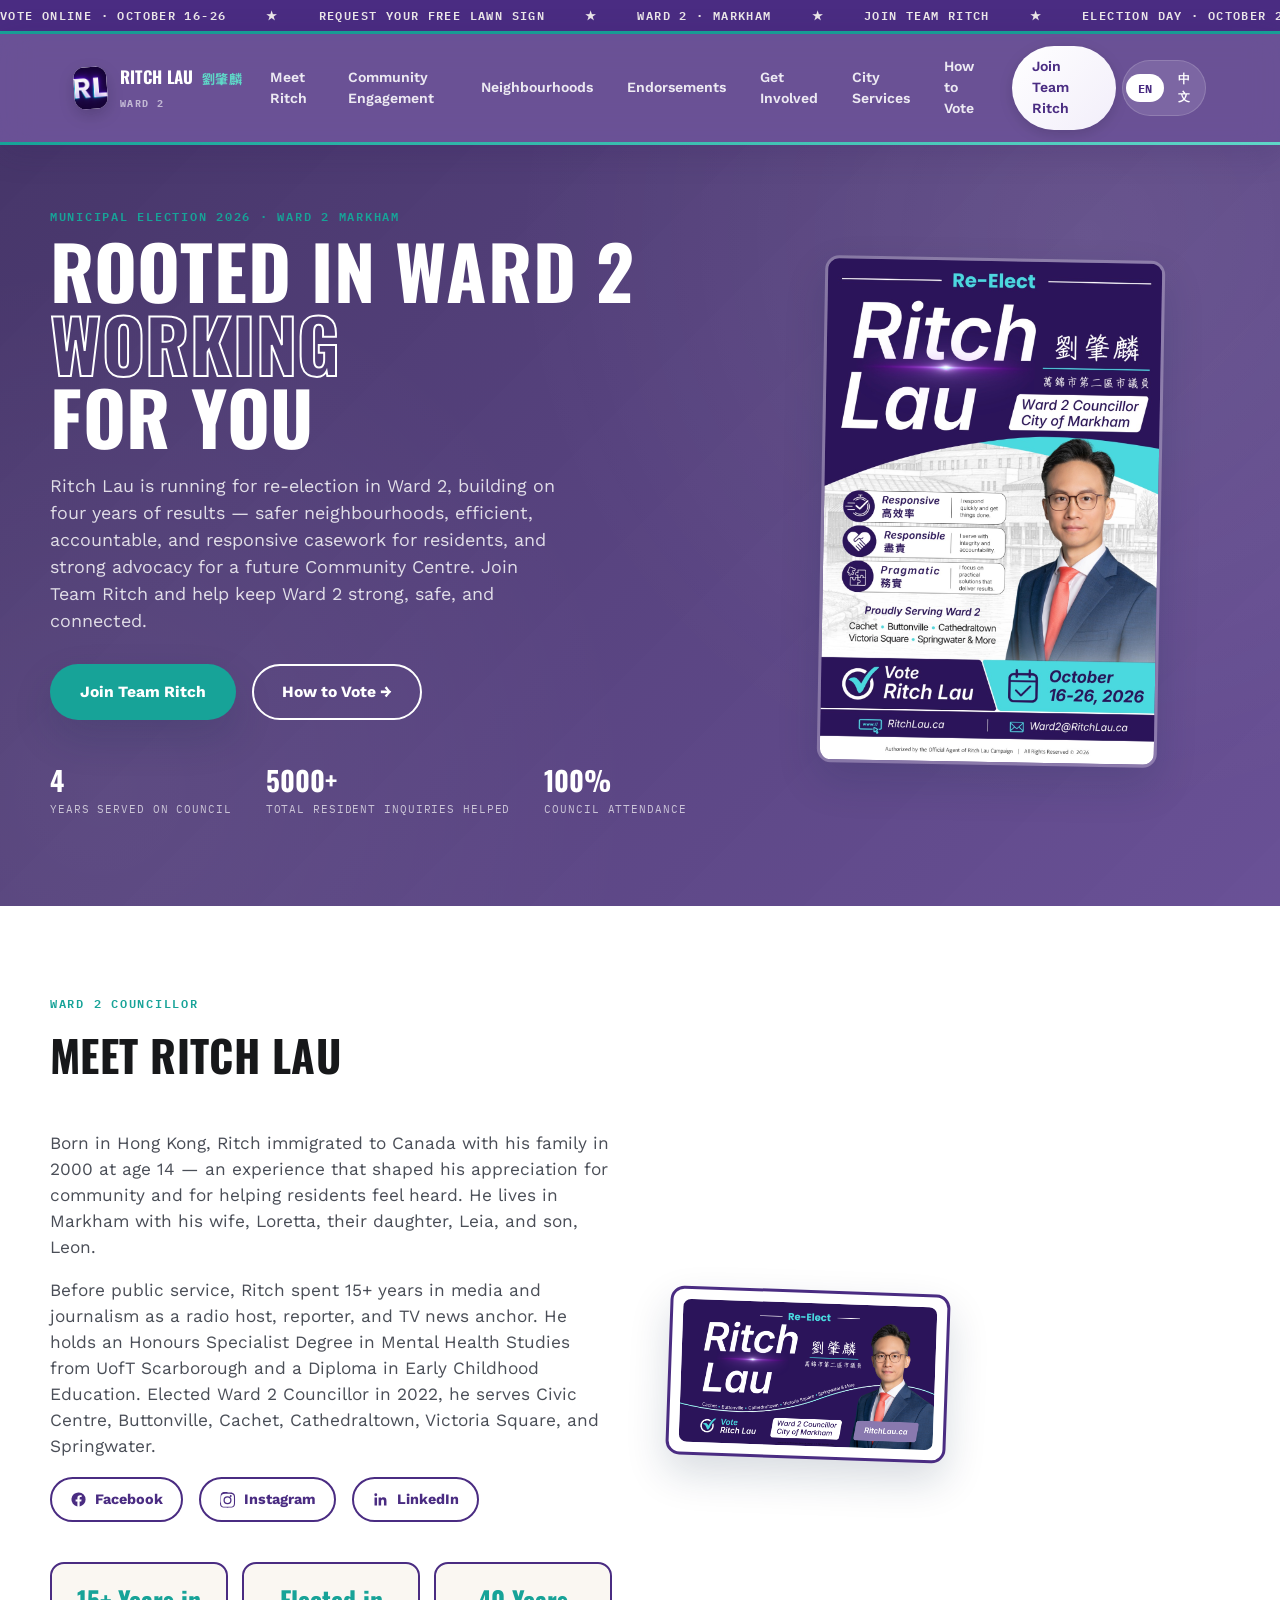
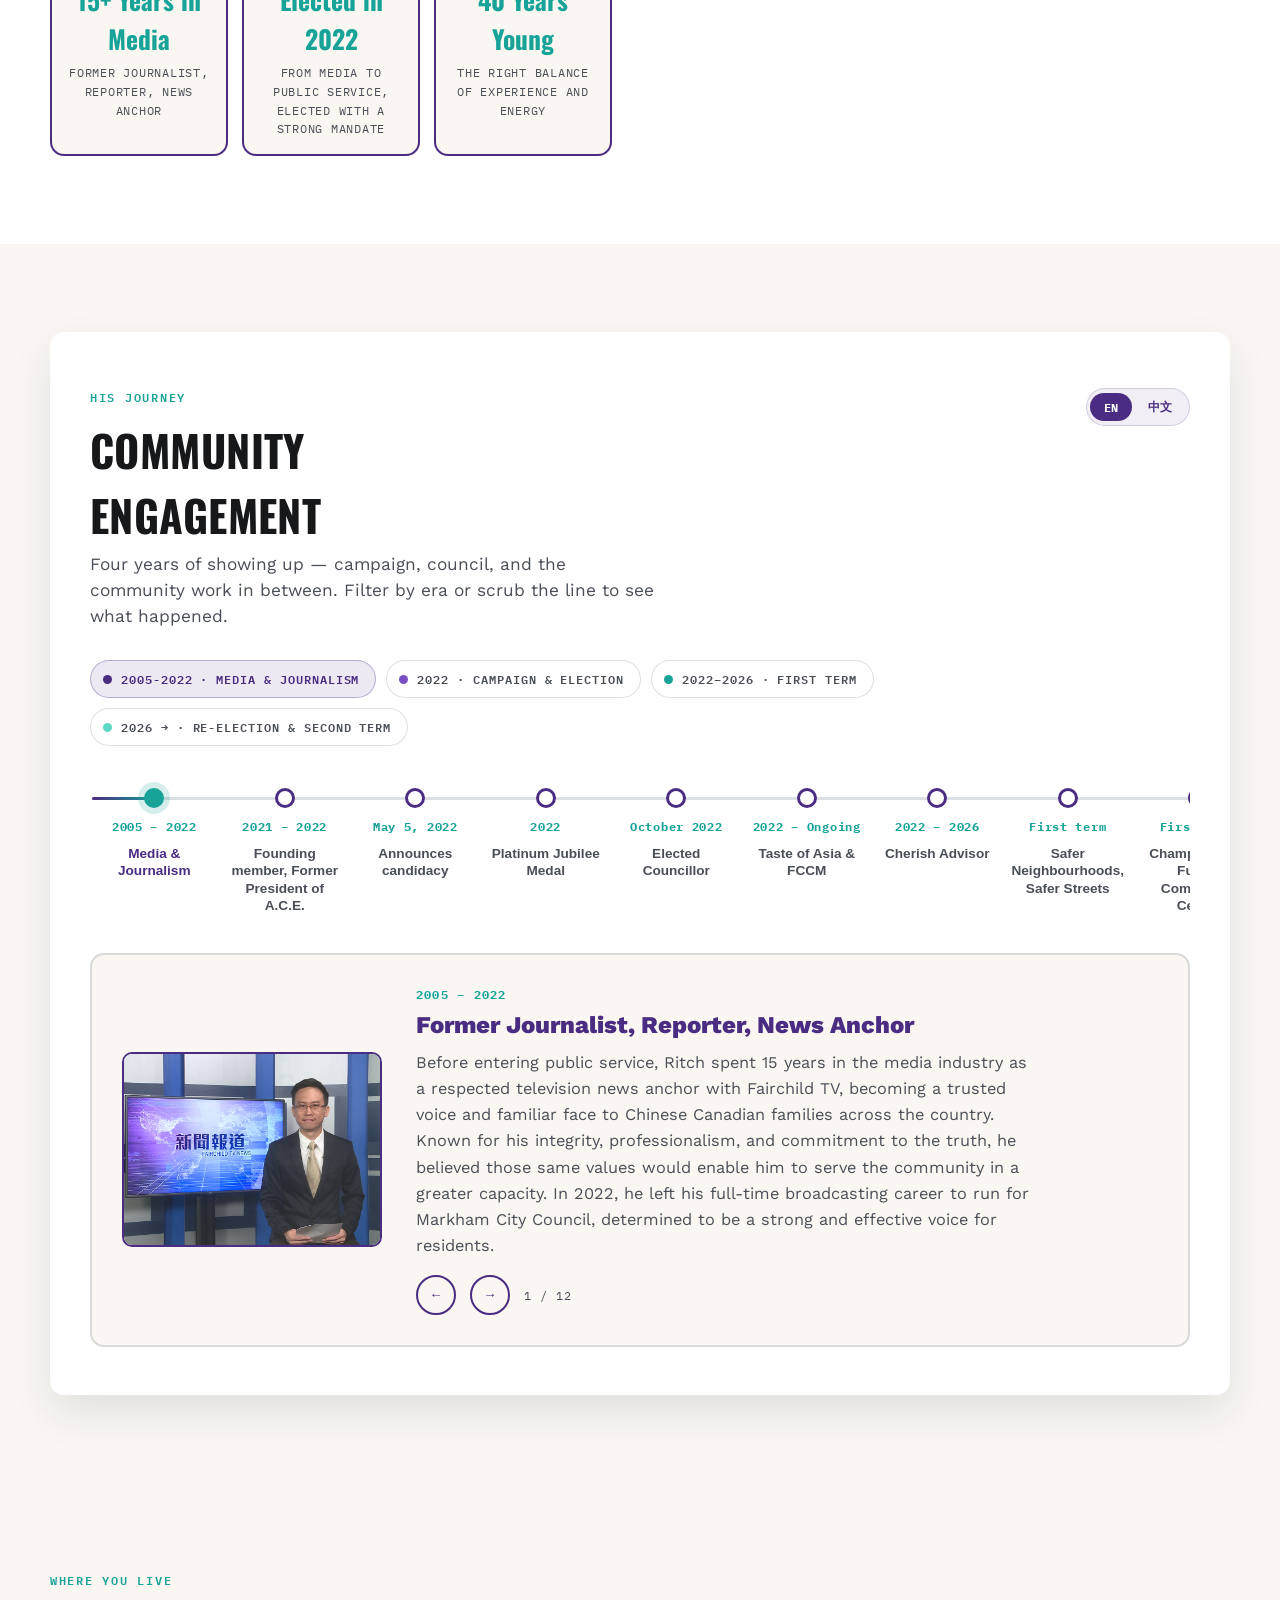
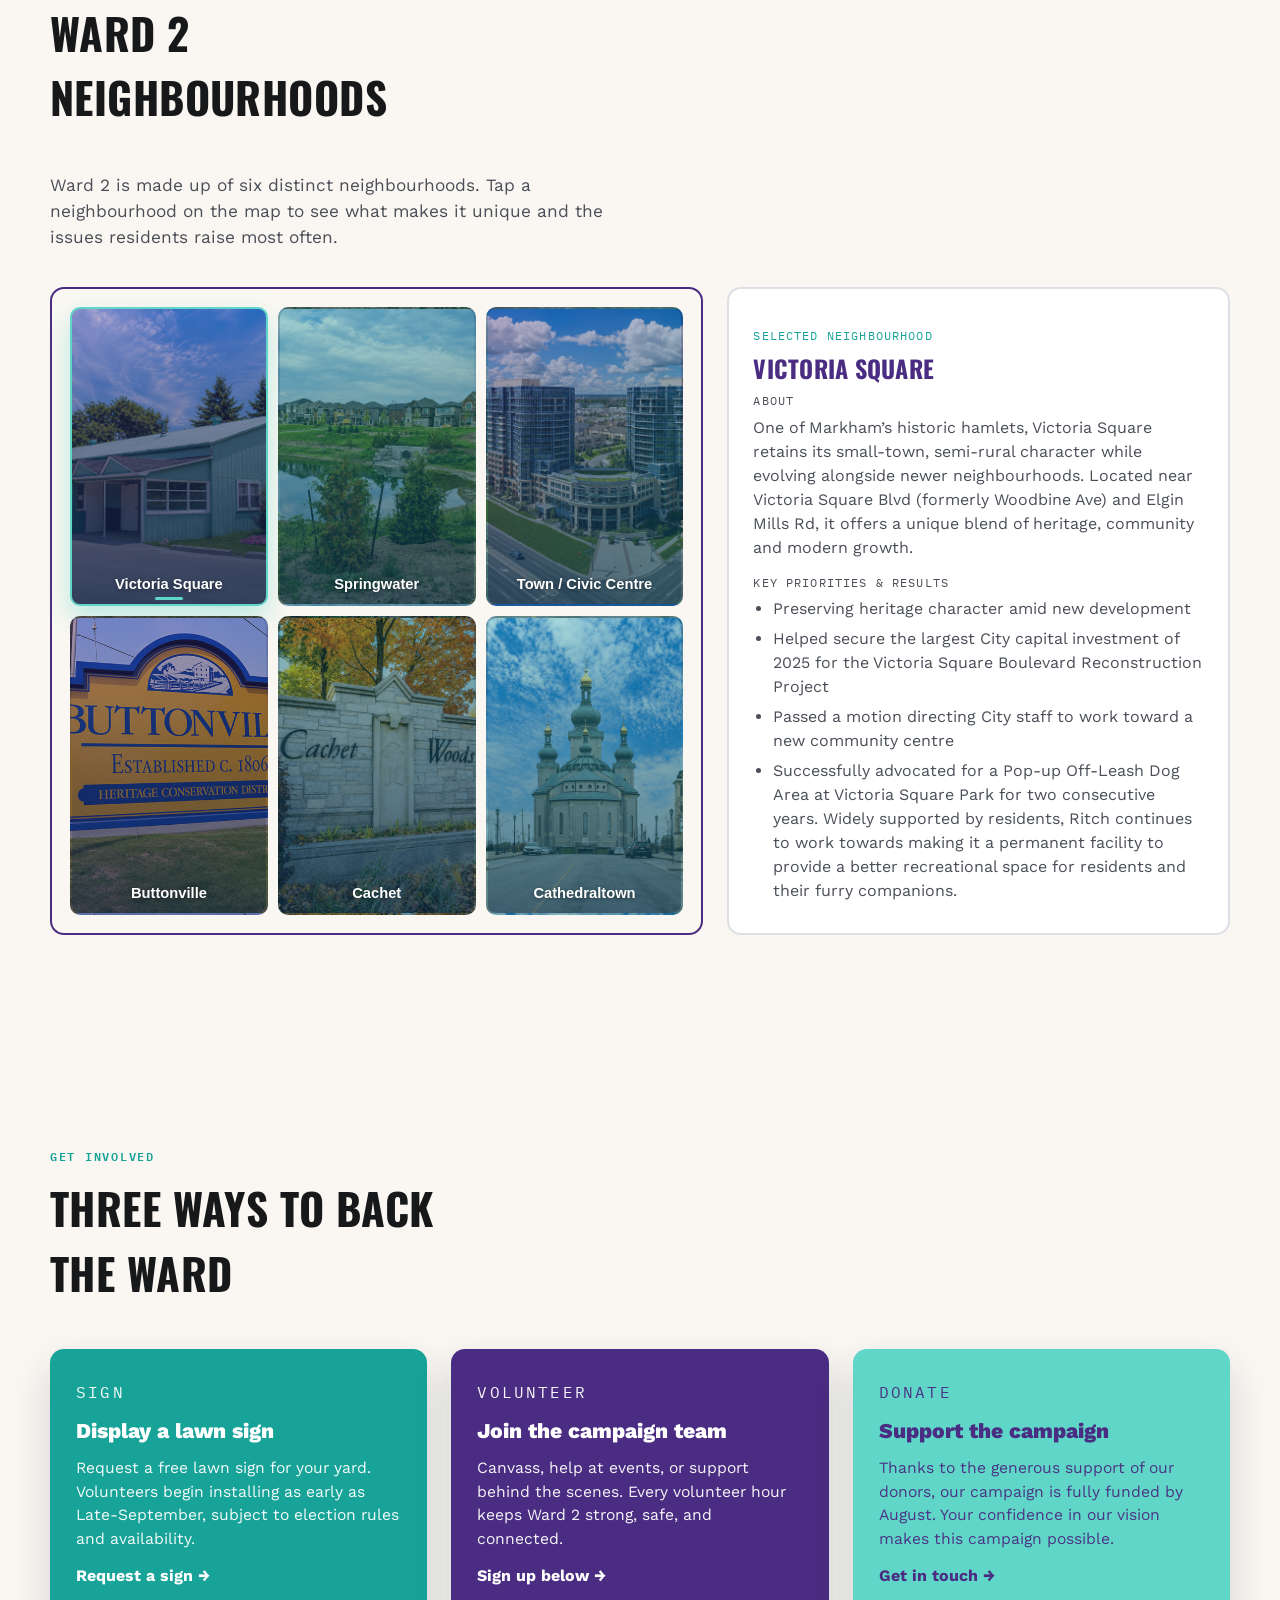
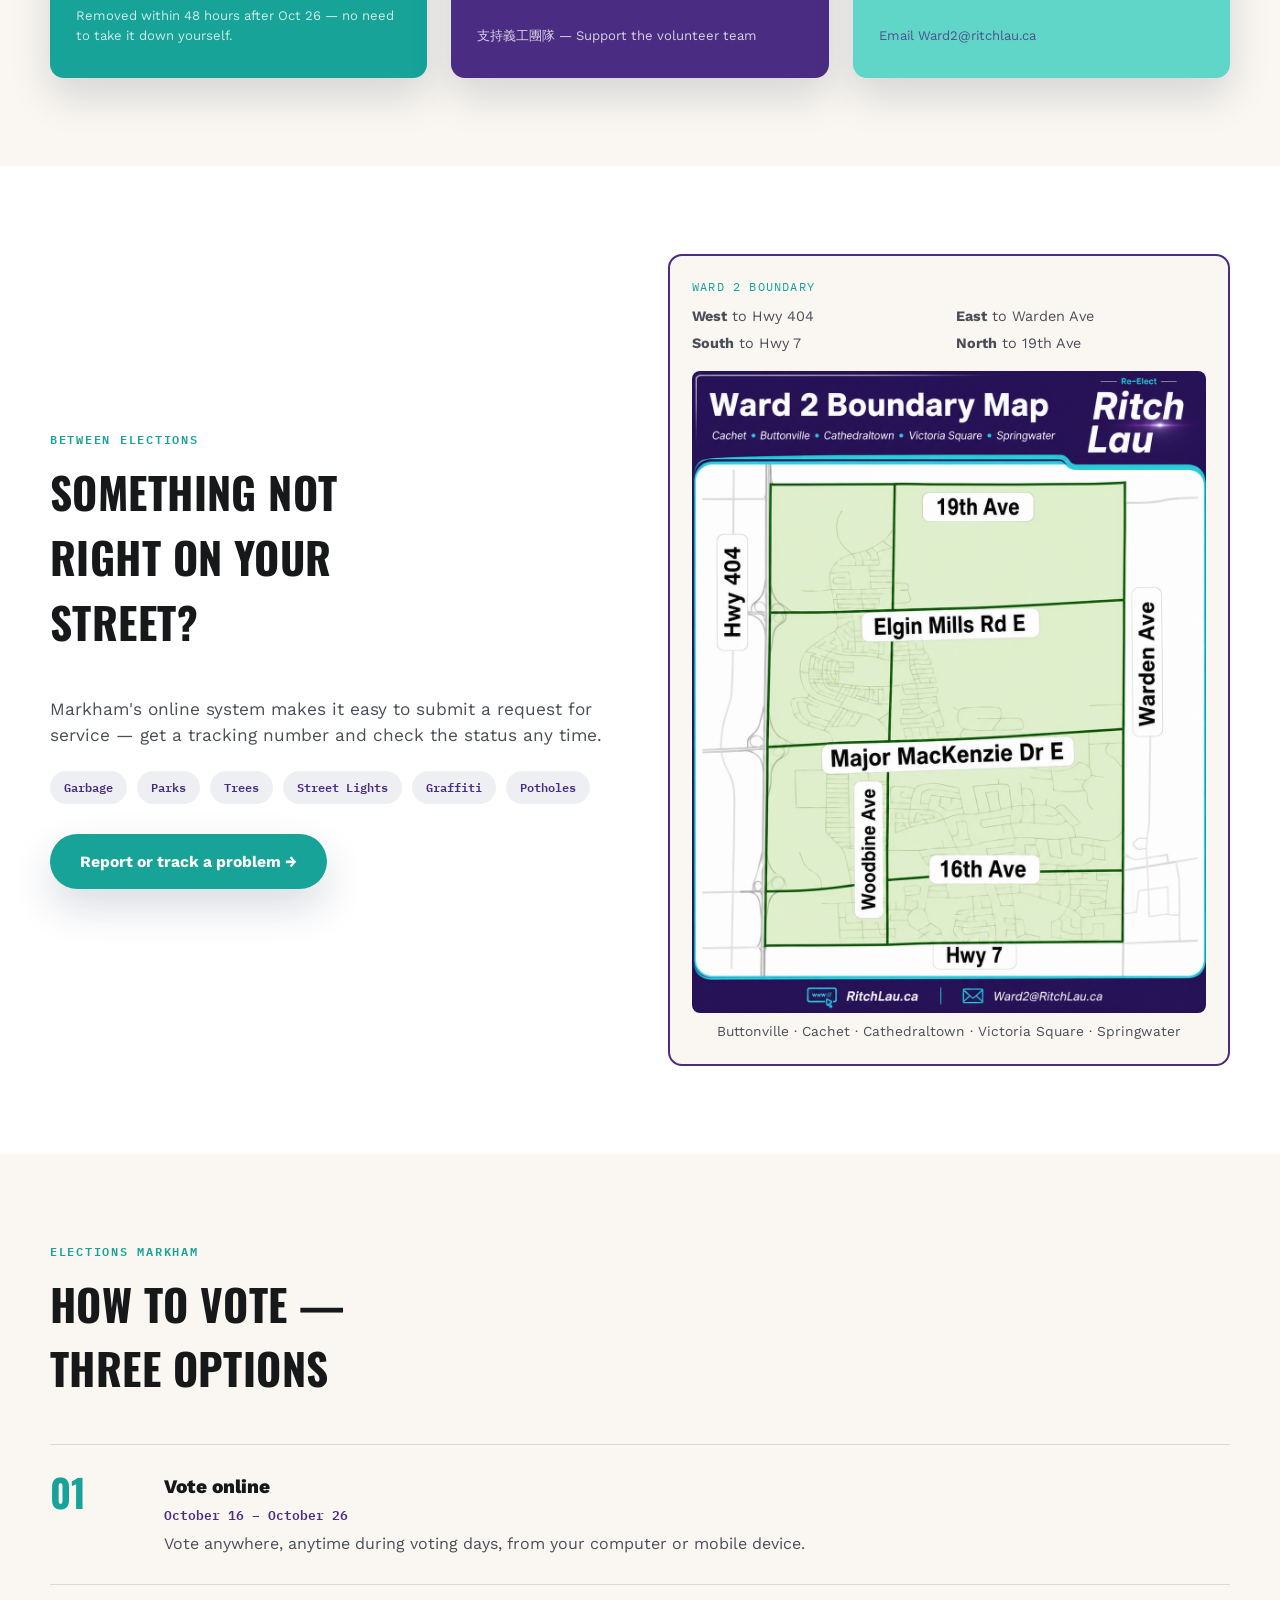
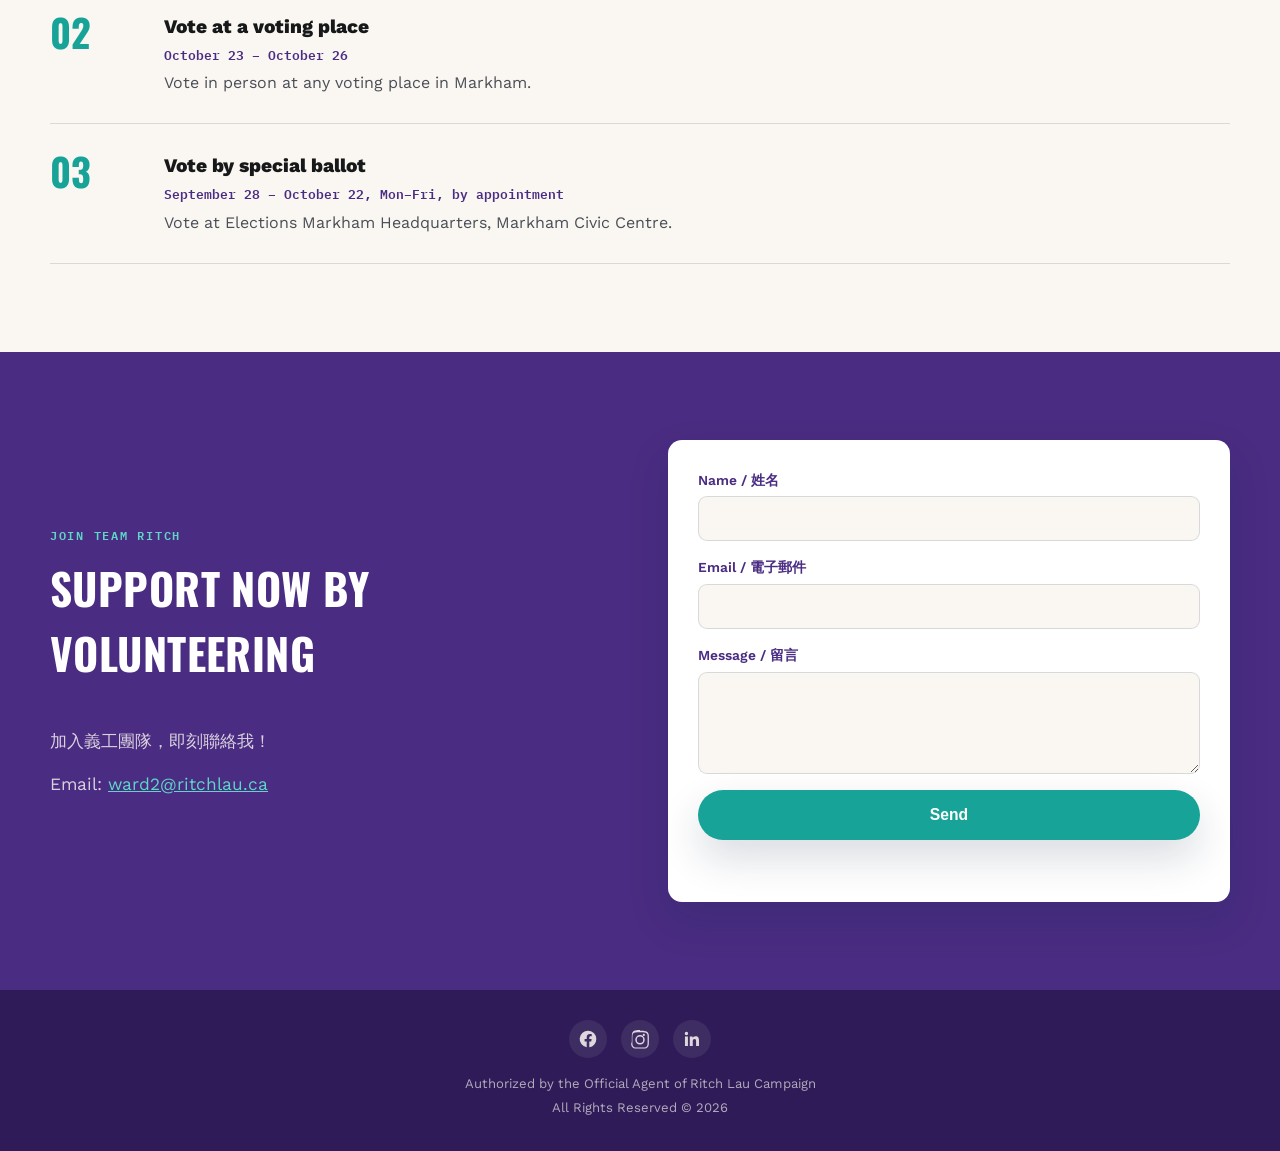
==== website/index.html @ 714784fb "Update map image source in index.html" ====
<!DOCTYPE html>
<html lang="en" id="htmlRoot">
<head>
<meta charset="UTF-8">
<meta name="viewport" content="width=device-width, initial-scale=1.0">
<title>Re-Elect Ritch Lau — Ward 2 Markham 2026</title>
<link rel="preconnect" href="https://fonts.googleapis.com">
<link href="https://fonts.googleapis.com/css2?family=Oswald:wght@500;600;700&family=Work+Sans:wght@400;500;600;700;800&family=IBM+Plex+Mono:wght@500;600&family=Noto+Sans+TC:wght@400;500;600;700;900&display=swap" rel="stylesheet">
<link rel="stylesheet" href="style.css">
</head>
<body data-lang="en">

<div class="ticker" aria-hidden="true">
  <div class="ticker__track">
    <span class="lang-en">VOTE ONLINE · OCTOBER 16-26</span><span class="lang-zh">網上投票 · 10月16-26日</span>
    <span>★</span>
    <span class="lang-en">REQUEST YOUR FREE LAWN SIGN</span><span class="lang-zh">免費申請草坪競選牌</span>
    <span>★</span>
    <span class="lang-en">WARD 2 · MARKHAM</span><span class="lang-zh">萬錦市 第二選區</span>
    <span>★</span>
    <span class="lang-en">JOIN TEAM RITCH</span><span class="lang-zh">加入義工團隊</span>
    <span>★</span>
    <span class="lang-en">ELECTION DAY · OCTOBER 26</span><span class="lang-zh">選舉日 · 10月26日</span>
    <span>★</span>
    <span class="lang-en">REQUEST YOUR FREE LAWN SIGN</span><span class="lang-zh">免費申請草坪競選牌</span>
    <span>★</span>
    <span class="lang-en">WARD 2 · MARKHAM</span><span class="lang-zh">萬錦市 第二選區</span>
    <span>★</span>
    <span class="lang-en">JOIN TEAM RITCH</span><span class="lang-zh">加入義工團隊</span>
    <span>★</span>
  </div>
</div>

<header class="site-header">
  <div class="site-header__inner">
    <a class="brand" href="#top">
      <span class="brand__mark"><img src="images/rl-icon-sm.jpg" alt="RL logo" loading="lazy"></span>
      <span class="brand__text">RITCH LAU
        <em class="brand__zh-name">劉肇麟</em>
        <em class="lang-en">Ward 2</em><em class="lang-zh">第二選區</em>
      </span>
    </a>
    <nav class="nav" id="nav">
      <a href="#meet-ritch"><span class="lang-en">Meet Ritch</span><span class="lang-zh">認識劉肇麟</span></a>
      <a href="#timeline"><span class="lang-en">Community Engagement</span><span class="lang-zh">社區參與</span></a>
      <a href="#neighbourhoods"><span class="lang-en">Neighbourhoods</span><span class="lang-zh">二區各大社區</span></a>
      <a href="endorsements.html"><span class="lang-en">Endorsements</span><span class="lang-zh">支持者名單</span></a>
      <a href="#involved"><span class="lang-en">Get Involved</span><span class="lang-zh">參與方式</span></a>
      <a href="#services"><span class="lang-en">City Services</span><span class="lang-zh">市府服務</span></a>
      <a href="#vote"><span class="lang-en">How to Vote</span><span class="lang-zh">投票方式</span></a>
      <a href="#contact" class="nav__cta"><span class="lang-en">Join Team Ritch</span><span class="lang-zh">加入義工團隊</span></a>
      <button class="lang-toggle" id="langToggle" type="button" aria-label="Switch language">
        <span class="lang-toggle__opt lang-toggle__opt--active" data-val="en">EN</span>
        <span class="lang-toggle__opt" data-val="zh">中文</span>
      </button>
    </nav>
    <button class="nav-toggle" id="navToggle" aria-label="Toggle menu" aria-expanded="false">
      <span></span><span></span><span></span>
    </button>
  </div>
</header>

<main id="top">

  <!-- HERO -->
  <section class="hero" id="hero">
    <div class="hero__bg" aria-hidden="true"></div>
    <div class="hero__inner">
      <div class="hero__copy">
        <p class="eyebrow"><span class="lang-en">Municipal Election 2026 · Ward 2 Markham</span><span class="lang-zh">2026年市政選舉 · 萬錦市第二選區</span></p>
        <h1 class="hero__title">
          <span class="lang-en"><span>ROOTED IN WARD 2</span><span class="stroke">WORKING</span><span>FOR YOU</span></span>
          <span class="lang-zh"><span>扎根第二區</span><span class="stroke">高效盡責</span><span>為您服務</span></span>
        </h1>
        <p class="hero__lede">
          <span class="lang-en">Ritch Lau is running for re-election in Ward 2, building on four years of results —
          safer neighbourhoods, efficient, accountable, and responsive casework for residents, and strong advocacy for a future Community Centre.
          Join Team Ritch and help keep Ward 2 strong, safe, and connected.</span>
          <span class="lang-zh">劉肇麟（Ritch Lau）競逐連任第二選區市議員，延續四年來的實績 — 更安全的社區、高效盡責地直接為居民處理訴求及跟進個案，以及爭取興建全新社區中心。歡迎加入義工團隊，共同守護一個強大、安全、緊密聯繫的第二選區。</span>
        </p>
        <div class="hero__actions">
          <a href="#contact" class="btn btn--primary"><span class="lang-en">Join Team Ritch</span><span class="lang-zh">加入義工團隊</span></a>
          <a href="#vote" class="btn btn--ghost btn--ghost-onhero"><span class="lang-en">How to Vote →</span><span class="lang-zh">投票方式 →</span></a>
        </div>
        <div class="hero__meta">
          <div><span class="hero__meta-num">4</span><span class="hero__meta-label"><span class="lang-en">Years served on Council</span><span class="lang-zh">議會服務年資</span></span></div>
          <div><span class="hero__meta-num">5000+</span><span class="hero__meta-label"><span class="lang-en">Total Resident inquiries helped</span><span class="lang-zh">居民查詢及個案處理總數</span></span></div>
          <div><span class="hero__meta-num">100%</span><span class="hero__meta-label"><span class="lang-en">Council Attendance</span><span class="lang-zh">市議會出席率</span></span></div>
        </div>
      </div>
      <div class="hero__poster">
        <div class="poster-frame">
          <img src="images/reelect-poster.jpg" alt="Re-Elect Ritch Lau official campaign poster — Ward 2 Councillor, City of Markham, Vote October 16-26, 2026" loading="lazy">
        </div>
      </div>
    </div>
  </section>

  <!-- MEET RITCH -->
  <section class="section section--flip" id="meet-ritch">
    <div class="section__inner section__inner--split">
      <div class="split__text">
        <p class="eyebrow"><span class="lang-en">Ward 2 Councillor</span><span class="lang-zh">第二選區市議員</span></p>
        <h2 class="section__title"><span class="lang-en">Meet Ritch Lau</span><span class="lang-zh">認識劉肇麟</span></h2>
        <p class="body-lg">
          <span class="lang-en">Born in Hong Kong, Ritch immigrated to Canada with his family in 2000 at age 14 — an experience that shaped his appreciation for community and for helping residents feel heard. He lives in Markham with his wife, Loretta, their daughter, Leia, and son, Leon.</span>
          <span class="lang-zh">劉肇麟出生於香港，2000年在14歲時隨家人移民加拿大，這段經歷讓他深深體會社區的重要性，以及讓居民感到被聆聽的意義。他與太太Loretta、女兒Leia及兒子Leon一同居於萬錦市。</span>
        </p>
        <p class="body-lg">
          <span class="lang-en">Before public service, Ritch spent 15+ years in media and journalism as a radio host, reporter, and TV news anchor. He holds an Honours Specialist Degree in Mental Health Studies from UofT Scarborough and a Diploma in Early Childhood Education. Elected Ward 2 Councillor in 2022, he serves Civic Centre, Buttonville, Cachet, Cathedraltown, Victoria Square, and Springwater.</span>
          <span class="lang-zh">投身公共服務前，劉肇麟從事傳媒及新聞行業超過15年，曾任電台主持、記者及電視新聞主播。他持有多倫多大學士嘉堡分校精神健康研究榮譽學位，以及幼兒教育文憑。他於2022年當選第二選區市議員，服務Civic Centre、Buttonville、Cachet、Cathedraltown、Victoria Square及Springwater各社區。</span>
        </p>
        <div class="hero__actions" style="margin-top:8px;">
          <a href="https://www.facebook.com/ritchlaucommunity/" target="_blank" rel="noopener" class="social-pill" aria-label="Facebook">
            <svg viewBox="0 0 24 24" width="17" height="17" fill="currentColor"><path d="M22 12a10 10 0 1 0-11.56 9.88v-6.99H7.9V12h2.54V9.8c0-2.5 1.49-3.89 3.78-3.89 1.1 0 2.24.2 2.24.2v2.46h-1.26c-1.24 0-1.63.77-1.63 1.56V12h2.78l-.44 2.89h-2.34v6.99A10 10 0 0 0 22 12Z"/></svg>
            Facebook
          </a>
          <a href="https://www.instagram.com/ritchlau/" target="_blank" rel="noopener" class="social-pill" aria-label="Instagram">
            <svg viewBox="0 0 24 24" width="17" height="17" fill="currentColor"><path d="M12 2.2c3.2 0 3.58.01 4.85.07 1.17.05 1.97.24 2.43.4a4.9 4.9 0 0 1 1.77 1.15 4.9 4.9 0 0 1 1.15 1.77c.16.46.35 1.26.4 2.43.06 1.27.07 1.65.07 4.85s-.01 3.58-.07 4.85c-.05 1.17-.24 1.97-.4 2.43a4.9 4.9 0 0 1-1.15 1.77 4.9 4.9 0 0 1-1.77 1.15c-.46.16-1.26.35-2.43.4-1.27.06-1.65.07-4.85.07s-3.58-.01-4.85-.07c-1.17-.05-1.97-.24-2.43-.4a4.9 4.9 0 0 1-1.77-1.15 4.9 4.9 0 0 1-1.15-1.77c-.16-.46-.35-1.26-.4-2.43C2.21 15.58 2.2 15.2 2.2 12s.01-3.58.07-4.85c.05-1.17.24-1.97.4-2.43a4.9 4.9 0 0 1 1.15-1.77A4.9 4.9 0 0 1 5.59 1.8c.46-.16 1.26-.35 2.43-.4C9.29 1.34 9.67 1.33 12 1.33Zm0 1.8c-3.15 0-3.5.01-4.73.07-1.03.05-1.6.22-1.97.36-.5.19-.85.42-1.22.79-.37.37-.6.72-.79 1.22-.14.37-.31.94-.36 1.97-.06 1.23-.07 1.58-.07 4.73s.01 3.5.07 4.73c.05 1.03.22 1.6.36 1.97.19.5.42.85.79 1.22.37.37.72.6 1.22.79.37.14.94.31 1.97.36 1.23.06 1.58.07 4.73.07s3.5-.01 4.73-.07c1.03-.05 1.6-.22 1.97-.36.5-.19.85-.42 1.22-.79.37-.37.6-.72.79-1.22.14-.37.31-.94.36-1.97.06-1.23.07-1.58.07-4.73s-.01-3.5-.07-4.73c-.05-1.03-.22-1.6-.36-1.97a3.1 3.1 0 0 0-.79-1.22 3.1 3.1 0 0 0-1.22-.79c-.37-.14-.94-.31-1.97-.36-1.23-.06-1.58-.07-4.73-.07Zm0 3.32a5.68 5.68 0 1 1 0 11.36 5.68 5.68 0 0 1 0-11.36Zm0 1.8a3.88 3.88 0 1 0 0 7.76 3.88 3.88 0 0 0 0-7.76Zm5.9-1.98a1.33 1.33 0 1 1-2.66 0 1.33 1.33 0 0 1 2.66 0Z"/></svg>
            Instagram
          </a>
          <a href="https://ca.linkedin.com/in/ritchlau" target="_blank" rel="noopener" class="social-pill" aria-label="LinkedIn">
            <svg viewBox="0 0 24 24" width="17" height="17" fill="currentColor"><path d="M20.45 20.45h-3.55v-5.57c0-1.33-.02-3.03-1.85-3.03-1.86 0-2.15 1.45-2.15 2.94v5.66H9.35V9h3.41v1.56h.05c.47-.9 1.63-1.85 3.36-1.85 3.59 0 4.25 2.37 4.25 5.44v6.3ZM5.34 7.43a2.06 2.06 0 1 1 0-4.12 2.06 2.06 0 0 1 0 4.12ZM7.12 20.45H3.56V9h3.56v11.45Z"/></svg>
            LinkedIn
          </a>
        </div>
        <div class="fact-row fact-row--inline">
          <div class="fact-card">
            <p class="fact-card__num">15+ Years in Media</p>
            <p class="fact-card__label"><span class="lang-en">Former Journalist, Reporter, News Anchor</span><span class="lang-zh">前媒體人，記者，新聞主播</span></p>
          </div>
          <div class="fact-card">
            <p class="fact-card__num">Elected in 2022</p>
            <p class="fact-card__label"><span class="lang-en">From Media to Public Service, Elected with a Strong Mandate</span><span class="lang-zh">從媒體轉戰政界，高票當選</span></p>
          </div>
          <div class="fact-card">
            <p class="fact-card__num">40 Years Young</p>
            <p class="fact-card__label"><span class="lang-en">The Right Balance of Experience and Energy</span><span class="lang-zh">年輕有魄力，成熟有經驗</span></p>
          </div>
        </div>
      </div>
      <div class="split__map">
        <div class="sign-card sign-card--portrait">
          <img src="images/LEDwall.png" alt="Ritch Lau portrait" loading="lazy">
        </div>
      </div>
    </div>
  </section>

  <!-- TIMELINE -->
  <section class="section" id="timeline">
    <div class="section__inner">

      <div class="ce-card">
        <div class="ce-card__head">
          <div class="ce-card__intro">
            <p class="eyebrow"><span class="lang-en">His journey</span><span class="lang-zh">他的歷程</span></p>
            <h2 class="section__title" style="margin-bottom:0;"><span class="lang-en">Community Engagement</span><span class="lang-zh">社區參與</span></h2>
            <p class="body-lg" style="margin:6px 0 0;">
              <span class="lang-en">Four years of showing up — campaign, council, and the community work in between. Filter by era or scrub the line to see what happened.</span>
              <span class="lang-zh">四年來的親身參與 — 由競選、議會工作，到期間的社區服務。可按階段篩選，或拖動時間線查看詳情。</span>
            </p>
          </div>
          <button class="ce-lang-toggle" id="ceLangToggle" type="button" aria-label="Switch language">
            <span class="ce-lang-toggle__opt" data-val="en">EN</span>
            <span class="ce-lang-toggle__opt" data-val="zh">中文</span>
          </button>
        </div>

        <div class="ce-eras" id="ceEras"></div>

        <div class="ce-track-wrap">
          <div class="ce-track" id="ceTrack">
            <div class="ce-track__line"></div>
            <div class="ce-track__progress" id="ceProgress"></div>
            <div class="ce-nodes" id="ceNodes"></div>
          </div>
        </div>

        <div class="ce-detail" id="ceDetail">
          <div class="ce-detail__media" id="ceDetailMedia"></div>
          <div class="ce-detail__text">
            <p class="ce-detail__date" id="ceDetailDate"></p>
            <h3 id="ceDetailTitle"></h3>
            <p class="ce-detail__body" id="ceDetailBody"></p>
            <div class="ce-detail__nav">
              <button type="button" class="ce-nav-btn" id="cePrev" aria-label="Previous">←</button>
              <button type="button" class="ce-nav-btn" id="ceNext" aria-label="Next">→</button>
              <span class="ce-counter" id="ceCounter"></span>
            </div>
          </div>
        </div>
      </div>

    </div>
  </section>


  <!-- WARD 2 NEIGHBOURHOODS -->
  <section class="section" id="neighbourhoods">
    <div class="section__inner">
      <p class="eyebrow"><span class="lang-en">Where you live</span><span class="lang-zh">您的社區</span></p>
      <h2 class="section__title"><span class="lang-en">Ward 2 Neighbourhoods</span><span class="lang-zh">第二選區各大社區</span></h2>
      <p class="body-lg" style="margin-bottom:36px;">
        <span class="lang-en">Ward 2 is made up of six distinct neighbourhoods. Tap a neighbourhood on the map to see what makes it unique and the issues residents raise most often.</span>
        <span class="lang-zh">第二選區由六個各具特色的社區組成。點擊地圖上的社區，了解其特色以及居民最常反映的議題。</span>
      </p>

      <div class="ward-map-wrap">
        <div class="ward-map" id="wardMap" role="group" aria-label="Ward 2 neighbourhood map">
          <button type="button" class="ward-map__zone ward-map__zone--victoria" data-hood="victoria-square" aria-pressed="false">
            <svg class="ward-map__zone-bg" viewBox="0 0 120 120" aria-hidden="true" preserveAspectRatio="xMidYMax slice" fill="currentColor">
              <rect x="30" y="60" width="40" height="34" />
              <path d="M28 60 L50 44 L72 60 Z" />
              <rect x="46" y="34" width="8" height="18" />
              <path d="M42 34 L58 34 L50 24 Z" />
              <rect x="40" y="74" width="10" height="20" />
            </svg>
            <span class="ward-map__zone-name"><span class="lang-en">Victoria Square</span><span class="lang-zh">Victoria Square</span></span>
          </button>
          <button type="button" class="ward-map__zone ward-map__zone--springwater" data-hood="springwater" aria-pressed="false">
            <svg class="ward-map__zone-bg" viewBox="0 0 120 120" aria-hidden="true" preserveAspectRatio="xMidYMax slice" fill="currentColor">
              <path d="M60 30 C60 30 40 54 40 70 A20 20 0 0 0 80 70 C80 54 60 30 60 30 Z" />
              <path d="M20 96 C30 88 34 96 44 88 C54 96 58 88 68 96 C78 88 82 96 92 88" fill="none" stroke="currentColor" stroke-width="4" />
            </svg>
            <span class="ward-map__zone-name"><span class="lang-en">Springwater</span><span class="lang-zh">Springwater</span></span>
          </button>
          <button type="button" class="ward-map__zone ward-map__zone--buttonville" data-hood="buttonville" aria-pressed="false">
            <svg class="ward-map__zone-bg" viewBox="0 0 120 120" aria-hidden="true" preserveAspectRatio="xMidYMax slice" fill="currentColor">
              <path d="M14 78 L106 66 L96 74 L60 76 L40 92 L30 86 L46 74 L14 78 Z" />
              <path d="M60 66 L66 40" stroke="currentColor" stroke-width="4" fill="none" />
            </svg>
            <span class="ward-map__zone-name"><span class="lang-en">Buttonville</span><span class="lang-zh">Buttonville</span></span>
          </button>
          <button type="button" class="ward-map__zone ward-map__zone--cachet" data-hood="cachet" aria-pressed="false">
            <svg class="ward-map__zone-bg" viewBox="0 0 120 120" aria-hidden="true" preserveAspectRatio="xMidYMax slice" fill="currentColor">
              <circle cx="34" cy="56" r="20" />
              <rect x="30" y="74" width="8" height="24" />
              <circle cx="80" cy="48" r="24" />
              <rect x="76" y="70" width="8" height="28" />
              <rect x="48" y="82" width="24" height="20" />
              <path d="M46 82 L60 68 L74 82 Z" />
            </svg>
            <span class="ward-map__zone-name"><span class="lang-en">Cachet</span><span class="lang-zh">Cachet</span></span>
          </button>
          <button type="button" class="ward-map__zone ward-map__zone--cathedraltown" data-hood="cathedraltown" aria-pressed="false">
            <svg class="ward-map__zone-bg" viewBox="0 0 120 120" aria-hidden="true" preserveAspectRatio="xMidYMax slice" fill="currentColor">
              <rect x="42" y="52" width="36" height="46" />
              <path d="M42 52 L60 30 L78 52 Z" />
              <rect x="56" y="16" width="8" height="18" />
              <path d="M52 16 L68 16 L60 6 Z" />
              <rect x="52" y="70" width="16" height="28" />
            </svg>
            <span class="ward-map__zone-name"><span class="lang-en">Cathedraltown</span><span class="lang-zh">Cathedraltown</span></span>
          </button>
          <button type="button" class="ward-map__zone ward-map__zone--civic" data-hood="civic-centre" aria-pressed="false">
            <svg class="ward-map__zone-bg" viewBox="0 0 120 120" aria-hidden="true" preserveAspectRatio="xMidYMax slice" fill="currentColor">
              <rect x="34" y="46" width="52" height="48" />
              <rect x="46" y="20" width="28" height="26" />
              <rect x="54" y="10" width="12" height="12" />
            </svg>
            <span class="ward-map__zone-name"><span class="lang-en">Town / Civic Centre</span><span class="lang-zh">市中心 / 市政中心</span></span>
          </button>
        </div>

        <div class="ward-map__panel" id="mapPanel">
          <p class="hood-card__label"><span class="lang-en">Selected neighbourhood</span><span class="lang-zh">已選社區</span></p>
          <h3 class="ward-map__panel-name" id="mapPanelName"></h3>
          <div class="ward-map__panel-body" id="mapPanelBody"></div>
        </div>
      </div>

    </div>
  </section>

  <!-- GET INVOLVED -->
  <section class="section" id="involved">
    <div class="section__inner">
      <p class="eyebrow"><span class="lang-en">Get involved</span><span class="lang-zh">參與方式</span></p>
      <h2 class="section__title"><span class="lang-en">Three ways to back the ward</span><span class="lang-zh">三種支持方式</span></h2>
      <div class="involve-grid">
        <article class="involve-card involve-card--red">
          <p class="involve-card__index"><span class="lang-en">Sign</span><span class="lang-zh">競選牌</span></p>
          <h3><span class="lang-en">Display a lawn sign</span><span class="lang-zh">擺放草坪競選牌</span></h3>
          <p><span class="lang-en">Request a free lawn sign for your yard. Volunteers begin installing as early as Late-September, subject to election rules and availability.</span><span class="lang-zh">免費申請草坪競選牌。義工最早將於9月下旬開始安裝，視乎選舉規則及供應情況而定。</span></p>
          <a class="text-link" href="https://forms.gle/s9P6NJmXpC2NQHho8" target="_blank" rel="noopener"><span class="lang-en">Request a sign →</span><span class="lang-zh">申請競選牌 →</span></a>
          <p class="involve-card__fine"><span class="lang-en">Removed within 48 hours after Oct 26 — no need to take it down yourself.</span><span class="lang-zh">10月26日後48小時內由義工移除，無需自行拆除。</span></p>
        </article>
        <article class="involve-card involve-card--navy">
          <p class="involve-card__index"><span class="lang-en">Volunteer</span><span class="lang-zh">義工</span></p>
          <h3><span class="lang-en">Join the campaign team</span><span class="lang-zh">加入競選團隊</span></h3>
          <p><span class="lang-en">Canvass, help at events, or support behind the scenes. Every volunteer hour keeps Ward 2 strong, safe, and connected.</span><span class="lang-zh">協助拉票、活動支援或幕後工作。每一分鐘的義工時間，都讓第二選區更強大、更安全、更緊密。</span></p>
          <a class="text-link" href="#contact"><span class="lang-en">Sign up below →</span><span class="lang-zh">請於下方報名 →</span></a>
          <p class="involve-card__fine">支持義工團隊 — <span class="lang-en">Support the volunteer team</span><span class="lang-zh">支持義工團隊</span></p>
        </article>
        <article class="involve-card involve-card--gold">
          <p class="involve-card__index"><span class="lang-en">Donate</span><span class="lang-zh">捐款</span></p>
          <h3><span class="lang-en">Support the campaign</span><span class="lang-zh">支持競選活動</span></h3>
          <p><span class="lang-en">Thanks to the generous support of our donors, our campaign is fully funded by August. Your confidence in our vision makes this campaign possible.</span><span class="lang-zh">感謝每一位捐款人的慷慨支持，截至八月，我們的競選經費已全面到位。您的信任與支持，是我們繼續為第二區服務、攜手建設更美好社區的最大力量。</span></p>
          <a class="text-link" href="#contact"><span class="lang-en">Get in touch →</span><span class="lang-zh">聯絡我們 →</span></a>
          <p class="involve-card__fine"><span class="lang-en">Email Ward2@ritchlau.ca</span><span class="lang-zh">電郵：Ward2@ritchlau.ca</span></p>
        </article>
      </div>
    </div>
  </section>

  <!-- SERVICES -->
  <section class="section section--flip" id="services">
    <div class="section__inner section__inner--split">
      <div class="split__text">
        <p class="eyebrow"><span class="lang-en">Between elections</span><span class="lang-zh">日常市政服務</span></p>
        <h2 class="section__title"><span class="lang-en">Something not right on your street?</span><span class="lang-zh">街道上有問題嗎？</span></h2>
        <p class="body-lg"><span class="lang-en">Markham's online system makes it easy to submit a request for service — get a tracking number and check the status any time.</span><span class="lang-zh">萬錦市的網上系統讓您輕鬆提交服務申請，並獲得跟進編號，隨時查詢處理進度。</span></p>
        <div class="chip-row">
          <span class="chip"><span class="lang-en">Garbage</span><span class="lang-zh">垃圾</span></span>
          <span class="chip"><span class="lang-en">Parks</span><span class="lang-zh">公園</span></span>
          <span class="chip"><span class="lang-en">Trees</span><span class="lang-zh">樹木</span></span>
          <span class="chip"><span class="lang-en">Street Lights</span><span class="lang-zh">路燈</span></span>
          <span class="chip"><span class="lang-en">Graffiti</span><span class="lang-zh">塗鴉</span></span>
          <span class="chip"><span class="lang-en">Potholes</span><span class="lang-zh">路面坑洞</span></span>
        </div>
        <a class="btn btn--primary" href="https://www.markham.ca/services/report-a-problem" target="_blank" rel="noopener"><span class="lang-en">Report or track a problem →</span><span class="lang-zh">提交或跟進申請 →</span></a>
      </div>
      <div class="split__map">
        <div class="map-card">
          <p class="map-card__label"><span class="lang-en">Ward 2 Boundary</span><span class="lang-zh">第二選區範圍</span></p>
          <ul class="map-card__bounds">
            <li><strong><span class="lang-en">West</span><span class="lang-zh">西</span></strong> <span class="lang-en">to Hwy 404</span><span class="lang-zh">至404號公路</span></li>
            <li><strong><span class="lang-en">East</span><span class="lang-zh">東</span></strong> <span class="lang-en">to Warden Ave</span><span class="lang-zh">至 Warden Ave</span></li>
            <li><strong><span class="lang-en">South</span><span class="lang-zh">南</span></strong> <span class="lang-en">to Hwy 7</span><span class="lang-zh">至7號公路</span></li>
            <li><strong><span class="lang-en">North</span><span class="lang-zh">北</span></strong> <span class="lang-en">to 19th Ave</span><span class="lang-zh">至19 Ave</span></li>
          </ul>
          <img src="images/Ward2Map.png" alt="Map of Markham Ward 2 boundaries" loading="lazy">
          <p class="map-card__hoods">Buttonville · Cachet · Cathedraltown · Victoria Square · Springwater</p>
        </div>
      </div>
    </div>
  </section>

  <!-- HOW TO VOTE -->
  <section class="section" id="vote">
    <div class="section__inner">
      <p class="eyebrow"><span class="lang-en">Elections Markham</span><span class="lang-zh">萬錦市選舉事務處</span></p>
      <h2 class="section__title"><span class="lang-en">How to vote — three options</span><span class="lang-zh">投票方式 — 三種選擇</span></h2>
      <ol class="vote-steps">
        <li class="vote-step">
          <span class="vote-step__num">01</span>
          <div>
            <h3><span class="lang-en">Vote online</span><span class="lang-zh">網上投票</span></h3>
            <p class="vote-step__dates"><span class="lang-en">October 16 – October 26</span><span class="lang-zh">10月16日至10月26日</span></p>
            <p><span class="lang-en">Vote anywhere, anytime during voting days, from your computer or mobile device.</span><span class="lang-zh">投票期間，隨時隨地使用電腦或手機投票。</span></p>
          </div>
        </li>
        <li class="vote-step">
          <span class="vote-step__num">02</span>
          <div>
            <h3><span class="lang-en">Vote at a voting place</span><span class="lang-zh">親臨投票站投票</span></h3>
            <p class="vote-step__dates"><span class="lang-en">October 23 – October 26</span><span class="lang-zh">10月23日至10月26日</span></p>
            <p><span class="lang-en">Vote in person at any voting place in Markham.</span><span class="lang-zh">親臨萬錦市任何一個投票站投票。</span></p>
          </div>
        </li>
        <li class="vote-step">
          <span class="vote-step__num">03</span>
          <div>
            <h3><span class="lang-en">Vote by special ballot</span><span class="lang-zh">特別選票投票</span></h3>
            <p class="vote-step__dates"><span class="lang-en">September 28 – October 22, Mon–Fri, by appointment</span><span class="lang-zh">9月28日至10月22日，週一至週五，須預約</span></p>
            <p><span class="lang-en">Vote at Elections Markham Headquarters, Markham Civic Centre.</span><span class="lang-zh">於萬錦市政中心的選舉事務處總部投票。</span></p>
          </div>
        </li>
      </ol>
    </div>
  </section>

  <!-- CONTACT -->
  <section class="section section--dark" id="contact">
    <div class="section__inner section__inner--split">
      <div class="split__text">
        <p class="eyebrow eyebrow--light"><span class="lang-en">Join Team Ritch</span><span class="lang-zh">加入義工團隊</span></p>
        <h2 class="section__title section__title--light"><span class="lang-en">Support now by volunteering</span><span class="lang-zh">立即加入義工團隊</span></h2>
        <p class="body-lg body-lg--light">加入義工團隊，即刻聯絡我！</p>
        <p class="body-lg body-lg--light"><span class="lang-en">Email:</span><span class="lang-zh">電郵：</span> <a href="mailto:ward2@ritchlau.ca">ward2@ritchlau.ca</a></p>
      </div>
      <form class="contact-form" id="contactForm">
        <label>
          <span>Name / 姓名</span>
          <input type="text" name="name" required>
        </label>
        <label>
          <span>Email / 電子郵件</span>
          <input type="email" name="email" required>
        </label>
        <label>
          <span>Message / 留言</span>
          <textarea name="message" rows="4" required></textarea>
        </label>
        <button type="submit" class="btn btn--primary btn--block"><span class="lang-en">Send</span><span class="lang-zh">送出</span></button>
        <p class="form-status" id="formStatus" role="status"></p>
      </form>
    </div>
  </section>

</main>

<footer class="site-footer">
  <div class="footer__social">
    <a href="https://www.facebook.com/ritchlaucommunity/" target="_blank" rel="noopener" aria-label="Facebook">
      <svg viewBox="0 0 24 24" width="20" height="20" fill="currentColor"><path d="M22 12a10 10 0 1 0-11.56 9.88v-6.99H7.9V12h2.54V9.8c0-2.5 1.49-3.89 3.78-3.89 1.1 0 2.24.2 2.24.2v2.46h-1.26c-1.24 0-1.63.77-1.63 1.56V12h2.78l-.44 2.89h-2.34v6.99A10 10 0 0 0 22 12Z"/></svg>
    </a>
    <a href="https://www.instagram.com/ritchlau/" target="_blank" rel="noopener" aria-label="Instagram">
      <svg viewBox="0 0 24 24" width="20" height="20" fill="currentColor"><path d="M12 2.2c3.2 0 3.58.01 4.85.07 1.17.05 1.97.24 2.43.4a4.9 4.9 0 0 1 1.77 1.15 4.9 4.9 0 0 1 1.15 1.77c.16.46.35 1.26.4 2.43.06 1.27.07 1.65.07 4.85s-.01 3.58-.07 4.85c-.05 1.17-.24 1.97-.4 2.43a4.9 4.9 0 0 1-1.15 1.77 4.9 4.9 0 0 1-1.77 1.15c-.46.16-1.26.35-2.43.4-1.27.06-1.65.07-4.85.07s-3.58-.01-4.85-.07c-1.17-.05-1.97-.24-2.43-.4a4.9 4.9 0 0 1-1.77-1.15 4.9 4.9 0 0 1-1.15-1.77c-.16-.46-.35-1.26-.4-2.43C2.21 15.58 2.2 15.2 2.2 12s.01-3.58.07-4.85c.05-1.17.24-1.97.4-2.43a4.9 4.9 0 0 1 1.15-1.77A4.9 4.9 0 0 1 5.59 1.8c.46-.16 1.26-.35 2.43-.4C9.29 1.34 9.67 1.33 12 1.33Zm0 1.8c-3.15 0-3.5.01-4.73.07-1.03.05-1.6.22-1.97.36-.5.19-.85.42-1.22.79-.37.37-.6.72-.79 1.22-.14.37-.31.94-.36 1.97-.06 1.23-.07 1.58-.07 4.73s.01 3.5.07 4.73c.05 1.03.22 1.6.36 1.97.19.5.42.85.79 1.22.37.37.72.6 1.22.79.37.14.94.31 1.97.36 1.23.06 1.58.07 4.73.07s3.5-.01 4.73-.07c1.03-.05 1.6-.22 1.97-.36.5-.19.85-.42 1.22-.79.37-.37.6-.72.79-1.22.14-.37.31-.94.36-1.97.06-1.23.07-1.58.07-4.73s-.01-3.5-.07-4.73c-.05-1.03-.22-1.6-.36-1.97a3.1 3.1 0 0 0-.79-1.22 3.1 3.1 0 0 0-1.22-.79c-.37-.14-.94-.31-1.97-.36-1.23-.06-1.58-.07-4.73-.07Zm0 3.32a5.68 5.68 0 1 1 0 11.36 5.68 5.68 0 0 1 0-11.36Zm0 1.8a3.88 3.88 0 1 0 0 7.76 3.88 3.88 0 0 0 0-7.76Zm5.9-1.98a1.33 1.33 0 1 1-2.66 0 1.33 1.33 0 0 1 2.66 0Z"/></svg>
    </a>
    <a href="https://ca.linkedin.com/in/ritchlau" target="_blank" rel="noopener" aria-label="LinkedIn">
      <svg viewBox="0 0 24 24" width="20" height="20" fill="currentColor"><path d="M20.45 20.45h-3.55v-5.57c0-1.33-.02-3.03-1.85-3.03-1.86 0-2.15 1.45-2.15 2.94v5.66H9.35V9h3.41v1.56h.05c.47-.9 1.63-1.85 3.36-1.85 3.59 0 4.25 2.37 4.25 5.44v6.3ZM5.34 7.43a2.06 2.06 0 1 1 0-4.12 2.06 2.06 0 0 1 0 4.12ZM7.12 20.45H3.56V9h3.56v11.45Z"/></svg>
    </a>
  </div>
  <p><span class="lang-en">Authorized by the Official Agent of Ritch Lau Campaign</span><span class="lang-zh">由劉肇麟競選活動法定代理人授權發布</span></p>
  <p>All Rights Reserved © 2026</p>
</footer>

<script src="script.js"></script>
</body>
</html>
---- website/style.css ----
/* ============ TOKENS ============ */
:root{
  --navy: #4A2C82;
  --navy-deep: #2E1B57;
  --red: #17A398;
  --red-deep: #0F7A72;
  --gold: #5FD6C7;
  --paper: #FAF7F2;
  --ink: #17181A;
  --ink-soft: #4A4E57;
  --line: rgba(11,37,69,0.14);
  --white: #ffffff;

  --font-display: "Oswald", "Arial Narrow", sans-serif;
  --font-body: "Work Sans", -apple-system, sans-serif;
  --font-mono: "IBM Plex Mono", monospace;
  --font-zh: "Noto Sans TC", "Work Sans", -apple-system, sans-serif;

  --radius: 14px;
  --shadow-lift: 0 18px 40px rgba(11,37,69,0.16);
}

*{ box-sizing:border-box; }
html{ scroll-behavior:smooth; }
body{
  margin:0;
  background:var(--paper);
  color:var(--ink);
  font-family:var(--font-body);
  line-height:1.5;
  -webkit-font-smoothing:antialiased;
}
img{ max-width:100%; display:block; }
a{ color:inherit; }
h1,h2,h3{ font-family:var(--font-display); font-weight:700; text-transform:uppercase; letter-spacing:0.01em; margin:0; }
@media (prefers-reduced-motion: reduce){
  *{ animation-duration:0.001ms !important; transition-duration:0.001ms !important; scroll-behavior:auto !important; }
}
:focus-visible{ outline:3px solid var(--gold); outline-offset:3px; }

/* ============ LANGUAGE TOGGLE ============ */
.lang-zh{ display:none; }
body[data-lang="zh"] .lang-en{ display:none; }
body[data-lang="zh"] .lang-zh{ display:inline; }
body[data-lang="zh"]{ font-family:var(--font-zh); }
body[data-lang="zh"] h1, body[data-lang="zh"] h2, body[data-lang="zh"] h3{
  font-family:var(--font-zh);
  text-transform:none;
  letter-spacing:0.02em;
}
body[data-lang="zh"] .hero__title{ font-weight:900; letter-spacing:0.04em; }
body[data-lang="zh"] .hero__title .stroke{ -webkit-text-stroke:1.5px var(--white); }
body[data-lang="zh"] .eyebrow, body[data-lang="zh"] .vote-step__dates, body[data-lang="zh"] .chip{
  font-family:var(--font-zh);
  letter-spacing:0.04em;
}
body[data-lang="zh"] .brand__text em{ font-family:var(--font-zh); }

.lang-toggle__opt--active{ background:var(--navy); color:var(--white); }

.eyebrow{
  font-family:var(--font-mono);
  font-weight:600;
  font-size:0.78rem;
  letter-spacing:0.14em;
  text-transform:uppercase;
  color:var(--red);
  margin:0 0 10px;
}
.eyebrow--light{ color:var(--gold); }

/* ============ TICKER ============ */
.ticker{
  background:var(--navy);
  color:var(--paper);
  overflow:hidden;
  white-space:nowrap;
  border-bottom:3px solid var(--red);
}
.ticker__track{
  display:inline-flex;
  gap:2.5rem;
  padding:7px 0;
  animation:scroll-ticker 22s linear infinite;
  font-family:var(--font-mono);
  font-size:0.72rem;
  letter-spacing:0.12em;
  font-weight:600;
}
.ticker__track span{ opacity:0.92; }
@keyframes scroll-ticker{
  from{ transform:translateX(0); }
  to{ transform:translateX(-50%); }
}

/* ============ HEADER ============ */
.site-header{
  position:sticky; top:0; z-index:50;
  background:rgba(74,44,130,0.82);
  backdrop-filter:blur(16px) saturate(160%);
  -webkit-backdrop-filter:blur(16px) saturate(160%);
  border-bottom:1px solid rgba(255,255,255,0.14);
  box-shadow:0 8px 32px rgba(46,27,87,0.18);
}
.site-header::after{
  content:"";
  position:absolute; left:0; right:0; bottom:-3px; height:3px;
  background:linear-gradient(90deg, var(--red), var(--gold), var(--red));
  background-size:200% 100%;
  animation:header-shimmer 6s linear infinite;
}
@keyframes header-shimmer{
  from{ background-position:0% 0; }
  to{ background-position:200% 0; }
}
.site-header__inner{
  position:relative;
  max-width:1180px; margin:0 auto;
  display:flex; align-items:center; justify-content:space-between;
  padding:12px 24px;
}
.brand{ display:flex; align-items:center; gap:13px; text-decoration:none; color:var(--white); }
.brand__mark{
  display:grid; place-items:center;
  width:42px; height:42px;
  overflow:hidden;
  background:linear-gradient(135deg, var(--white), rgba(255,255,255,0.85));
  color:var(--navy);
  font-family:var(--font-display);
  font-weight:700;
  font-size:1.1rem;
  border-radius:11px;
  transform:rotate(-4deg);
  box-shadow:0 6px 16px rgba(0,0,0,0.18);
  transition:transform 0.2s ease;
}
.brand:hover .brand__mark{ transform:rotate(0deg) scale(1.05); }
.brand__mark img{ width:100%; height:100%; object-fit:cover; }
.brand__text{
  font-family:var(--font-display); font-weight:700; font-size:1.05rem; letter-spacing:0.02em;
  text-transform:uppercase; color:var(--white);
  display:flex; align-items:baseline; gap:8px; flex-wrap:wrap;
}
.brand__zh-name{
  font-family:var(--font-zh); font-style:normal; font-weight:700;
  font-size:0.82rem; letter-spacing:0.04em; color:var(--gold);
  text-transform:none;
}
.brand__text em:not(.brand__zh-name){
  font-family:var(--font-mono); font-style:normal; font-size:0.62rem;
  letter-spacing:0.16em; color:rgba(255,255,255,0.6);
  text-transform:uppercase;
}

.nav{ display:flex; align-items:center; gap:6px; }
.nav a{
  text-decoration:none;
  font-weight:600;
  font-size:0.88rem;
  color:rgba(255,255,255,0.88);
  position:relative;
  padding:8px 14px;
  border-radius:999px;
  transition:background 0.2s ease, color 0.2s ease;
}
.nav a:not(.nav__cta):hover{
  background:rgba(255,255,255,0.12);
  color:var(--white);
}
.nav a.is-current{ background:rgba(255,255,255,0.16); color:var(--white); }
.nav__cta{
  background:linear-gradient(135deg, var(--white), #f2eefa);
  color:var(--navy) !important;
  padding:10px 20px !important;
  border-radius:999px;
  font-weight:700;
  box-shadow:0 4px 14px rgba(0,0,0,0.15);
  transition:transform 0.2s ease, box-shadow 0.2s ease;
}
.nav__cta:hover{
  background:linear-gradient(135deg, var(--gold), #f7cd6e);
  transform:translateY(-1px);
  box-shadow:0 8px 20px rgba(0,0,0,0.2);
}

.nav-toggle{
  display:none; flex-direction:column; gap:5px;
  background:none; border:0; cursor:pointer; padding:6px;
}
.nav-toggle span{ width:24px; height:3px; background:var(--white); border-radius:2px; transition:transform 0.2s ease, opacity 0.2s ease; }

.lang-toggle{
  display:flex; align-items:center; gap:2px;
  background:rgba(255,255,255,0.12);
  border:1px solid rgba(255,255,255,0.16);
  border-radius:999px; padding:3px;
  cursor:pointer; font-family:var(--font-mono);
}
.lang-toggle__opt{
  padding:6px 12px; border-radius:999px;
  font-size:0.78rem; font-weight:700; color:var(--white);
  transition:background 0.15s ease, color 0.15s ease;
}
.lang-toggle__opt--active{ background:var(--white); color:var(--navy); }

/* ============ BUTTONS ============ */
.btn{
  display:inline-flex; align-items:center; justify-content:center;
  font-weight:700; text-decoration:none;
  padding:14px 28px; border-radius:999px;
  font-size:0.98rem;
  transition:transform 0.15s ease, box-shadow 0.15s ease;
  border:2px solid transparent;
}
.btn--primary{ background:var(--red); color:var(--white); box-shadow:var(--shadow-lift); }
.btn--primary:hover{ transform:translateY(-2px); background:var(--red-deep); }
.btn--ghost{ border-color:var(--navy); color:var(--navy); }
.btn--ghost:hover{ background:var(--navy); color:var(--white); }
.btn--ghost-onhero{ border-color:var(--white); color:var(--white); }
.btn--ghost-onhero:hover{ background:var(--white); color:var(--navy); }
.btn--block{ width:100%; }

/* ============ HERO ============ */
.hero{
  position:relative; overflow:hidden; padding:64px 24px 88px;
  background:
    linear-gradient(135deg, rgba(46,27,87,0.88), rgba(74,44,130,0.82)),
    url('https://ritchlau.ca/wp-content/uploads/2026/05/SuperRitch.webp') center 20% / cover no-repeat;
}
.hero__bg{
  position:absolute; inset:0; z-index:0;
  overflow:hidden;
  background:
    radial-gradient(circle at 85% 12%, rgba(255,255,255,0.08), transparent 45%),
    radial-gradient(circle at 8% 85%, rgba(255,255,255,0.06), transparent 40%);
}
.hero__inner{
  position:relative; z-index:1;
  max-width:1180px; margin:0 auto;
  display:grid; grid-template-columns:1.15fr 0.85fr; gap:56px; align-items:center;
}
.hero__title{
  font-size:clamp(2.6rem, 6vw, 4.6rem);
  line-height:0.96;
  color:var(--white);
}
body[data-lang="en"] .hero__title .lang-en,
body[data-lang="zh"] .hero__title .lang-zh{
  display:flex; flex-direction:column; gap:2px;
}
.hero__title .stroke{
  color:transparent;
  -webkit-text-stroke:2px var(--white);
}
.hero__lede{ font-size:1.12rem; color:rgba(255,255,255,0.82); max-width:46ch; margin:22px 0 30px; }
.hero__actions{ display:flex; gap:16px; flex-wrap:wrap; margin-bottom:40px; }
.hero__meta{ display:flex; gap:34px; flex-wrap:wrap; }
.hero__meta > div{ display:flex; flex-direction:column; }
.hero__meta-num{ font-family:var(--font-display); font-weight:700; font-size:1.7rem; color:var(--white); }
.hero__meta-label{ font-family:var(--font-mono); font-size:0.7rem; letter-spacing:0.08em; color:rgba(255,255,255,0.68); text-transform:uppercase; }

.hero__poster{ display:flex; justify-content:center; }
.poster-frame{
  max-width:340px;
  border-radius:var(--radius);
  overflow:hidden;
  box-shadow:var(--shadow-lift);
  border:3px solid rgba(255,255,255,0.25);
  transform:rotate(1deg);
  transition:transform 0.25s ease;
}
.poster-frame:hover{ transform:rotate(0deg); }
.poster-frame img{ width:100%; display:block; }
.sign-card{
  background:var(--white);
  border-radius:var(--radius);
  border:3px solid var(--navy);
  padding:22px;
  box-shadow:var(--shadow-lift);
  max-width:320px;
  transform:rotate(2deg);
  transition:transform 0.25s ease;
}
.sign-card:hover{ transform:rotate(0deg); }
.sign-card__eyebrow{ font-family:var(--font-mono); font-size:0.7rem; letter-spacing:0.12em; text-transform:uppercase; color:var(--red); margin:0; }
.sign-card__date{ font-family:var(--font-display); font-weight:700; font-size:1.9rem; color:var(--navy); margin:4px 0; }
.sign-card__title{ font-weight:700; margin:0 0 2px; }
.sign-card__sub{ font-size:0.88rem; color:var(--ink-soft); margin:0 0 14px; }
.sign-card img{ border-radius:8px; }


/* ============ SECTIONS ============ */
.section{ padding:88px 24px; }
.section__inner{ max-width:1180px; margin:0 auto; }
.section__title{ font-size:clamp(1.8rem,3.6vw,2.7rem); max-width:16ch; margin-bottom:44px; }
.section__title--light{ color:var(--white); }
.body-lg{ font-size:1.08rem; color:var(--ink-soft); max-width:52ch; }
.body-lg--light{ color:rgba(250,247,242,0.82); }
.body-lg--light a{ color:var(--gold); text-decoration:underline; }

/* Involve grid */
.involve-grid{ display:grid; grid-template-columns:repeat(3,1fr); gap:24px; }
.involve-card{
  border-radius:var(--radius);
  padding:32px 26px;
  color:var(--white);
  box-shadow:var(--shadow-lift);
  display:flex; flex-direction:column; gap:10px;
}
.involve-card--red{ background:var(--red); }
.involve-card--navy{ background:var(--navy); }
.involve-card--gold{ background:var(--gold); color:var(--navy); }
.involve-card__index{
  font-family:var(--font-mono); font-size:0.72rem;
  letter-spacing:0.14em; text-transform:uppercase; opacity:0.8; margin:0;
}
.involve-card h3{ font-family:var(--font-body); font-weight:800; font-size:1.32rem; text-transform:none; margin:0; letter-spacing:0; }
.involve-card p{ margin:0; opacity:0.95; font-size:0.98rem; }
.text-link{ font-weight:700; text-decoration:none; margin-top:4px; }
.text-link:hover{ text-decoration:underline; }
.involve-card__fine{ font-size:0.82rem !important; opacity:0.78 !important; margin-top:auto !important; padding-top:8px; }

/* Split sections */
.section__inner--split{ display:grid; grid-template-columns:1fr 1fr; gap:56px; align-items:center; }
.section--flip{ background:var(--white); }
.chip-row{ display:flex; flex-wrap:wrap; gap:10px; margin:22px 0 30px; }
.chip{
  font-family:var(--font-mono); font-size:0.78rem; font-weight:600;
  padding:7px 14px; border-radius:999px;
  background:rgba(11,37,69,0.07); color:var(--navy);
}
.map-card{
  background:var(--paper);
  border:2px solid var(--navy);
  border-radius:var(--radius);
  padding:22px;
}
.map-card__label{ font-family:var(--font-mono); font-size:0.75rem; letter-spacing:0.1em; text-transform:uppercase; color:var(--red); margin:0 0 10px; }
.map-card__bounds{ list-style:none; margin:0 0 16px; padding:0; display:grid; grid-template-columns:1fr 1fr; gap:6px 14px; font-size:0.9rem; color:var(--ink-soft); }
.map-card img{ border-radius:8px; margin:8px 0; }
.map-card__hoods{ font-size:0.86rem; color:var(--ink-soft); text-align:center; margin:8px 0 0; }

/* Community Engagement timeline */
.ce-card{
  background:var(--white);
  border-radius:14px;
  padding:56px 40px 48px;
  box-shadow:0 18px 40px rgba(11,37,69,0.10);
}
.ce-card__head{
  display:flex; align-items:flex-start; justify-content:space-between;
  gap:32px; flex-wrap:wrap;
}
.ce-card__intro{ max-width:620px; }
.ce-card__intro .eyebrow{ margin-bottom:10px; }
.ce-lang-toggle{
  display:flex; align-items:center; gap:2px; flex:none;
  background:rgba(74,44,130,0.08); border:1px solid rgba(74,44,130,0.18);
  border-radius:999px; padding:3px; cursor:pointer; font-family:var(--font-mono);
}
.ce-lang-toggle__opt{
  padding:6px 14px; border-radius:999px; font-size:0.78rem; font-weight:700;
  color:var(--navy); transition:background 0.15s ease, color 0.15s ease;
}
body[data-lang="en"] .ce-lang-toggle__opt[data-val="en"],
body[data-lang="zh"] .ce-lang-toggle__opt[data-val="zh"]{
  background:var(--navy); color:var(--white);
}
body[data-lang="zh"] .ce-lang-toggle__opt[data-val="zh"]{ font-family:var(--font-zh); }

.ce-eras{ display:flex; gap:10px; flex-wrap:wrap; margin:30px 0 4px; }
.ce-era{
  display:flex; align-items:center; gap:9px;
  padding:8px 16px 8px 12px; border-radius:999px; cursor:pointer;
  border:1.5px solid var(--line); background:var(--white); color:var(--ink-soft);
  font-family:var(--font-mono); font-size:0.74rem; font-weight:600;
  letter-spacing:0.08em; text-transform:uppercase;
  transition:background 0.15s ease, color 0.15s ease, border-color 0.15s ease;
}
.ce-era__dot{ width:9px; height:9px; border-radius:50%; flex-shrink:0; }
.ce-era.is-active{ background:rgba(74,44,130,0.10); color:var(--navy); border-color:rgba(74,44,130,0.32); }
body[data-lang="zh"] .ce-era{ font-family:var(--font-zh); letter-spacing:0.02em; }

.ce-track-wrap{ overflow-x:auto; overflow-y:hidden; padding:26px 2px 14px; -webkit-overflow-scrolling:touch; }
.ce-track{ position:relative; min-width:1560px; }
.ce-track__line{ position:absolute; left:0; right:0; top:21px; height:3px; background:var(--line); border-radius:2px; }
.ce-track__progress{
  position:absolute; left:0; top:21px; height:3px; border-radius:2px;
  background:linear-gradient(90deg, var(--navy), var(--red));
  transition:width 0.2s ease;
}
.ce-nodes{ display:flex; gap:6px; align-items:flex-start; position:relative; z-index:1; }
.ce-node{
  flex:1 1 0; min-width:122px;
  display:flex; flex-direction:column; align-items:center; gap:11px;
  cursor:pointer; padding:0 4px 6px; text-align:center;
  background:none; border:0;
}
.ce-node__dot{
  width:20px; height:20px; border-radius:50%; margin-top:12px;
  background:var(--white); border:3px solid var(--navy);
  transition:transform 0.15s ease, background 0.15s ease, box-shadow 0.15s ease;
}
.ce-node:hover .ce-node__dot{ transform:scale(1.12); }
.ce-node.is-active .ce-node__dot{
  background:var(--red); border-color:var(--red);
  box-shadow:0 0 0 6px rgba(23,163,152,0.18);
}
.ce-node__date{
  font-family:var(--font-mono); font-weight:700; font-size:0.74rem;
  letter-spacing:0.06em; color:var(--red);
}
.ce-node__label{
  font-size:0.85rem; font-weight:600; line-height:1.28;
  max-width:128px; color:var(--ink-soft);
}
.ce-node.is-active .ce-node__label{ color:var(--navy); }
body[data-lang="zh"] .ce-node__label{ font-family:var(--font-zh); }

.ce-detail{
  display:grid; grid-template-columns:260px 1fr; gap:34px; align-items:center;
  background:var(--paper); border:2px solid var(--line); border-radius:var(--radius);
  padding:30px; margin-top:18px;
}
.ce-detail__media{
  width:100%; aspect-ratio:4/3; border-radius:10px; overflow:hidden;
  border:2px solid var(--navy); background:var(--white);
  display:flex; align-items:center; justify-content:center;
}
.ce-detail__media img{ width:100%; height:100%; object-fit:cover; }
.ce-detail__placeholder{
  width:100%; height:100%; display:flex; align-items:center; justify-content:center;
  background:repeating-linear-gradient(135deg, rgba(74,44,130,0.07) 0 8px, rgba(74,44,130,0.02) 8px 16px);
  font-family:var(--font-mono); font-size:0.72rem; letter-spacing:0.08em; text-transform:uppercase;
  color:var(--navy); text-align:center; padding:0 16px;
}
.ce-detail__date{
  font-family:var(--font-mono); font-size:0.78rem; font-weight:700;
  letter-spacing:0.1em; text-transform:uppercase; color:var(--red); margin:0 0 8px;
}
.ce-detail__text h3{
  font-family:var(--font-body); font-weight:800; font-size:1.5rem; line-height:1.2;
  margin:0 0 10px; color:var(--navy); text-transform:none; letter-spacing:0;
}
body[data-lang="zh"] .ce-detail__text h3{ font-family:var(--font-zh); }
.ce-detail__body{ font-size:1.02rem; line-height:1.6; color:var(--ink-soft); margin:0; max-width:62ch; }
.ce-detail__nav{ display:flex; align-items:center; gap:14px; margin-top:16px; }
.ce-nav-btn{
  display:grid; place-items:center; width:40px; height:40px; border-radius:50%;
  border:2px solid var(--navy); color:var(--navy); font-weight:700; cursor:pointer;
  background:none; transition:background 0.15s ease, color 0.15s ease;
}
.ce-nav-btn:hover{ background:var(--navy); color:var(--white); }
.ce-counter{ font-family:var(--font-mono); font-size:0.78rem; letter-spacing:0.08em; color:var(--ink-soft); }

@media (max-width:760px){
  .ce-detail{ grid-template-columns:1fr; padding:22px; }
  .ce-detail__media{ max-width:220px; margin:0 auto; }
  .ce-track{ min-width:960px; }
}

/* Ward 2 interactive map */
.ward-map-wrap{
  display:grid; grid-template-columns:1.3fr 1fr; gap:24px;
  margin-bottom:36px; align-items:stretch;
}
.ward-map{
  position:relative;
  display:grid;
  grid-template-columns:1fr 1fr 1fr;
  grid-template-rows:1fr 1fr;
  grid-template-areas:
    "victoria springwater civic"
    "buttonville cachet cathedraltown";
  gap:10px;
  min-height:340px;
  padding:18px;
  border:2px solid var(--navy);
  border-radius:var(--radius);
  background:var(--paper);
}
.ward-map__zone{
  position:relative;
  overflow:hidden;
  display:flex; align-items:flex-end; justify-content:center;
  border:2px solid rgba(11,37,69,0.25);
  border-radius:10px;
  color:var(--white);
  cursor:pointer;
  padding:0;
  min-height:96px;
  transition:transform 0.18s ease, box-shadow 0.18s ease, border-color 0.18s ease;
}
.ward-map__zone:hover{ transform:translateY(-2px); box-shadow:0 10px 20px rgba(11,37,69,0.22); }
.ward-map__zone::before{
  content:""; position:absolute; inset:0;
  background:linear-gradient(180deg, rgba(11,37,69,0.05) 0%, rgba(11,37,69,0.55) 100%);
}
.ward-map__zone-bg{
  display:none;
}
.ward-map__zone--victoria{ grid-area:victoria; background:linear-gradient(135deg, #6B3FA0, #4A2C82); background-image:linear-gradient(135deg, rgba(74,44,130,0.35), rgba(46,27,87,0.35)), url('images/victoria-square-sm.png'); background-size:cover; background-position:center; }
.ward-map__zone--springwater{ grid-area:springwater; background:linear-gradient(135deg, #1CA9A0, #0F7A72); background-image:linear-gradient(135deg, rgba(28,169,160,0.35), rgba(15,122,114,0.35)), url('images/springwater-sm.png'); background-size:cover; background-position:center; }
.ward-map__zone--buttonville{ grid-area:buttonville; background:linear-gradient(135deg, #4A2C82, #2E1B57); background-image:linear-gradient(135deg, rgba(74,44,130,0.35), rgba(46,27,87,0.35)), url('images/buttonville-sm.png'); background-size:cover; background-position:center; }
.ward-map__zone--cachet{ grid-area:cachet; background:linear-gradient(135deg, #0E6E68, #0A4F4B); background-image:linear-gradient(135deg, rgba(14,110,104,0.35), rgba(10,79,75,0.35)), url('images/cachet-sm.png'); background-size:cover; background-position:center; }
.ward-map__zone--cathedraltown{ grid-area:cathedraltown; background:linear-gradient(135deg, #3FC8BD, #1F9E93); background-image:linear-gradient(135deg, rgba(63,200,189,0.35), rgba(31,158,147,0.35)), url('images/cathedraltown-sm.png'); background-size:cover; background-position:center; }
.ward-map__zone--civic{ grid-area:civic; background:linear-gradient(135deg, #4A2C82, #17A398); background-image:linear-gradient(135deg, rgba(74,44,130,0.35), rgba(23,163,152,0.35)), url('images/civic-centre-sm.png'); background-size:cover; background-position:center; }
.ward-map__zone.is-active{
  border-color:var(--gold);
  box-shadow:0 12px 26px rgba(95,214,199,0.4);
}
.ward-map__zone.is-active::before{ background:linear-gradient(180deg, rgba(11,37,69,0.02) 0%, rgba(11,37,69,0.72) 100%); }
.ward-map__zone.is-active .ward-map__zone-name::after{ opacity:1; transform:translateX(-50%) scaleX(1); }
.ward-map__zone-name{
  position:relative; z-index:1;
  font-weight:700; font-size:0.92rem; text-align:center; color:var(--white);
  padding:10px 8px 12px;
  text-shadow:0 1px 4px rgba(0,0,0,0.4);
}
.ward-map__zone-name::after{
  content:""; position:absolute; left:50%; bottom:4px; width:28px; height:3px;
  background:var(--gold); border-radius:2px;
  transform:translateX(-50%) scaleX(0); opacity:0;
  transition:transform 0.18s ease, opacity 0.18s ease;
}
body[data-lang="zh"] .ward-map__zone-name{ font-family:var(--font-zh); }


.ward-map__panel{
  border:2px solid var(--line);
  border-radius:var(--radius);
  background:var(--white);
  padding:24px;
  display:flex; flex-direction:column;
}
.ward-map__panel-name{
  font-family:var(--font-display); font-weight:700; font-size:1.5rem; text-transform:uppercase;
  color:var(--navy); margin:0 0 6px;
}
body[data-lang="zh"] .ward-map__panel-name{ font-family:var(--font-zh); text-transform:none; font-weight:800; }
.ward-map__panel-body p{ color:var(--ink-soft); margin:6px 0 14px; }
.ward-map__panel-body ul{ margin:0; padding-left:20px; color:var(--ink-soft); }
.ward-map__panel-body li{ margin-bottom:6px; }
.ward-map__panel-body .hood-card__label{ margin:14px 0 6px; }
.ward-map__panel-body > p:first-of-type{ margin-top:0; }

@media (max-width:760px){
  .ward-map-wrap{ grid-template-columns:1fr; }
  .ward-map{ min-height:260px; }
}

.hood-card__label{
  font-family:var(--font-mono); font-size:0.72rem; letter-spacing:0.1em; text-transform:uppercase;
  color:var(--red); margin:14px 0 6px;
}

/* Vote steps */
.vote-steps{ list-style:none; margin:0; padding:0; display:flex; flex-direction:column; gap:0; }
.vote-step{
  display:grid; grid-template-columns:90px 1fr; gap:24px;
  padding:28px 0; border-top:1px solid var(--line);
  align-items:start;
}
.vote-step:last-child{ border-bottom:1px solid var(--line); }
.vote-step__num{ font-family:var(--font-display); font-weight:700; font-size:2.4rem; color:var(--red); line-height:1; }
.vote-step h3{ font-family:var(--font-body); font-weight:800; font-size:1.2rem; text-transform:none; letter-spacing:0; margin:0 0 4px; }
.vote-step__dates{ font-family:var(--font-mono); font-size:0.82rem; color:var(--navy); font-weight:600; margin:0 0 6px; }
.vote-step p:last-child{ color:var(--ink-soft); margin:0; }

/* Contact */
.section--dark{ background:var(--navy); }
.contact-form{
  background:var(--white); border-radius:var(--radius);
  padding:30px; box-shadow:var(--shadow-lift);
  display:flex; flex-direction:column; gap:16px;
}
.contact-form label{ display:flex; flex-direction:column; gap:6px; font-size:0.86rem; font-weight:600; color:var(--navy); }
.contact-form input, .contact-form textarea{
  font-family:var(--font-body); font-size:1rem;
  padding:12px 14px; border-radius:9px; border:1.5px solid var(--line);
  background:var(--paper); color:var(--ink);
  resize:vertical;
}
.contact-form input:focus, .contact-form textarea:focus{ border-color:var(--red); outline:none; }
.form-status{ font-size:0.85rem; color:var(--red); min-height:1.2em; margin:0; }

/* Nav current page */
.nav a.is-current{ color:var(--red); }
.nav a.is-current::after{ transform:scaleX(1) !important; background:var(--red); }

/* Bio hero */
.hero--bio{ padding-bottom:64px; }
.hero__inner--bio{ grid-template-columns:1.2fr 0.8fr; }
.sign-card--portrait{ padding:10px; max-width:280px; }
.sign-card--portrait img{ border-radius:8px; }

/* Bio section */
.section__inner--narrow{ max-width:760px; }
.bio-text{ font-size:1.06rem; color:var(--ink-soft); margin:0 0 22px; max-width:66ch; }
.bio-text:first-of-type{ font-size:1.16rem; color:var(--ink); }

.fact-row{ display:grid; grid-template-columns:repeat(3,1fr); gap:20px; margin-top:44px; }
.fact-row--inline{ margin-top:28px; gap:14px; }
.fact-row--inline .fact-card{ padding:16px 10px; }
.fact-row--inline .fact-card__num{ font-size:1.6rem; }
.fact-card{
  background:var(--paper); border:2px solid var(--navy); border-radius:var(--radius);
  padding:22px; text-align:center;
}
.fact-card__num{ font-family:var(--font-display); font-weight:700; font-size:2.2rem; color:var(--red); margin:0 0 6px; }
.fact-card__label{ font-family:var(--font-mono); font-size:0.78rem; letter-spacing:0.06em; color:var(--ink-soft); margin:0; text-transform:uppercase; }
body[data-lang="zh"] .fact-card__label{ font-family:var(--font-zh); text-transform:none; letter-spacing:0.02em; }

/* Bio CTA strip */
.bio-cta{ text-align:center; display:flex; flex-direction:column; align-items:center; gap:26px; }
.bio-cta .section__title{ max-width:22ch; }
.btn--ghost-light{ border-color:var(--white); color:var(--white); }
.btn--ghost-light:hover{ background:var(--white); color:var(--navy); }

/* Endorsements */
.endorse-grid{
  display:grid;
  grid-template-columns:repeat(3, 1fr);
  gap:28px;
}
.endorse-card{
  background:var(--white);
  border:2px solid var(--line);
  border-radius:var(--radius);
  padding:30px 26px 26px;
  text-align:center;
  box-shadow:0 12px 28px rgba(11,37,69,0.08);
  display:flex; flex-direction:column; align-items:center;
  transition:transform 0.18s ease, box-shadow 0.18s ease;
}
.endorse-card:hover{ transform:translateY(-3px); box-shadow:0 18px 36px rgba(11,37,69,0.14); }
.endorse-card__photo{
  width:88px; height:88px; border-radius:50%;
  object-fit:cover; border:3px solid var(--navy);
  margin-bottom:18px;
}
.endorse-card__quote{
  font-size:1rem; line-height:1.55; color:var(--ink);
  font-style:italic; margin:0 0 18px; flex-grow:1;
}
.endorse-card__quote::before{ content:"\201C"; }
.endorse-card__quote::after{ content:"\201D"; }
.endorse-card__name{
  font-family:var(--font-display); font-weight:700; font-size:1.02rem;
  color:var(--navy); margin:0 0 2px; text-transform:uppercase; letter-spacing:0.01em;
}
.endorse-card__title{
  font-family:var(--font-mono); font-size:0.76rem; color:var(--ink-soft);
  letter-spacing:0.05em; margin:0;
}
body[data-lang="zh"] .endorse-card__name{ font-family:var(--font-zh); text-transform:none; }
body[data-lang="zh"] .endorse-card__title{ font-family:var(--font-zh); }

@media (max-width:920px){
  .endorse-grid{ grid-template-columns:repeat(2, 1fr); }
}
@media (max-width:600px){
  .endorse-grid{ grid-template-columns:1fr; }
}

/* Footer */
.site-footer{
  background:var(--navy-deep); color:rgba(250,247,242,0.65);
  text-align:center; padding:30px 24px; font-size:0.82rem;
}
.site-footer p{ margin:4px 0; }
.footer__social{ display:flex; justify-content:center; gap:14px; margin-bottom:16px; }
.footer__social a{
  display:grid; place-items:center;
  width:38px; height:38px; border-radius:50%;
  background:rgba(250,247,242,0.08); color:rgba(250,247,242,0.85);
  transition:background 0.15s ease, color 0.15s ease, transform 0.15s ease;
}
.footer__social a:hover{ background:var(--red); color:var(--white); transform:translateY(-2px); }

.social-pill{
  display:inline-flex; align-items:center; gap:8px;
  padding:10px 18px; border-radius:999px;
  border:2px solid var(--navy); color:var(--navy);
  font-weight:700; font-size:0.9rem; text-decoration:none;
  transition:background 0.15s ease, color 0.15s ease;
}
.social-pill:hover{ background:var(--navy); color:var(--white); }

/* ============ RESPONSIVE ============ */
@media (max-width:920px){
  .hero__inner, .hero__inner--bio, .section__inner--split{ grid-template-columns:1fr; }
  .hero__poster{ order:-1; }
  .fact-row{ grid-template-columns:1fr; }
  .involve-grid{ grid-template-columns:1fr; }
  .nav{
    position:absolute; top:100%; left:0; right:0;
    background:var(--white); flex-direction:column; align-items:flex-start;
    padding:16px; gap:4px; border-bottom:1px solid var(--line);
    box-shadow:0 12px 24px rgba(46,27,87,0.15);
    display:none;
  }
  .nav.open{ display:flex; }
  .nav a{ color:var(--navy); width:100%; padding:12px 14px; }
  .nav a:not(.nav__cta):hover{ background:rgba(74,44,130,0.08); color:var(--navy); }
  .nav a.is-current{ background:rgba(74,44,130,0.1); }
  .nav-toggle{ display:flex; }
  .nav__cta{ align-self:flex-start; }
  .lang-toggle{ align-self:flex-start; }
  .lang-toggle__opt{ color:var(--navy); }
}
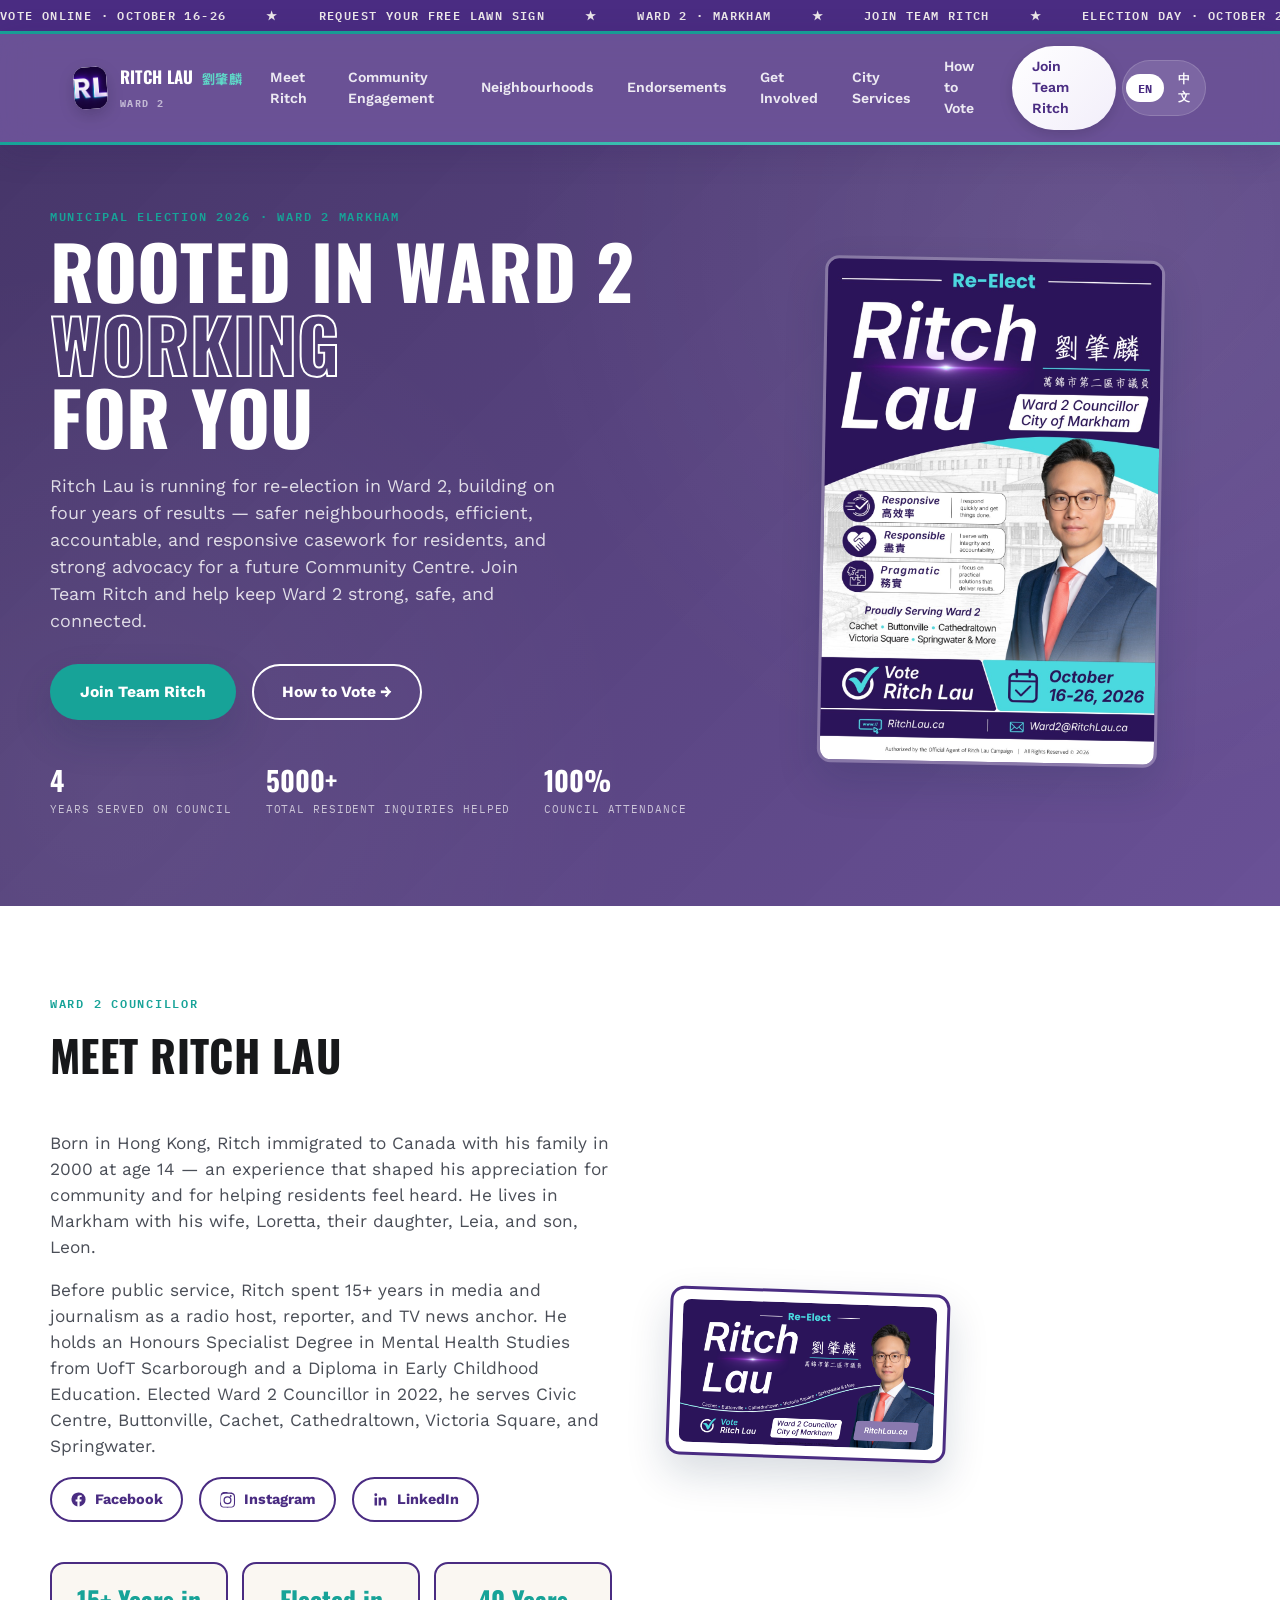
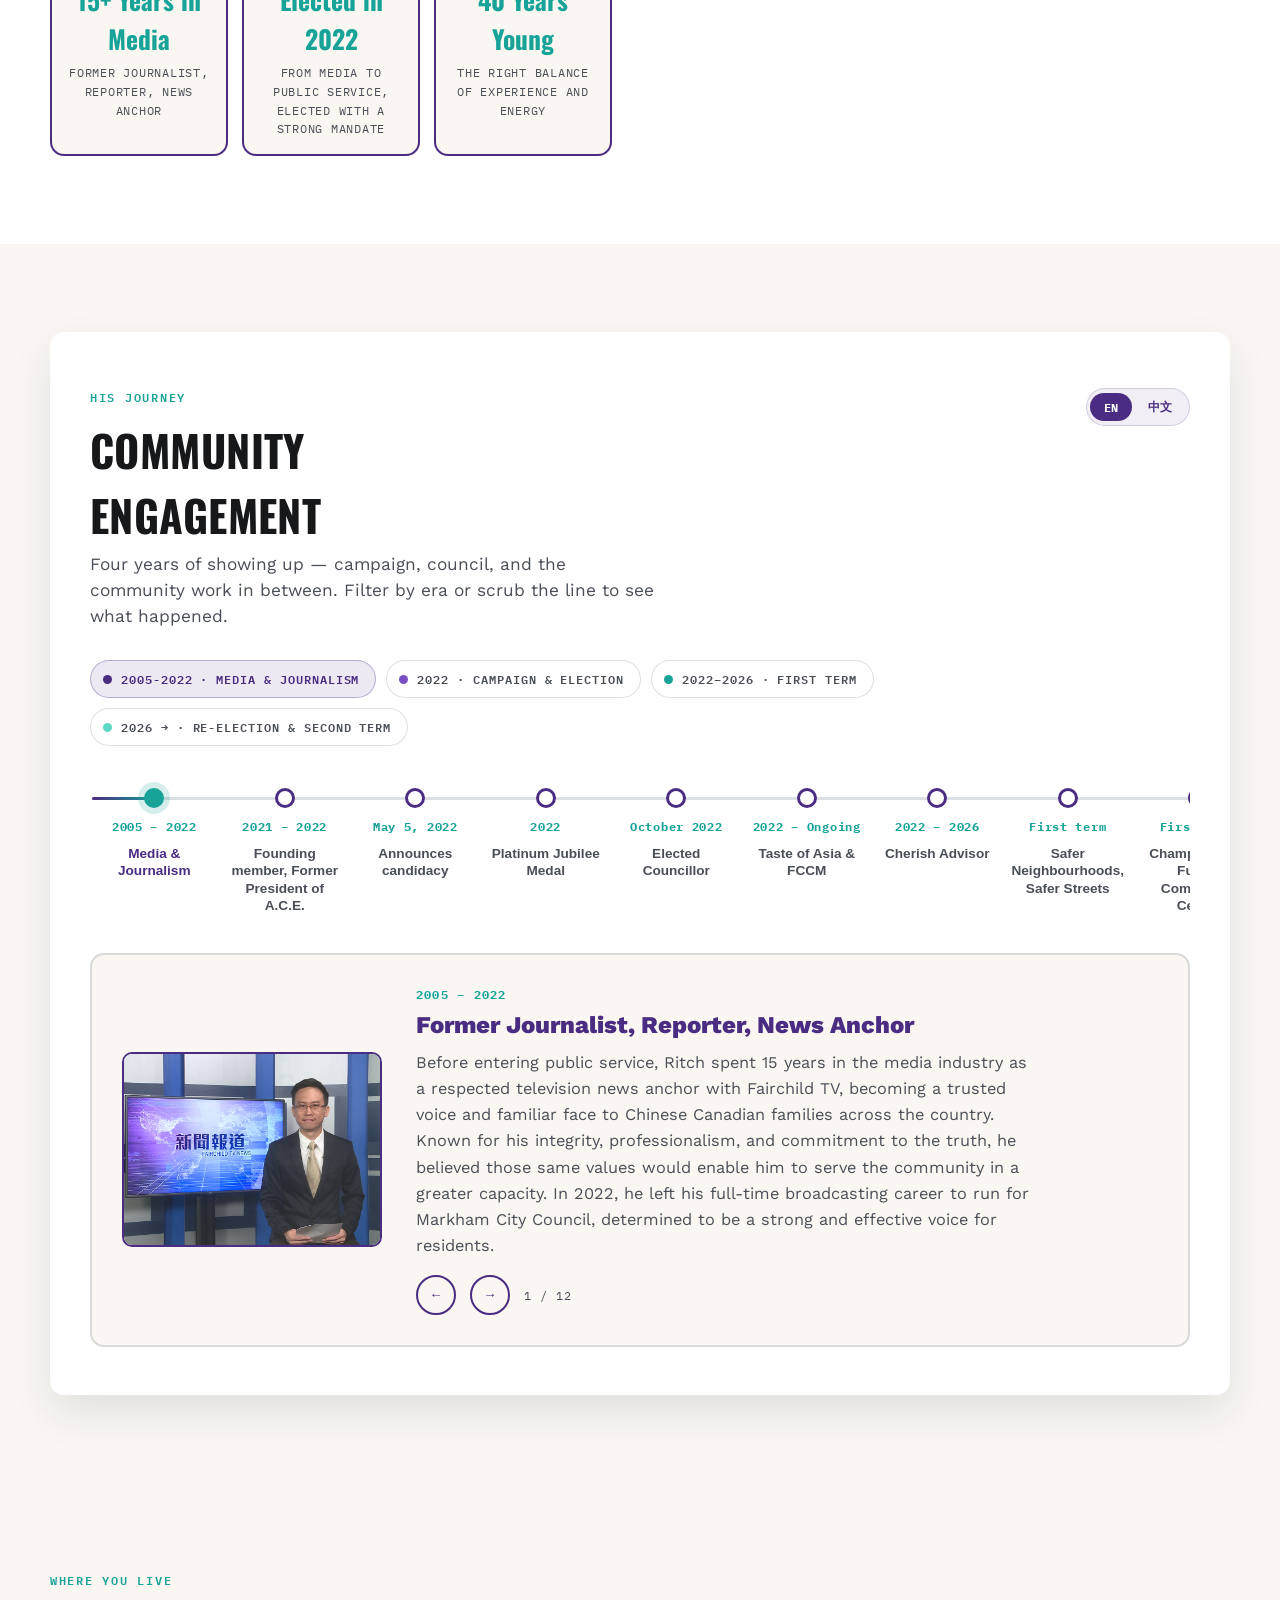
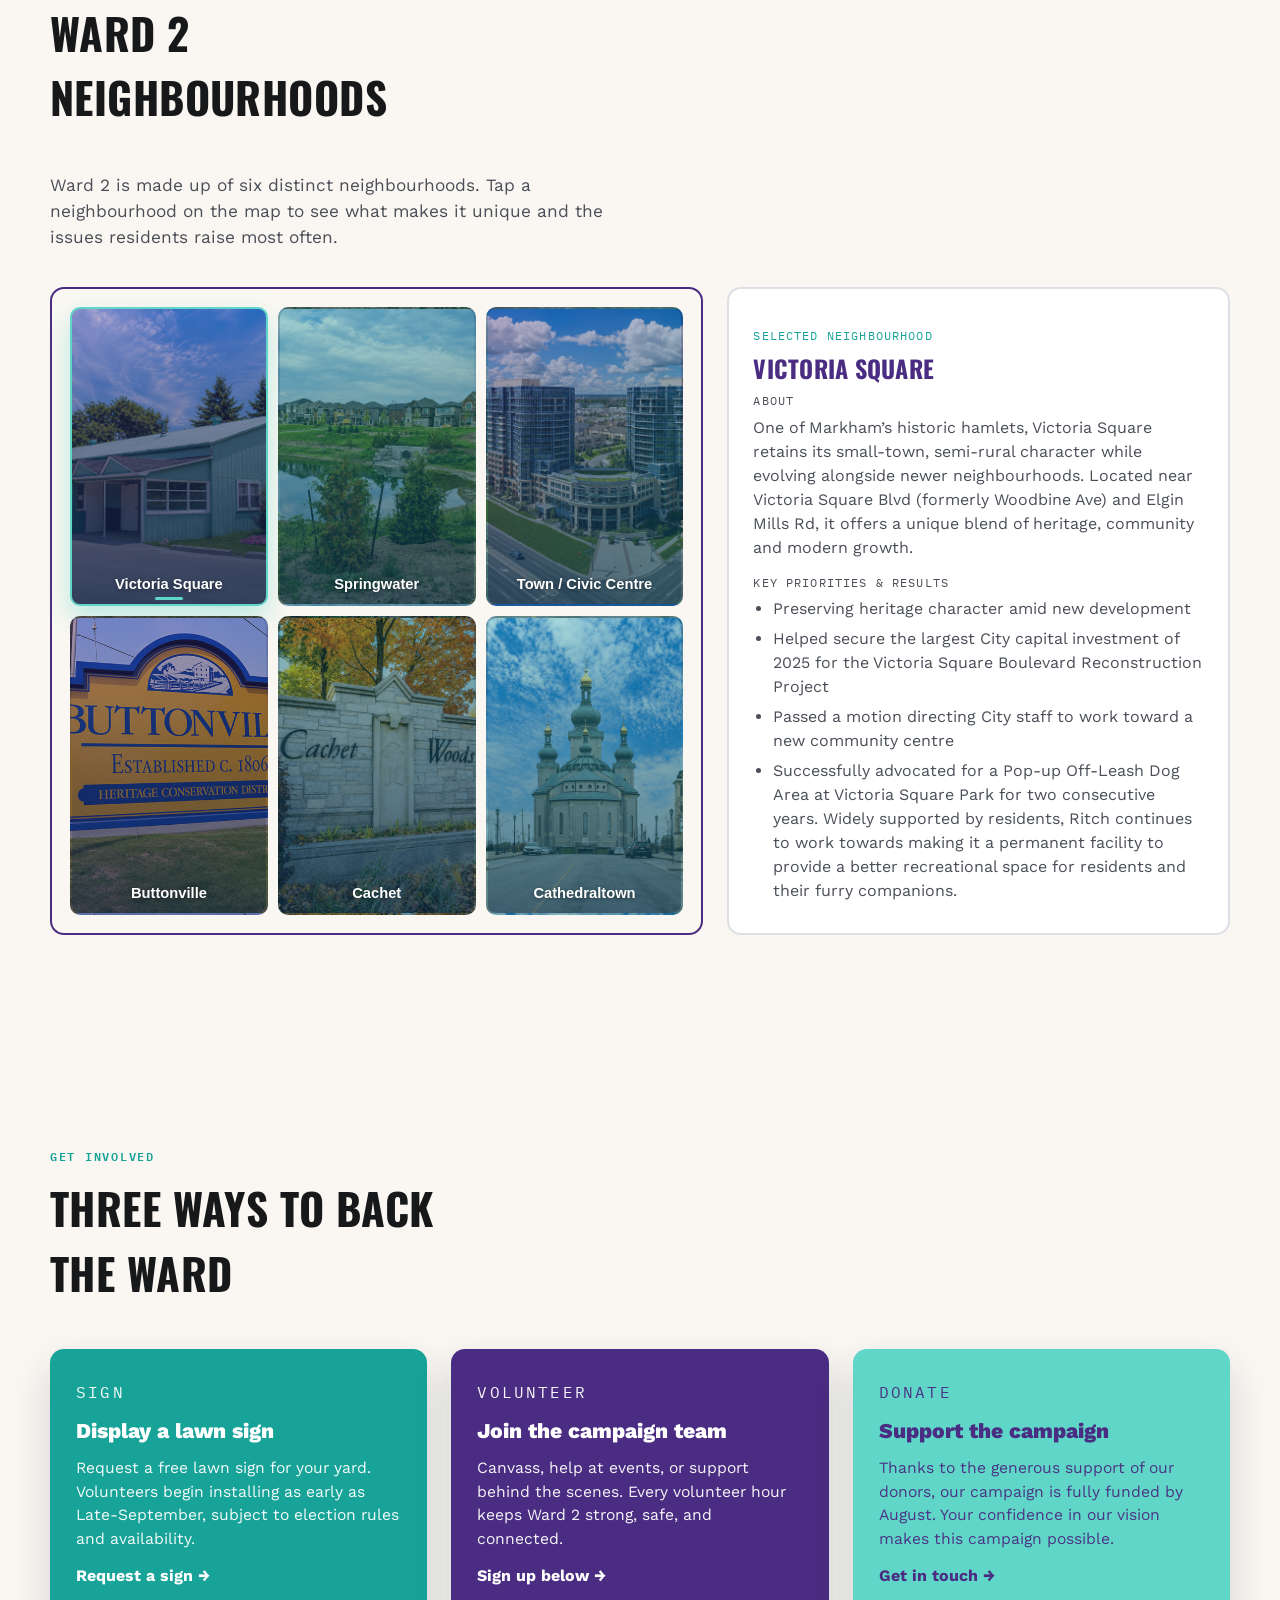
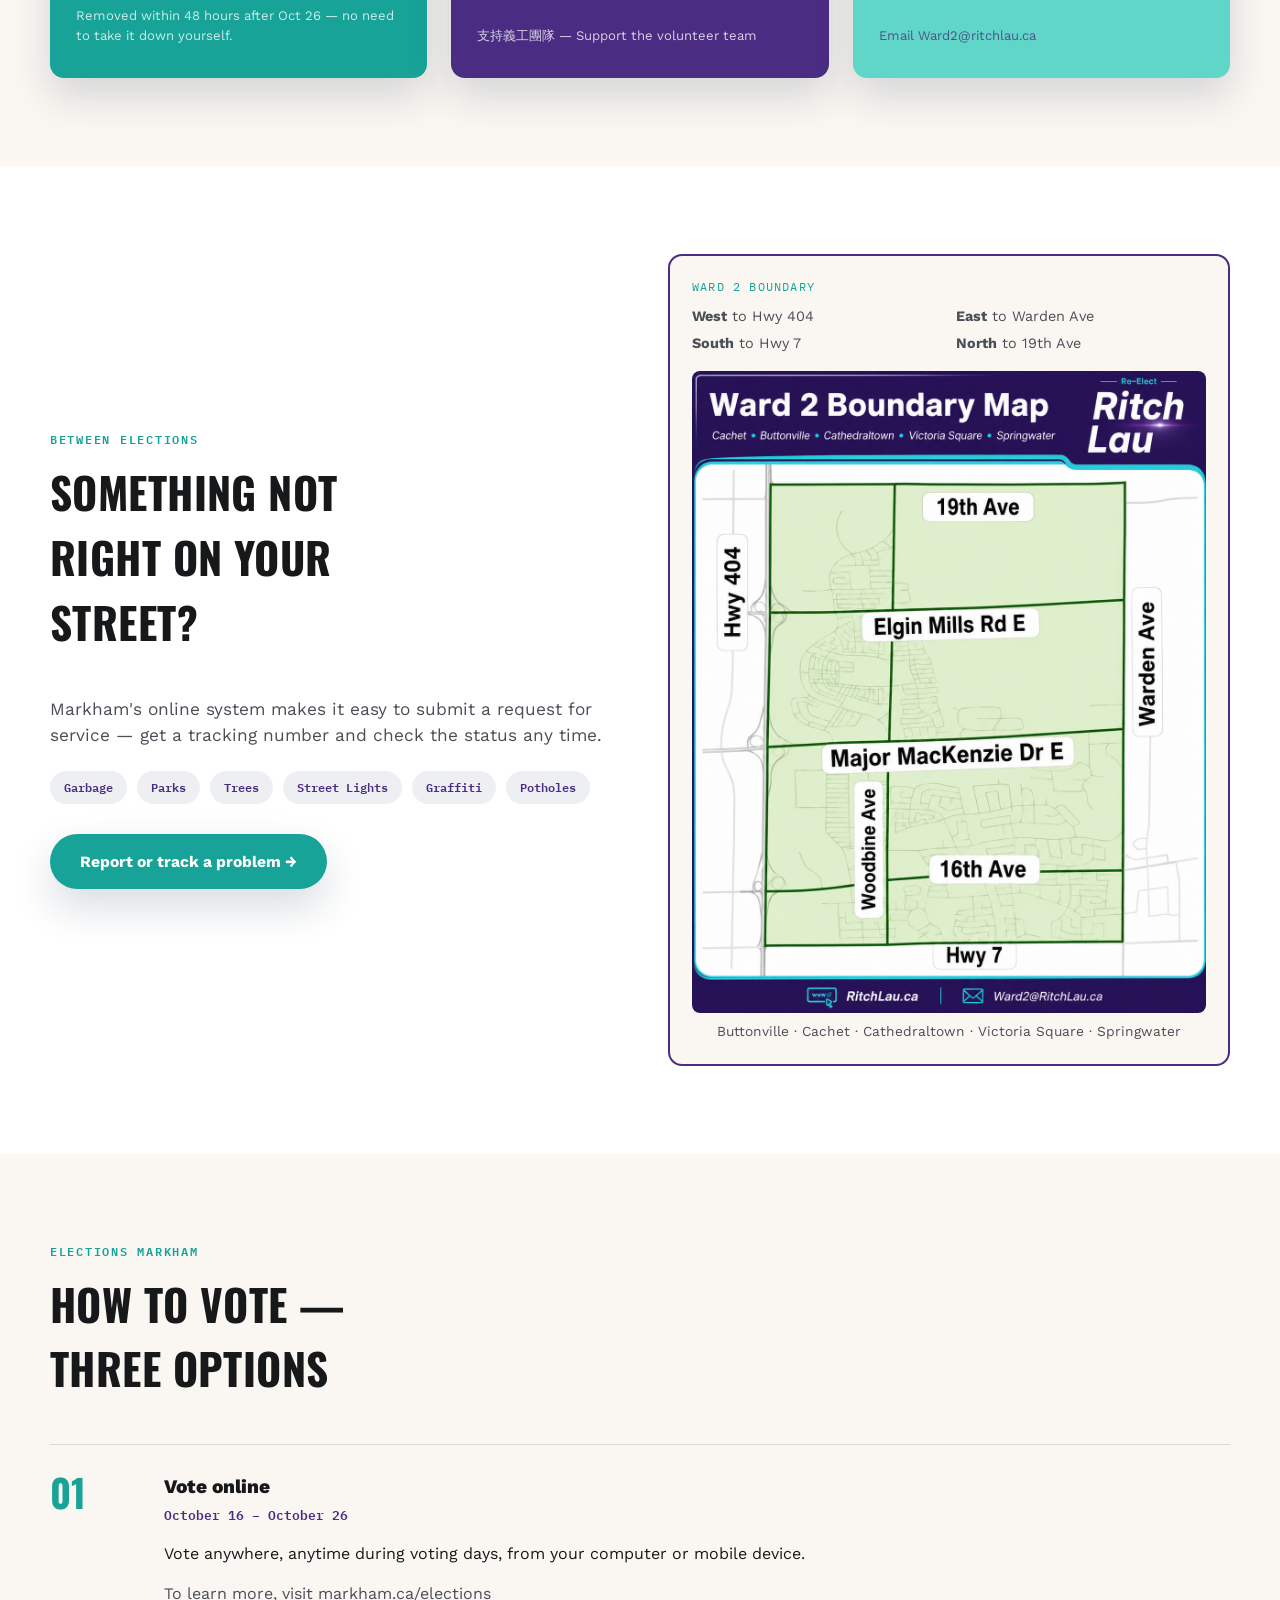
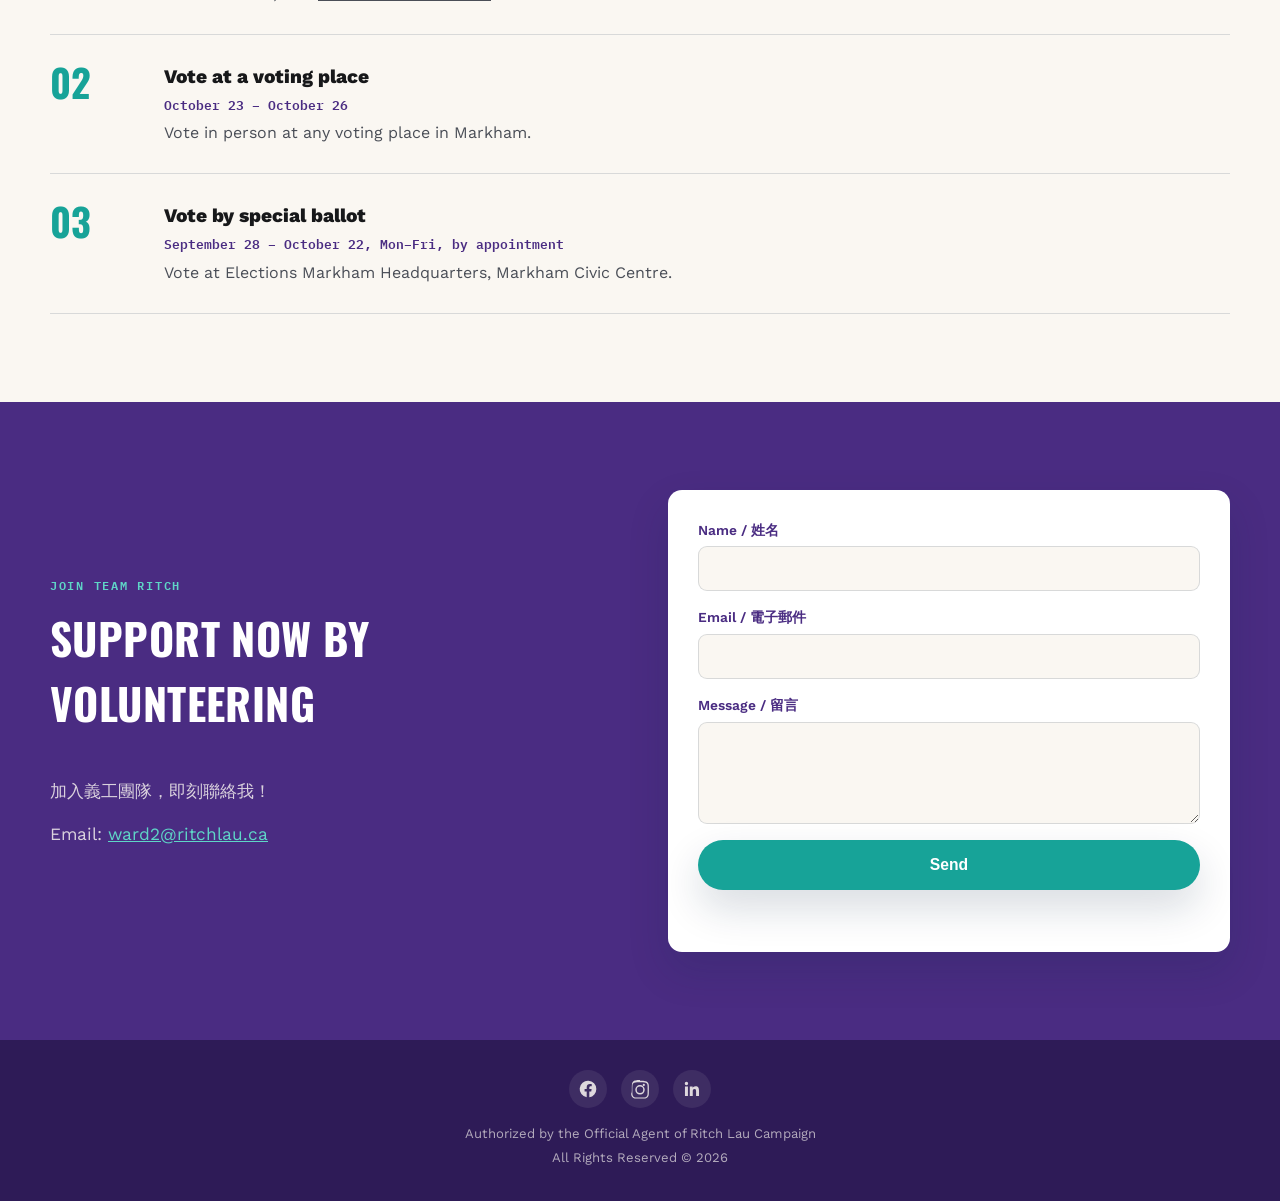
==== commit b6a6a01a: "Add voting information link to index.html Added information about where to learn more about voting." ====
--- a/website/index.html
+++ b/website/index.html
@@ -349,6 +349,7 @@
             <h3><span class="lang-en">Vote online</span><span class="lang-zh">網上投票</span></h3>
             <p class="vote-step__dates"><span class="lang-en">October 16 – October 26</span><span class="lang-zh">10月16日至10月26日</span></p>
             <p><span class="lang-en">Vote anywhere, anytime during voting days, from your computer or mobile device.</span><span class="lang-zh">投票期間，隨時隨地使用電腦或手機投票。</span></p>
+            <p><span class="lang-en">To learn more, visit <a href="https://www.markham.ca/elections">markham.ca/elections</a></span><span class="lang-zh">萬錦市投票官方資訊，請瀏覽 <a href="https://www.markham.ca/elections">markham.ca/elections</a></span></p>
           </div>
         </li>
         <li class="vote-step">
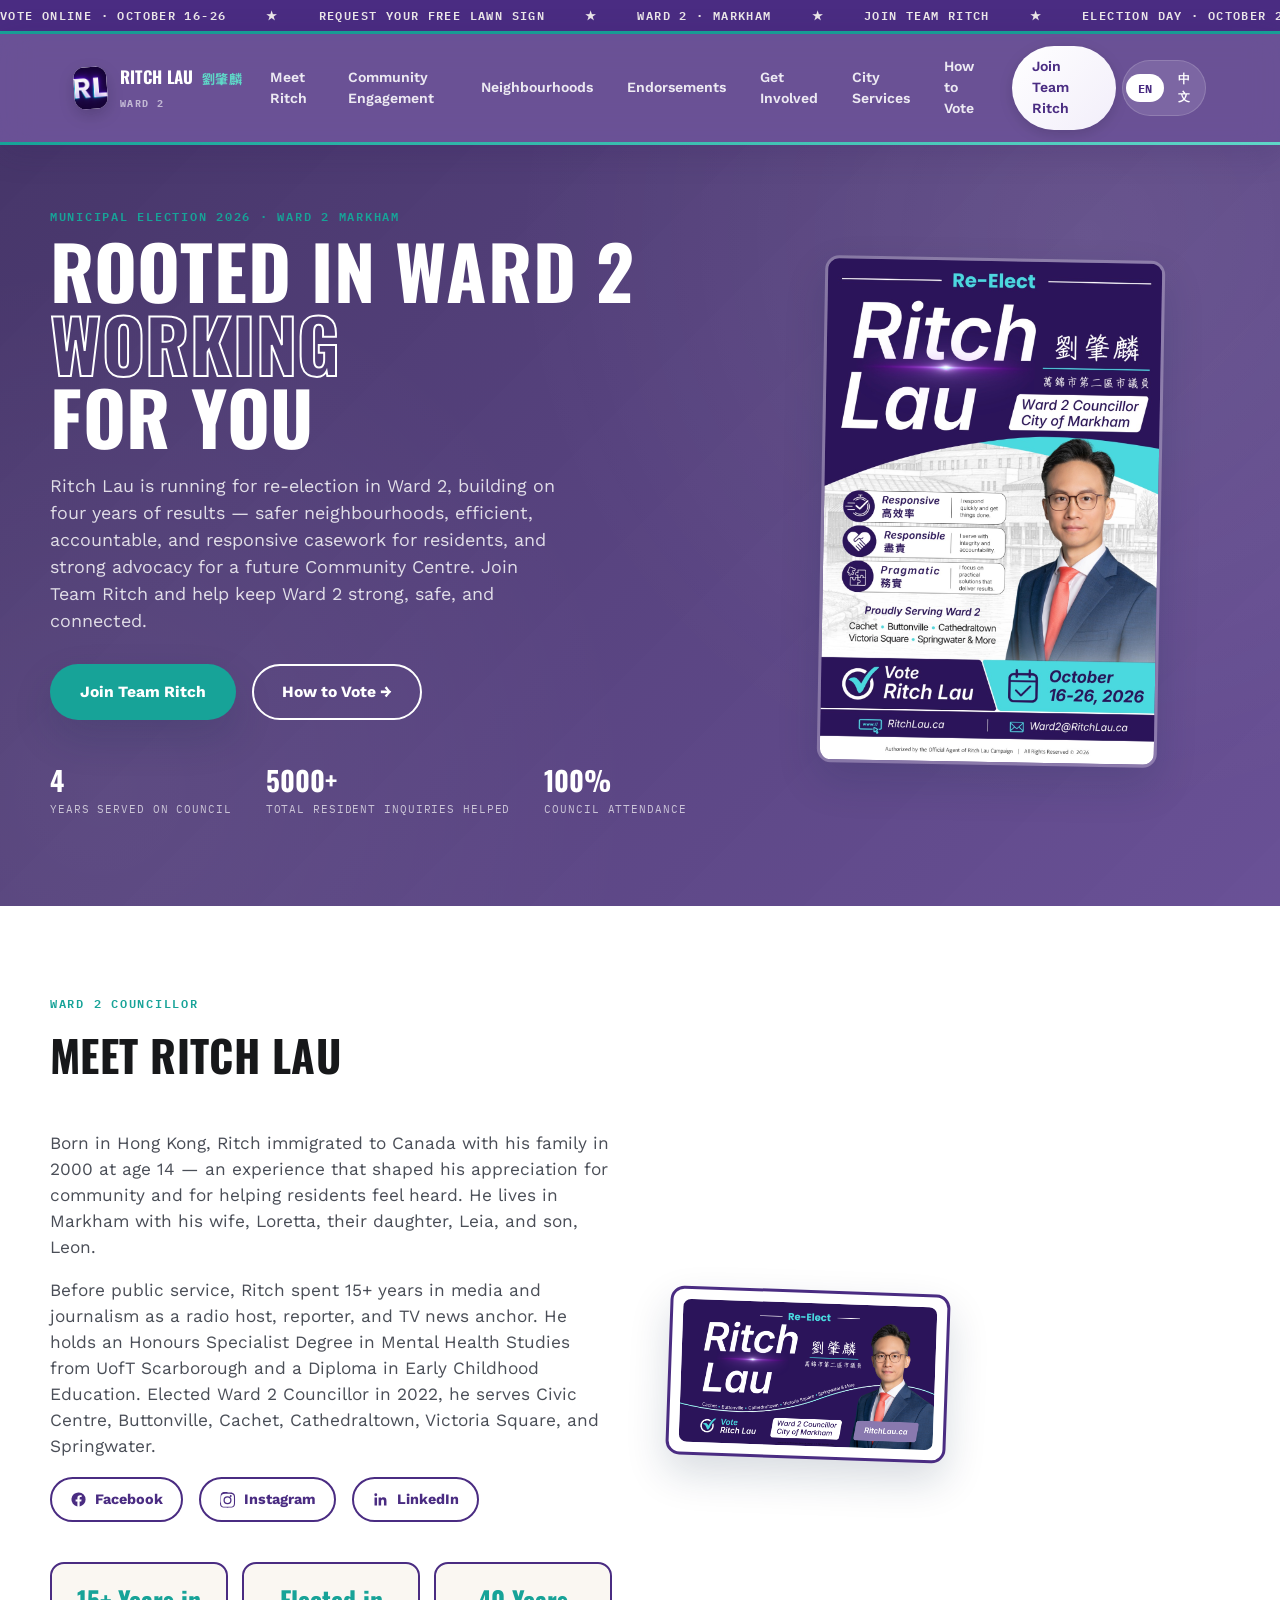
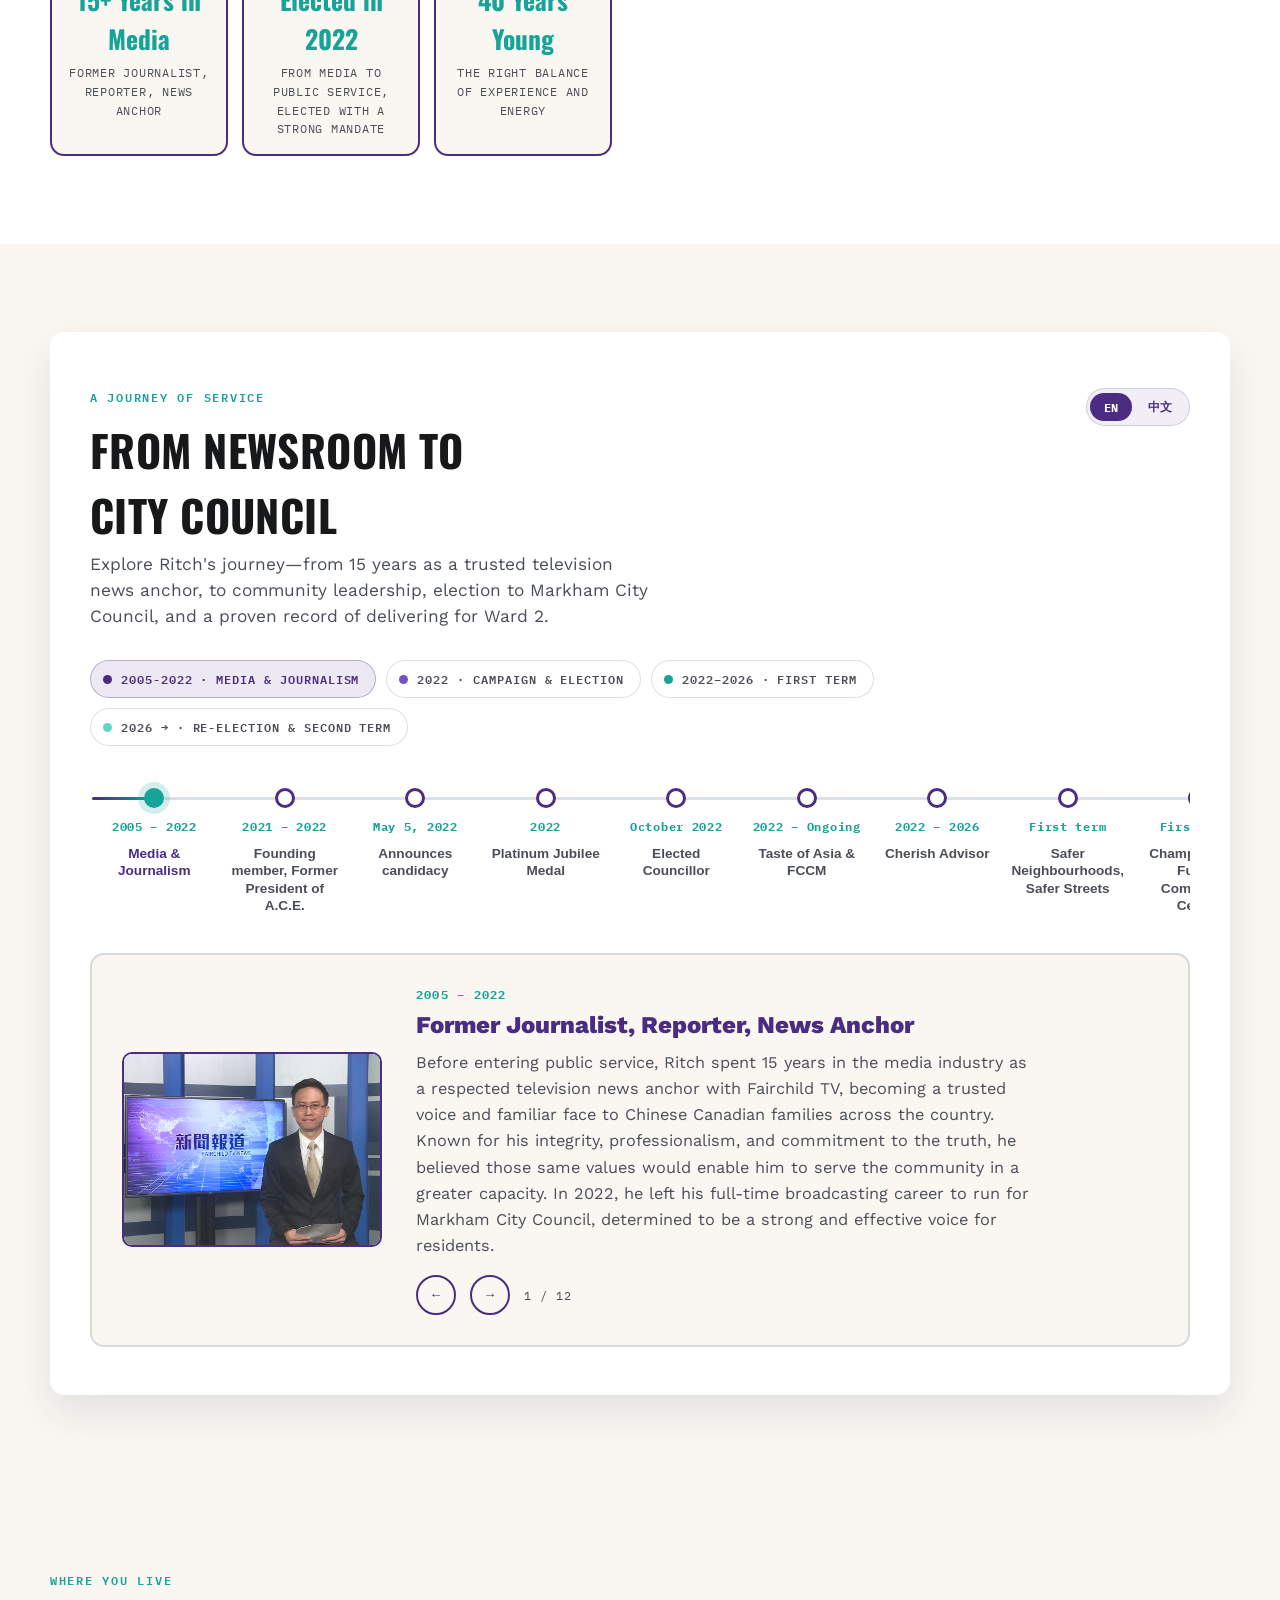
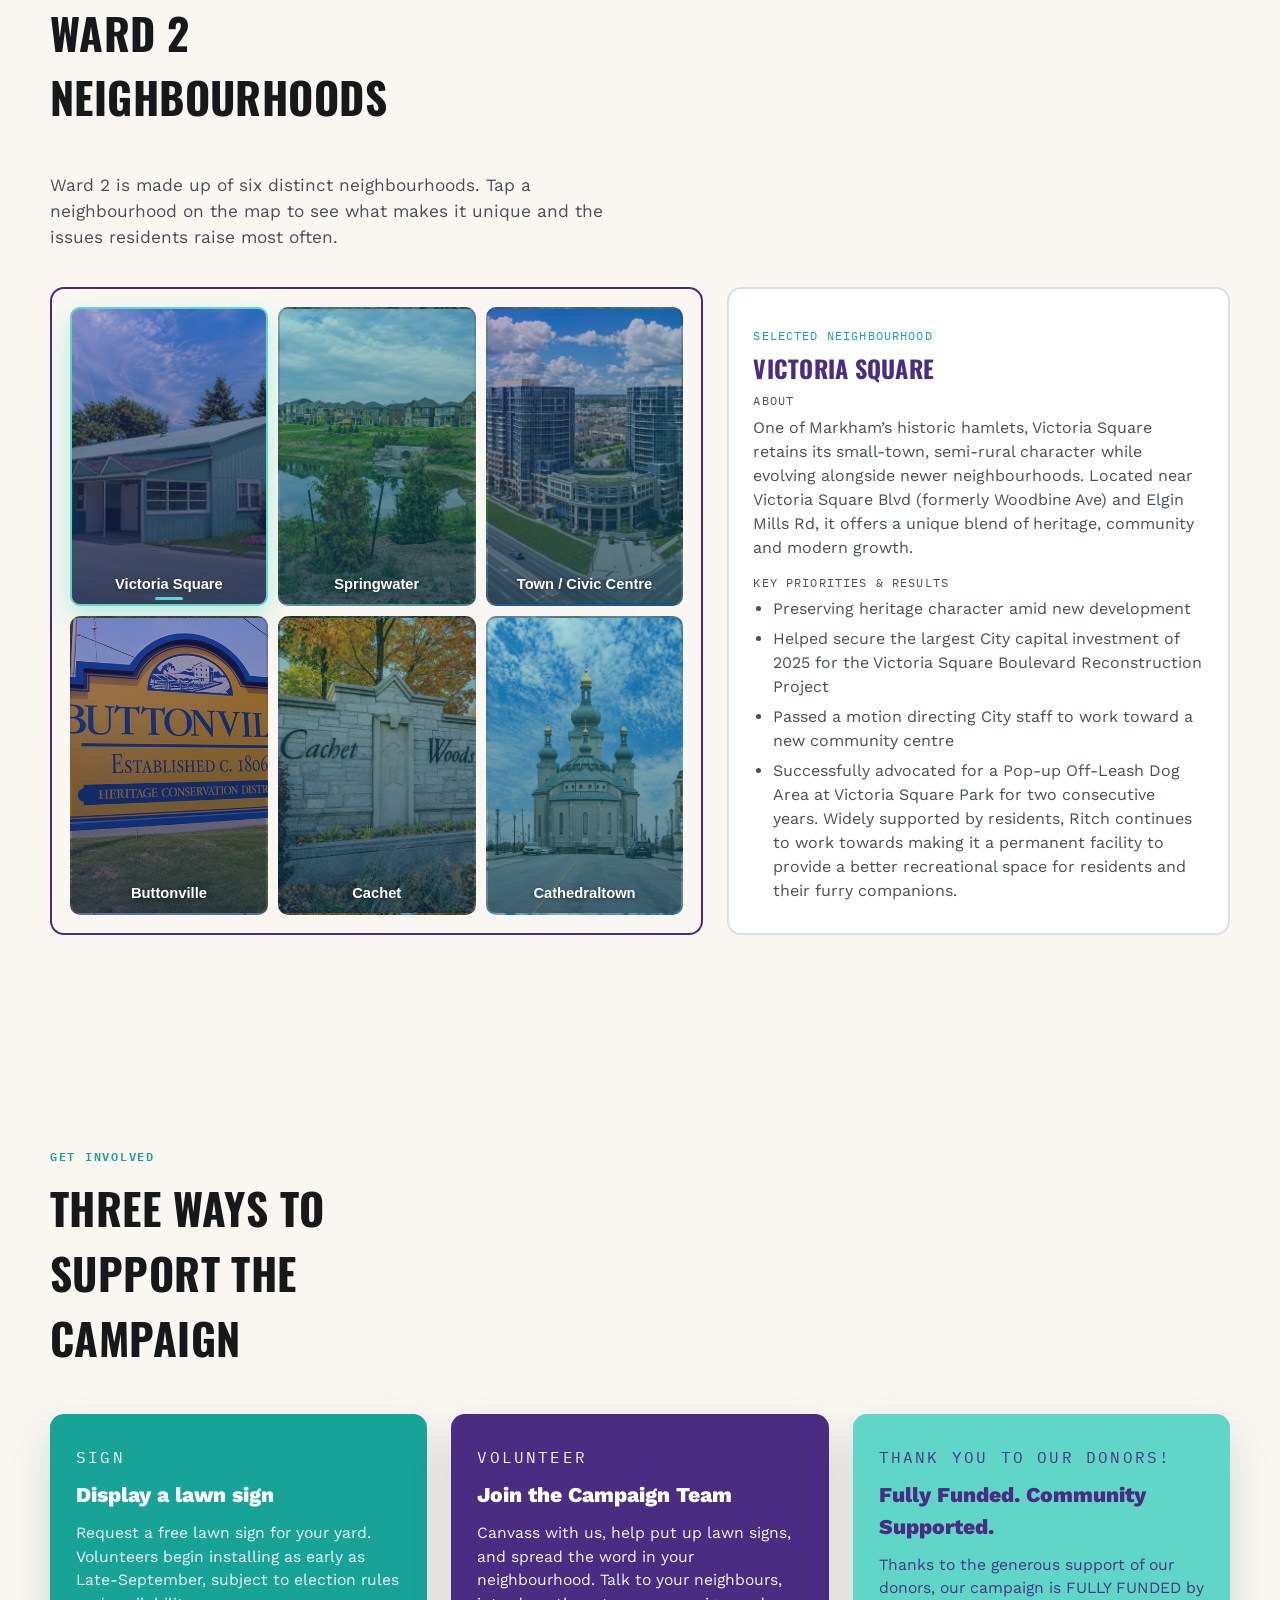
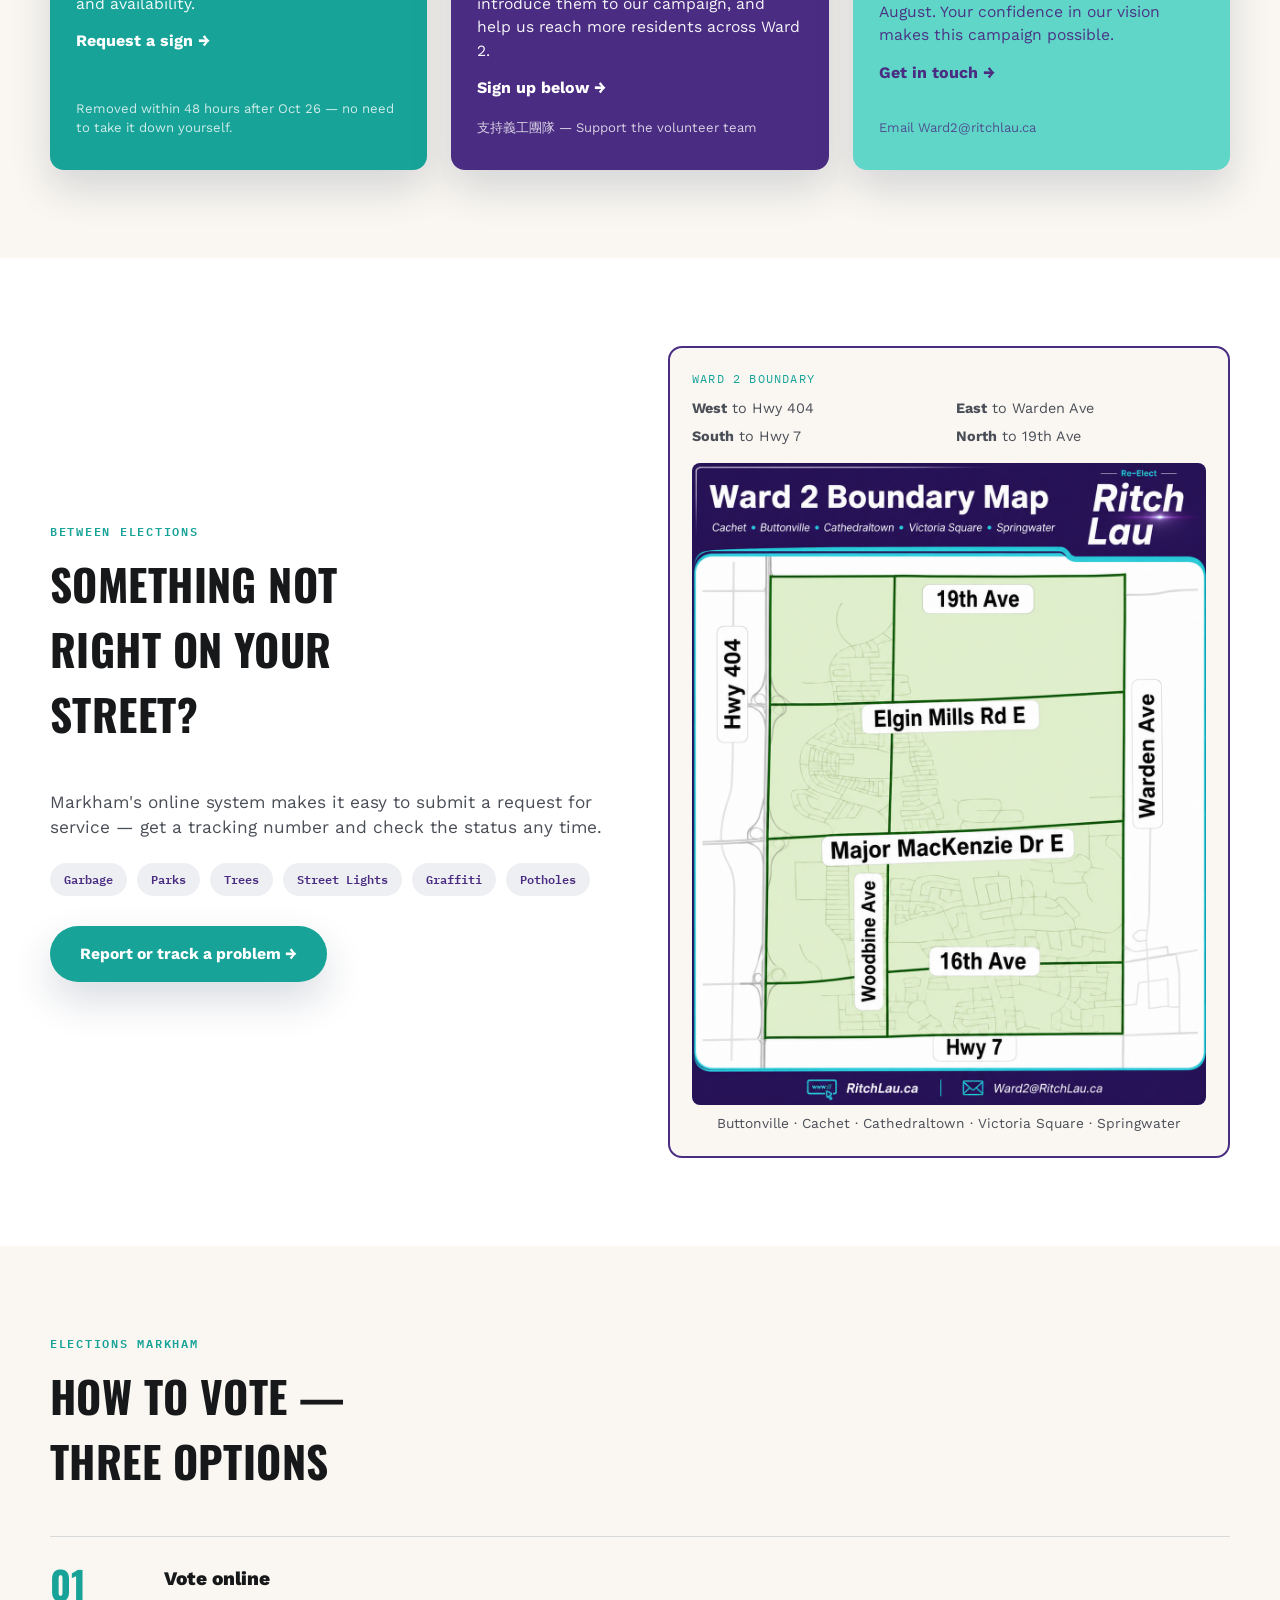
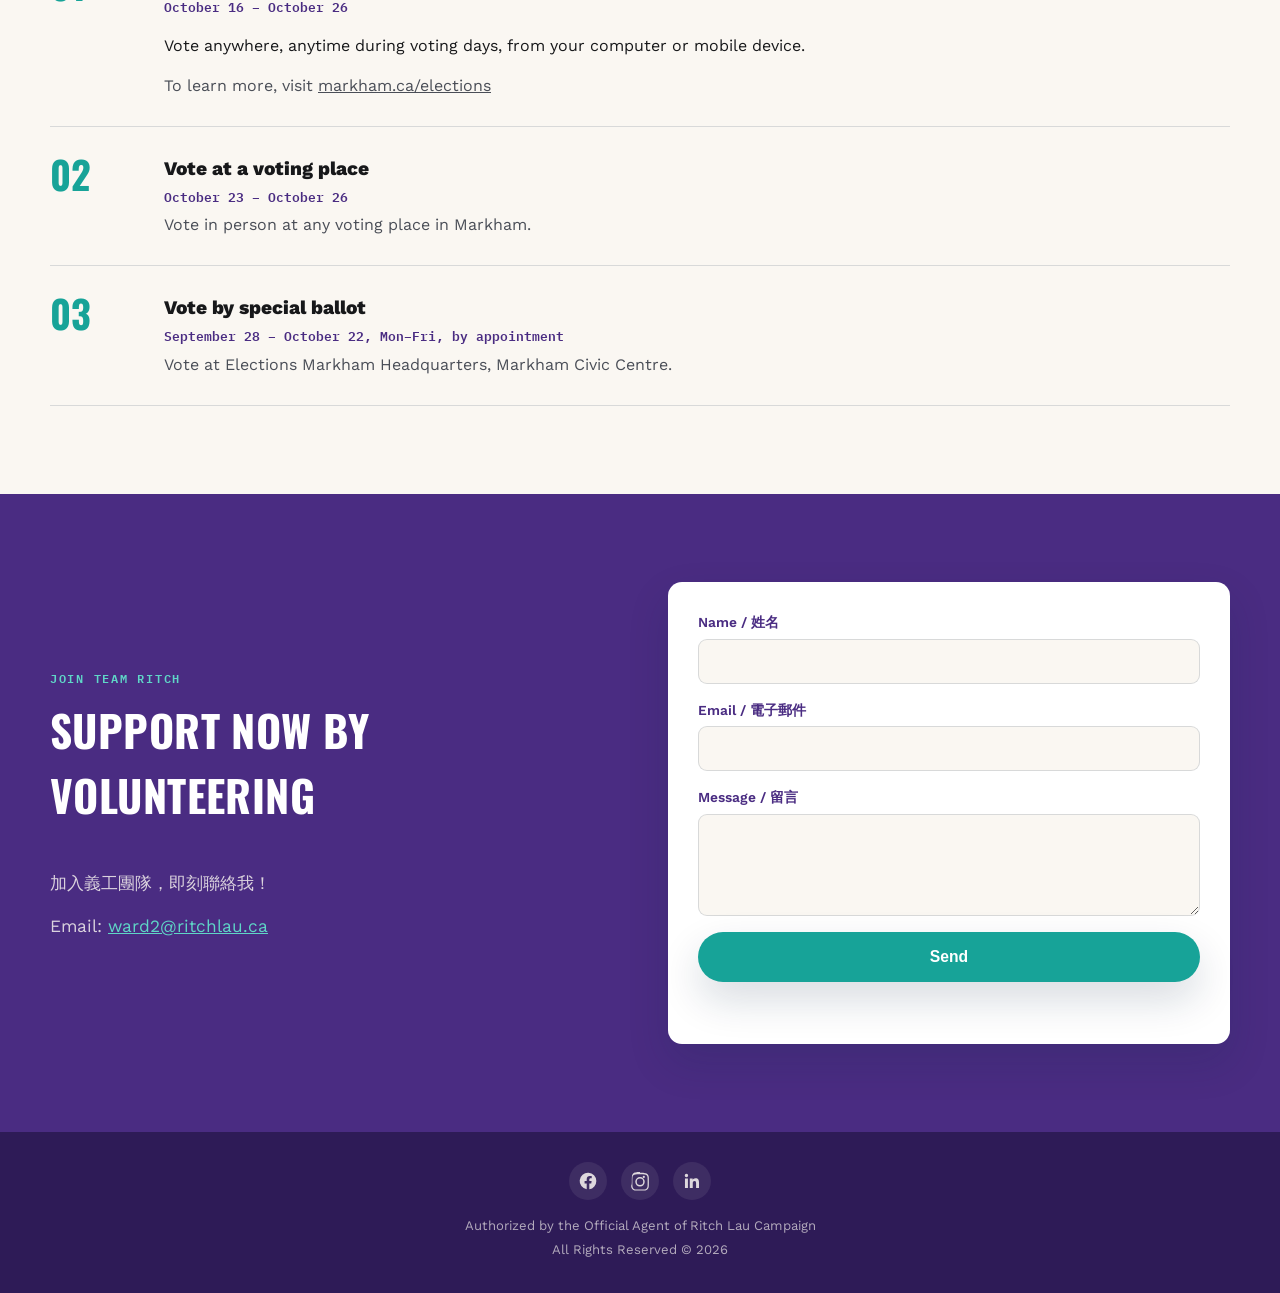
==== commit 9eecc3ff: "Update community engagement and involvement sections" ====
--- a/website/index.html
+++ b/website/index.html
@@ -154,11 +154,11 @@
       <div class="ce-card">
         <div class="ce-card__head">
           <div class="ce-card__intro">
-            <p class="eyebrow"><span class="lang-en">His journey</span><span class="lang-zh">他的歷程</span></p>
-            <h2 class="section__title" style="margin-bottom:0;"><span class="lang-en">Community Engagement</span><span class="lang-zh">社區參與</span></h2>
+            <p class="eyebrow"><span class="lang-en">A Journey of Service</span><span class="lang-zh">服務足跡</span></p>
+            <h2 class="section__title" style="margin-bottom:0;"><span class="lang-en">From Newsroom to City Council</span><span class="lang-zh">從新聞主播到市議員</span></h2>
             <p class="body-lg" style="margin:6px 0 0;">
-              <span class="lang-en">Four years of showing up — campaign, council, and the community work in between. Filter by era or scrub the line to see what happened.</span>
-              <span class="lang-zh">四年來的親身參與 — 由競選、議會工作，到期間的社區服務。可按階段篩選，或拖動時間線查看詳情。</span>
+              <span class="lang-en">Explore Ritch's journey—from 15 years as a trusted television news anchor, to community leadership, election to Markham City Council, and a proven record of delivering for Ward 2.</span>
+              <span class="lang-zh">從15年新聞主播、社區義工，到當選市議員，再到四年來一步一腳印為居民服務。透過時間軸，一起回顧Ritch的成長歷程與服務成果。</span>
             </p>
           </div>
           <button class="ce-lang-toggle" id="ceLangToggle" type="button" aria-label="Switch language">
@@ -276,27 +276,27 @@
   <!-- GET INVOLVED -->
   <section class="section" id="involved">
     <div class="section__inner">
-      <p class="eyebrow"><span class="lang-en">Get involved</span><span class="lang-zh">參與方式</span></p>
-      <h2 class="section__title"><span class="lang-en">Three ways to back the ward</span><span class="lang-zh">三種支持方式</span></h2>
+      <p class="eyebrow"><span class="lang-en">Get Involved</span><span class="lang-zh">參與方式</span></p>
+      <h2 class="section__title"><span class="lang-en">Three Ways to Support the Campaign</span><span class="lang-zh">三種支持競選的方式</span></h2>
       <div class="involve-grid">
         <article class="involve-card involve-card--red">
           <p class="involve-card__index"><span class="lang-en">Sign</span><span class="lang-zh">競選牌</span></p>
-          <h3><span class="lang-en">Display a lawn sign</span><span class="lang-zh">擺放草坪競選牌</span></h3>
+          <h3><span class="lang-en">Display a lawn sign</span><span class="lang-zh">擺放競選草坪牌</span></h3>
           <p><span class="lang-en">Request a free lawn sign for your yard. Volunteers begin installing as early as Late-September, subject to election rules and availability.</span><span class="lang-zh">免費申請草坪競選牌。義工最早將於9月下旬開始安裝，視乎選舉規則及供應情況而定。</span></p>
           <a class="text-link" href="https://forms.gle/s9P6NJmXpC2NQHho8" target="_blank" rel="noopener"><span class="lang-en">Request a sign →</span><span class="lang-zh">申請競選牌 →</span></a>
           <p class="involve-card__fine"><span class="lang-en">Removed within 48 hours after Oct 26 — no need to take it down yourself.</span><span class="lang-zh">10月26日後48小時內由義工移除，無需自行拆除。</span></p>
         </article>
         <article class="involve-card involve-card--navy">
           <p class="involve-card__index"><span class="lang-en">Volunteer</span><span class="lang-zh">義工</span></p>
-          <h3><span class="lang-en">Join the campaign team</span><span class="lang-zh">加入競選團隊</span></h3>
-          <p><span class="lang-en">Canvass, help at events, or support behind the scenes. Every volunteer hour keeps Ward 2 strong, safe, and connected.</span><span class="lang-zh">協助拉票、活動支援或幕後工作。每一分鐘的義工時間，都讓第二選區更強大、更安全、更緊密。</span></p>
+          <h3><span class="lang-en">Join the Campaign Team</span><span class="lang-zh">加入競選團隊</span></h3>
+          <p><span class="lang-en">Canvass with us, help put up lawn signs, and spread the word in your neighbourhood. Talk to your neighbours, introduce them to our campaign, and help us reach more residents across Ward 2.</span><span class="lang-zh">與我們一起上門拜票、協助擺放競選草坪牌，並向鄰居介紹我們的競選團隊。 透過與鄰居交流、分享我們的理念，幫助我們接觸更多第二選區居民。</span></p>
           <a class="text-link" href="#contact"><span class="lang-en">Sign up below →</span><span class="lang-zh">請於下方報名 →</span></a>
           <p class="involve-card__fine">支持義工團隊 — <span class="lang-en">Support the volunteer team</span><span class="lang-zh">支持義工團隊</span></p>
         </article>
         <article class="involve-card involve-card--gold">
-          <p class="involve-card__index"><span class="lang-en">Donate</span><span class="lang-zh">捐款</span></p>
-          <h3><span class="lang-en">Support the campaign</span><span class="lang-zh">支持競選活動</span></h3>
-          <p><span class="lang-en">Thanks to the generous support of our donors, our campaign is fully funded by August. Your confidence in our vision makes this campaign possible.</span><span class="lang-zh">感謝每一位捐款人的慷慨支持，截至八月，我們的競選經費已全面到位。您的信任與支持，是我們繼續為第二區服務、攜手建設更美好社區的最大力量。</span></p>
+          <p class="involve-card__index"><span class="lang-en">Thank You to Our Donors!</span><span class="lang-zh">衷心感謝所有捐款支持者!</span></p>
+          <h3><span class="lang-en">Fully Funded. Community Supported.</span><span class="lang-zh">競選經費已全數籌足，衷心感謝每一位支持者!</span></h3>
+          <p><span class="lang-en">Thanks to the generous support of our donors, our campaign is FULLY FUNDED by August. Your confidence in our vision makes this campaign possible.</span><span class="lang-zh">感謝每一位捐款人的慷慨支持，截至八月，我們的競選經費已全數籌足。您的信任與支持，是我們繼續為第二區服務、攜手建設更美好社區的最大力量。</span></p>
           <a class="text-link" href="#contact"><span class="lang-en">Get in touch →</span><span class="lang-zh">聯絡我們 →</span></a>
           <p class="involve-card__fine"><span class="lang-en">Email Ward2@ritchlau.ca</span><span class="lang-zh">電郵：Ward2@ritchlau.ca</span></p>
         </article>
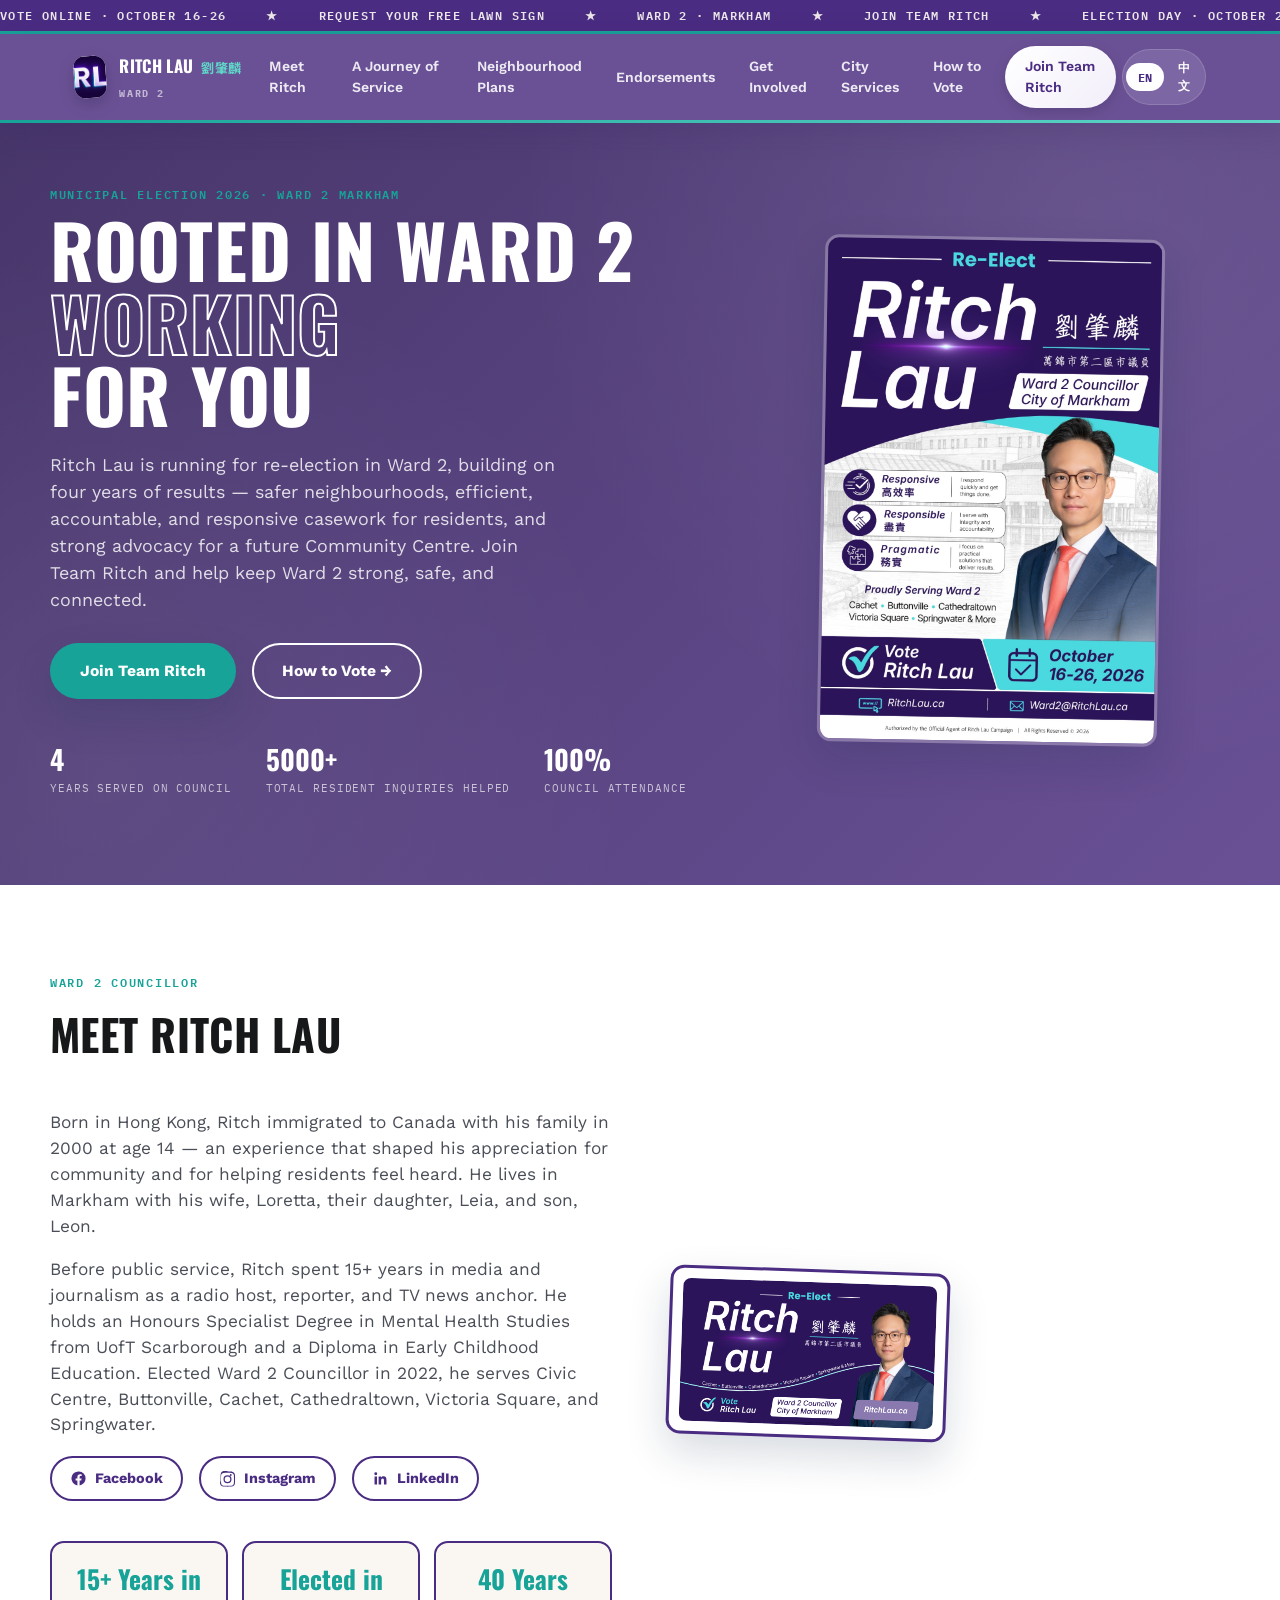
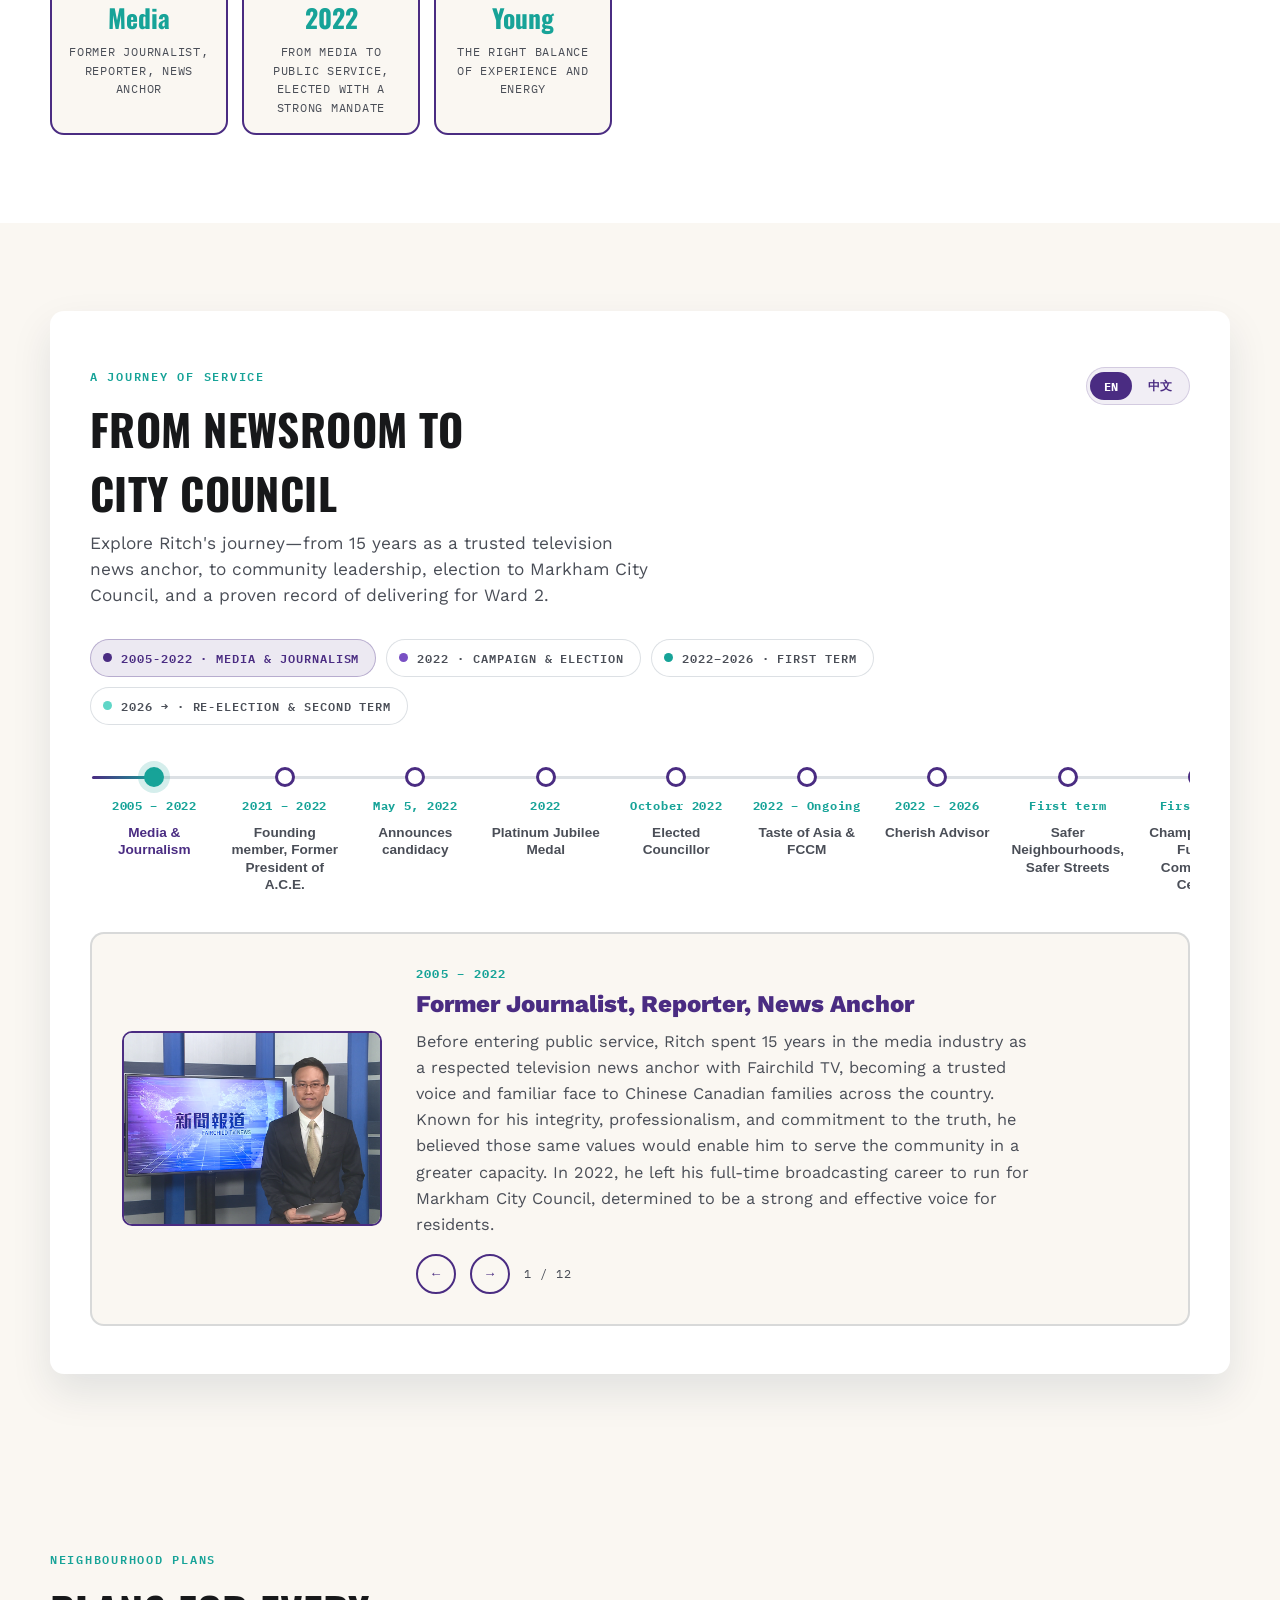
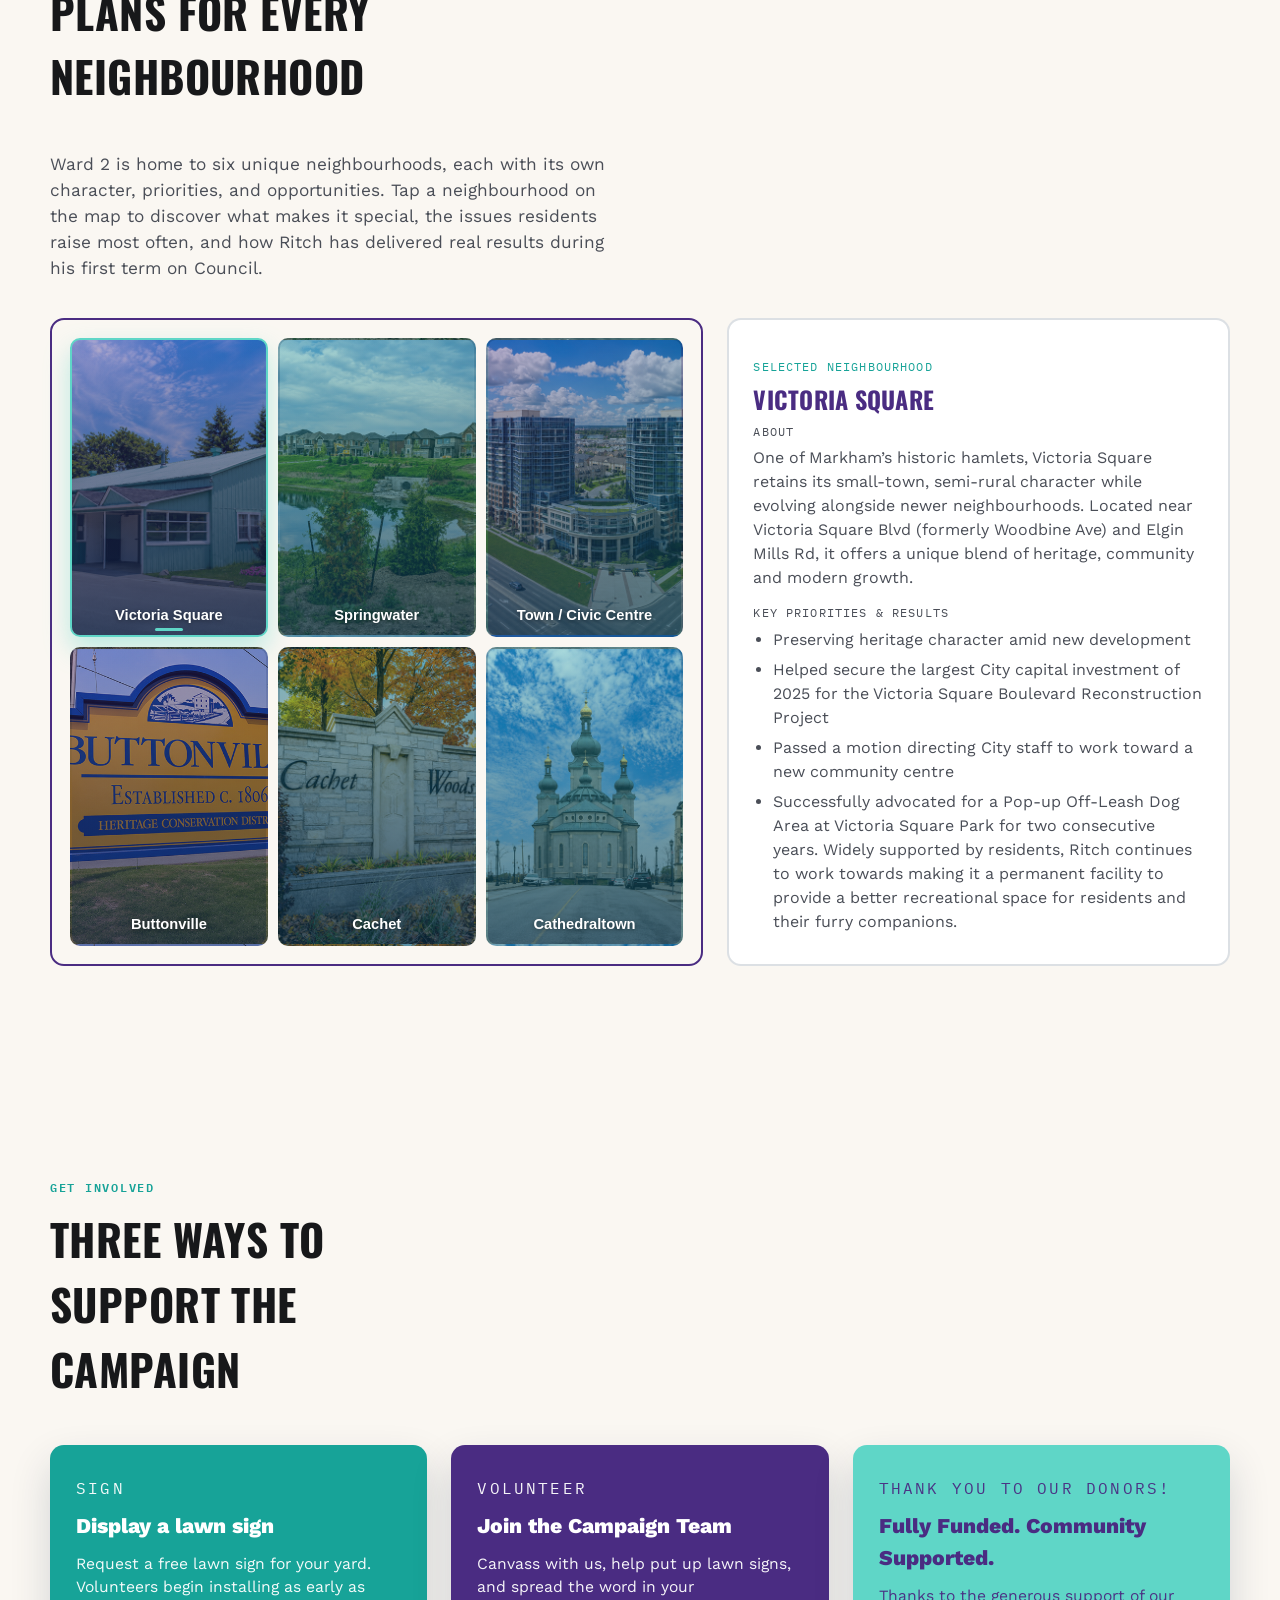
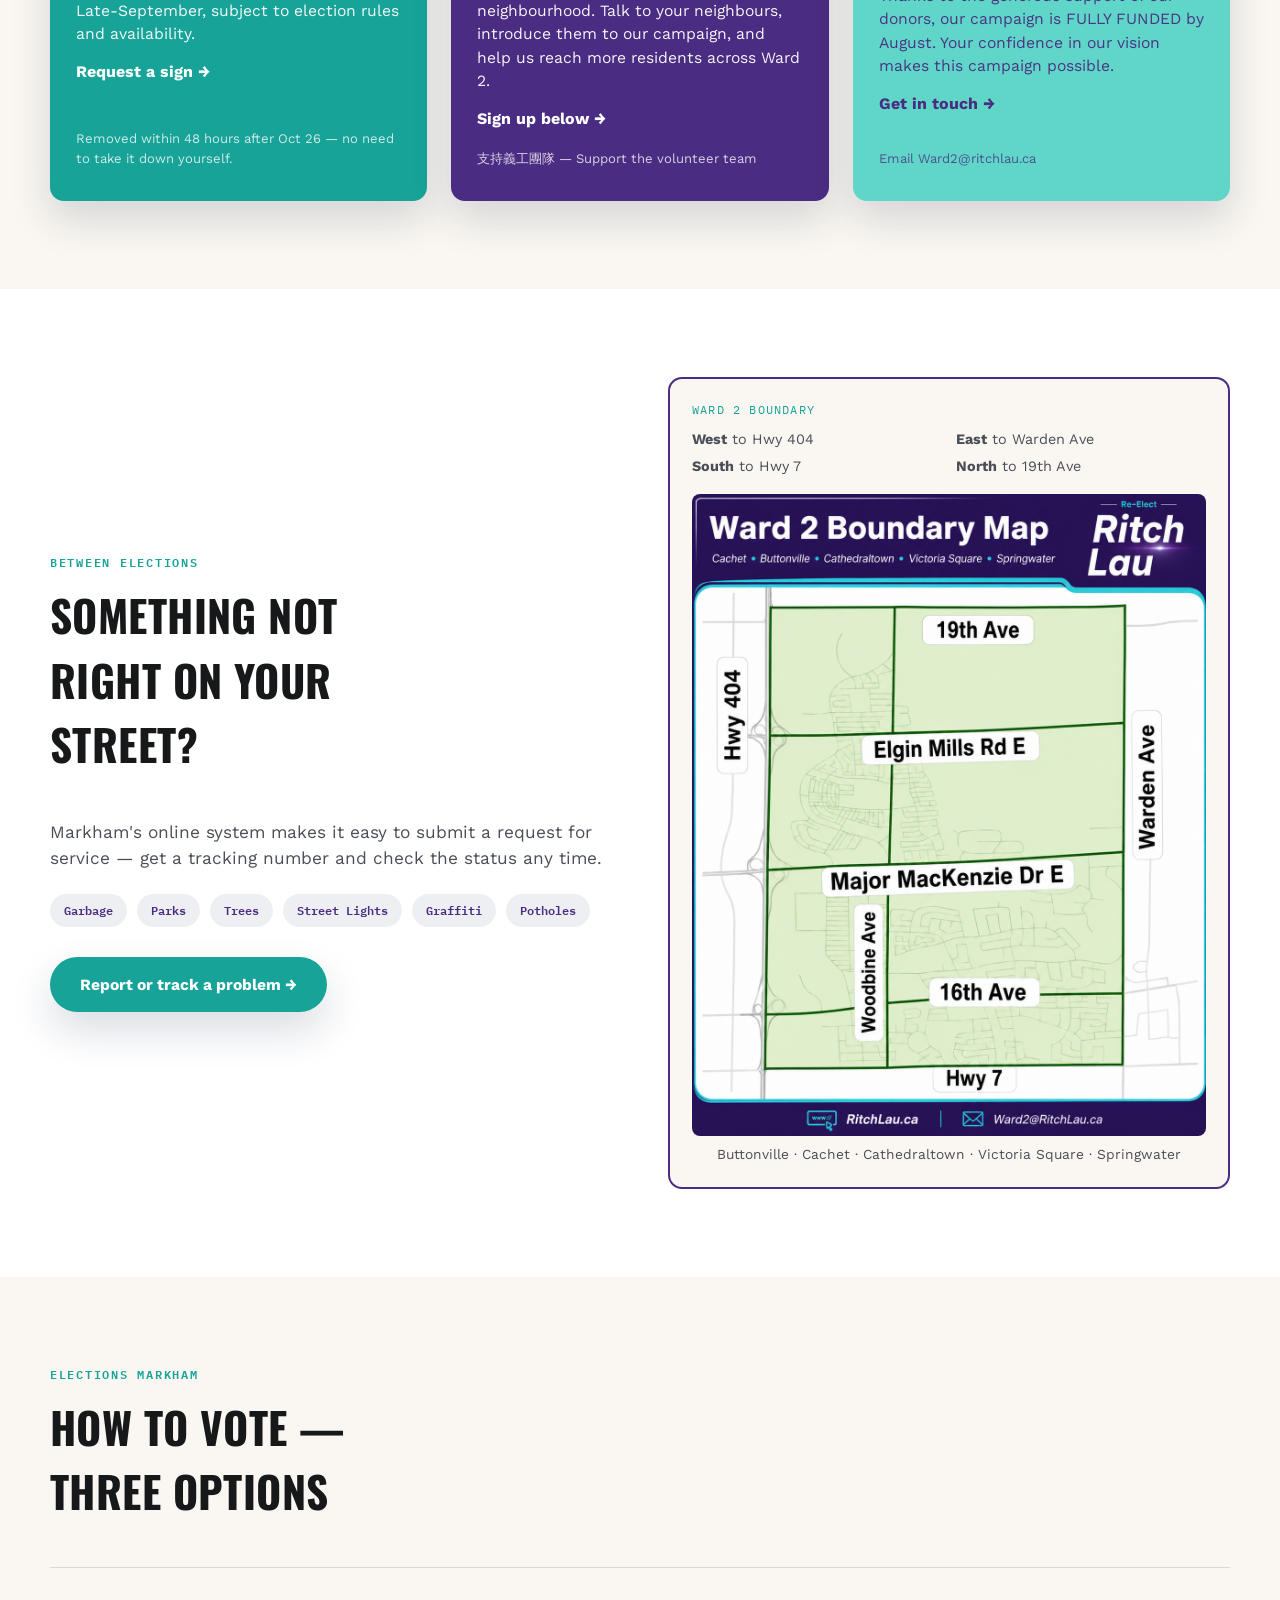
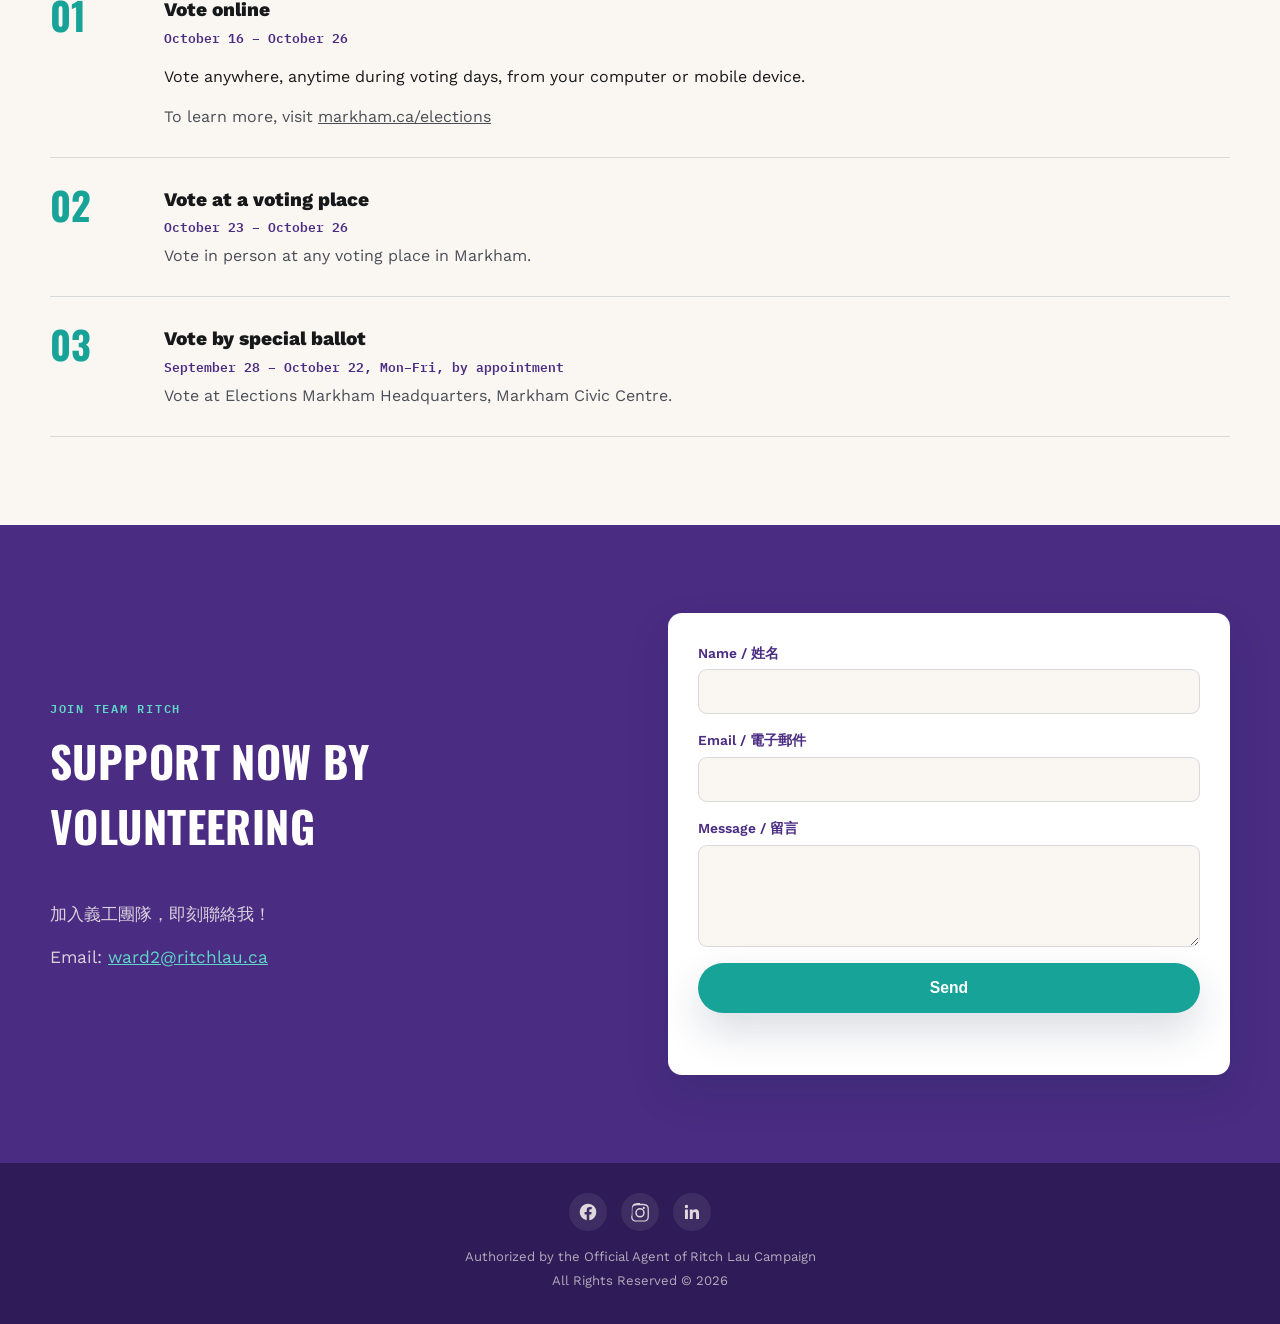
==== commit 976e90c3: "Update navigation and neighbourhood section content" ====
--- a/website/index.html
+++ b/website/index.html
@@ -42,8 +42,8 @@
     </a>
     <nav class="nav" id="nav">
       <a href="#meet-ritch"><span class="lang-en">Meet Ritch</span><span class="lang-zh">認識劉肇麟</span></a>
-      <a href="#timeline"><span class="lang-en">Community Engagement</span><span class="lang-zh">社區參與</span></a>
-      <a href="#neighbourhoods"><span class="lang-en">Neighbourhoods</span><span class="lang-zh">二區各大社區</span></a>
+      <a href="#timeline"><span class="lang-en">A Journey of Service</span><span class="lang-zh">政績·服務足跡</span></a>
+      <a href="#neighbourhoods"><span class="lang-en">Neighbourhood Plans</span><span class="lang-zh">社區政綱</span></a>
       <a href="endorsements.html"><span class="lang-en">Endorsements</span><span class="lang-zh">支持者名單</span></a>
       <a href="#involved"><span class="lang-en">Get Involved</span><span class="lang-zh">參與方式</span></a>
       <a href="#services"><span class="lang-en">City Services</span><span class="lang-zh">市府服務</span></a>
@@ -199,11 +199,11 @@
   <!-- WARD 2 NEIGHBOURHOODS -->
   <section class="section" id="neighbourhoods">
     <div class="section__inner">
-      <p class="eyebrow"><span class="lang-en">Where you live</span><span class="lang-zh">您的社區</span></p>
-      <h2 class="section__title"><span class="lang-en">Ward 2 Neighbourhoods</span><span class="lang-zh">第二選區各大社區</span></h2>
+      <p class="eyebrow"><span class="lang-en">Neighbourhood Plans</span><span class="lang-zh">社區政綱</span></p>
+      <h2 class="section__title"><span class="lang-en">Plans for Every Neighbourhood</span><span class="lang-zh">您的社區・我的承諾</span></h2>
       <p class="body-lg" style="margin-bottom:36px;">
-        <span class="lang-en">Ward 2 is made up of six distinct neighbourhoods. Tap a neighbourhood on the map to see what makes it unique and the issues residents raise most often.</span>
-        <span class="lang-zh">第二選區由六個各具特色的社區組成。點擊地圖上的社區，了解其特色以及居民最常反映的議題。</span>
+        <span class="lang-en">Ward 2 is home to six unique neighbourhoods, each with its own character, priorities, and opportunities. Tap a neighbourhood on the map to discover what makes it special, the issues residents raise most often, and how Ritch has delivered real results during his first term on Council.</span>
+        <span class="lang-zh">第二選區由六個特色鮮明的社區組成。點擊地圖上的社區，了解各區的特色、居民最關心的議題，以及 Ritch 在首個任期內如何積極跟進訴求、爭取建設、改善社區，為居民帶來實實在在的成果。</span>
       </p>
 
       <div class="ward-map-wrap">
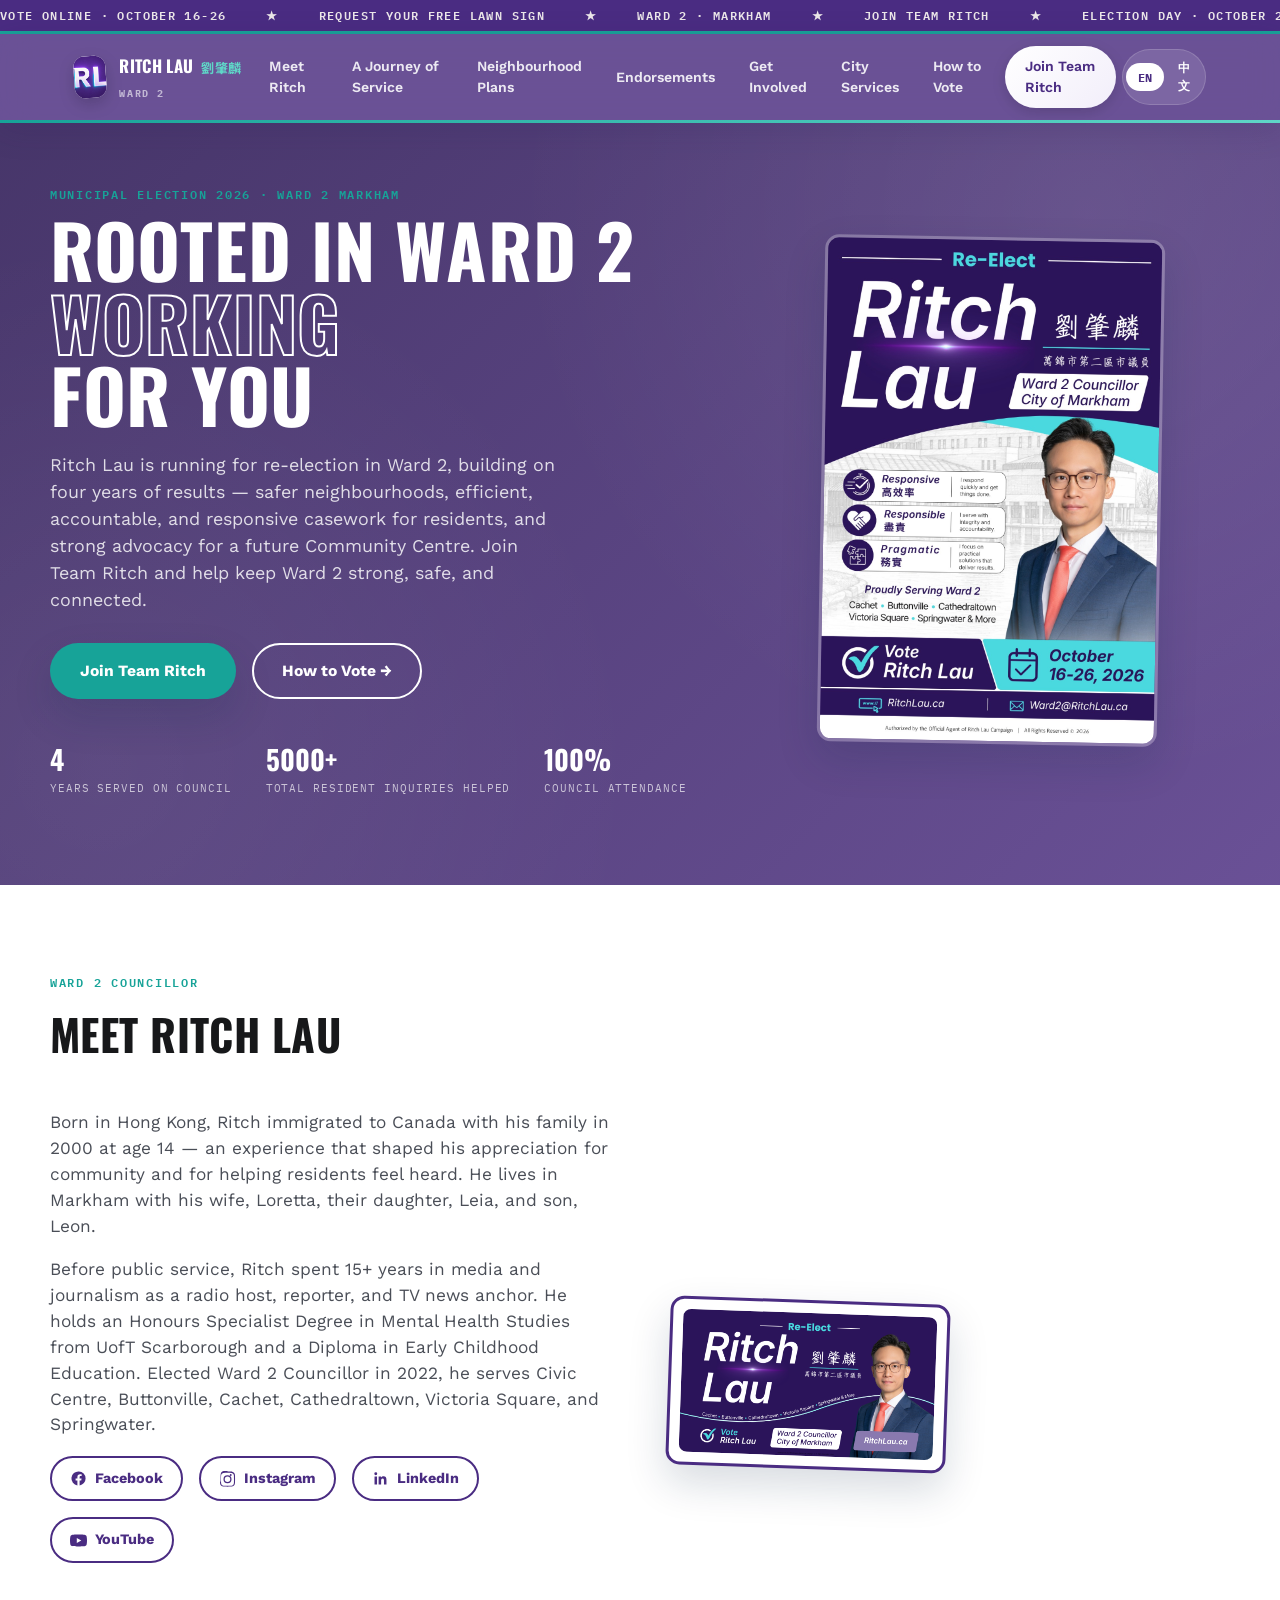
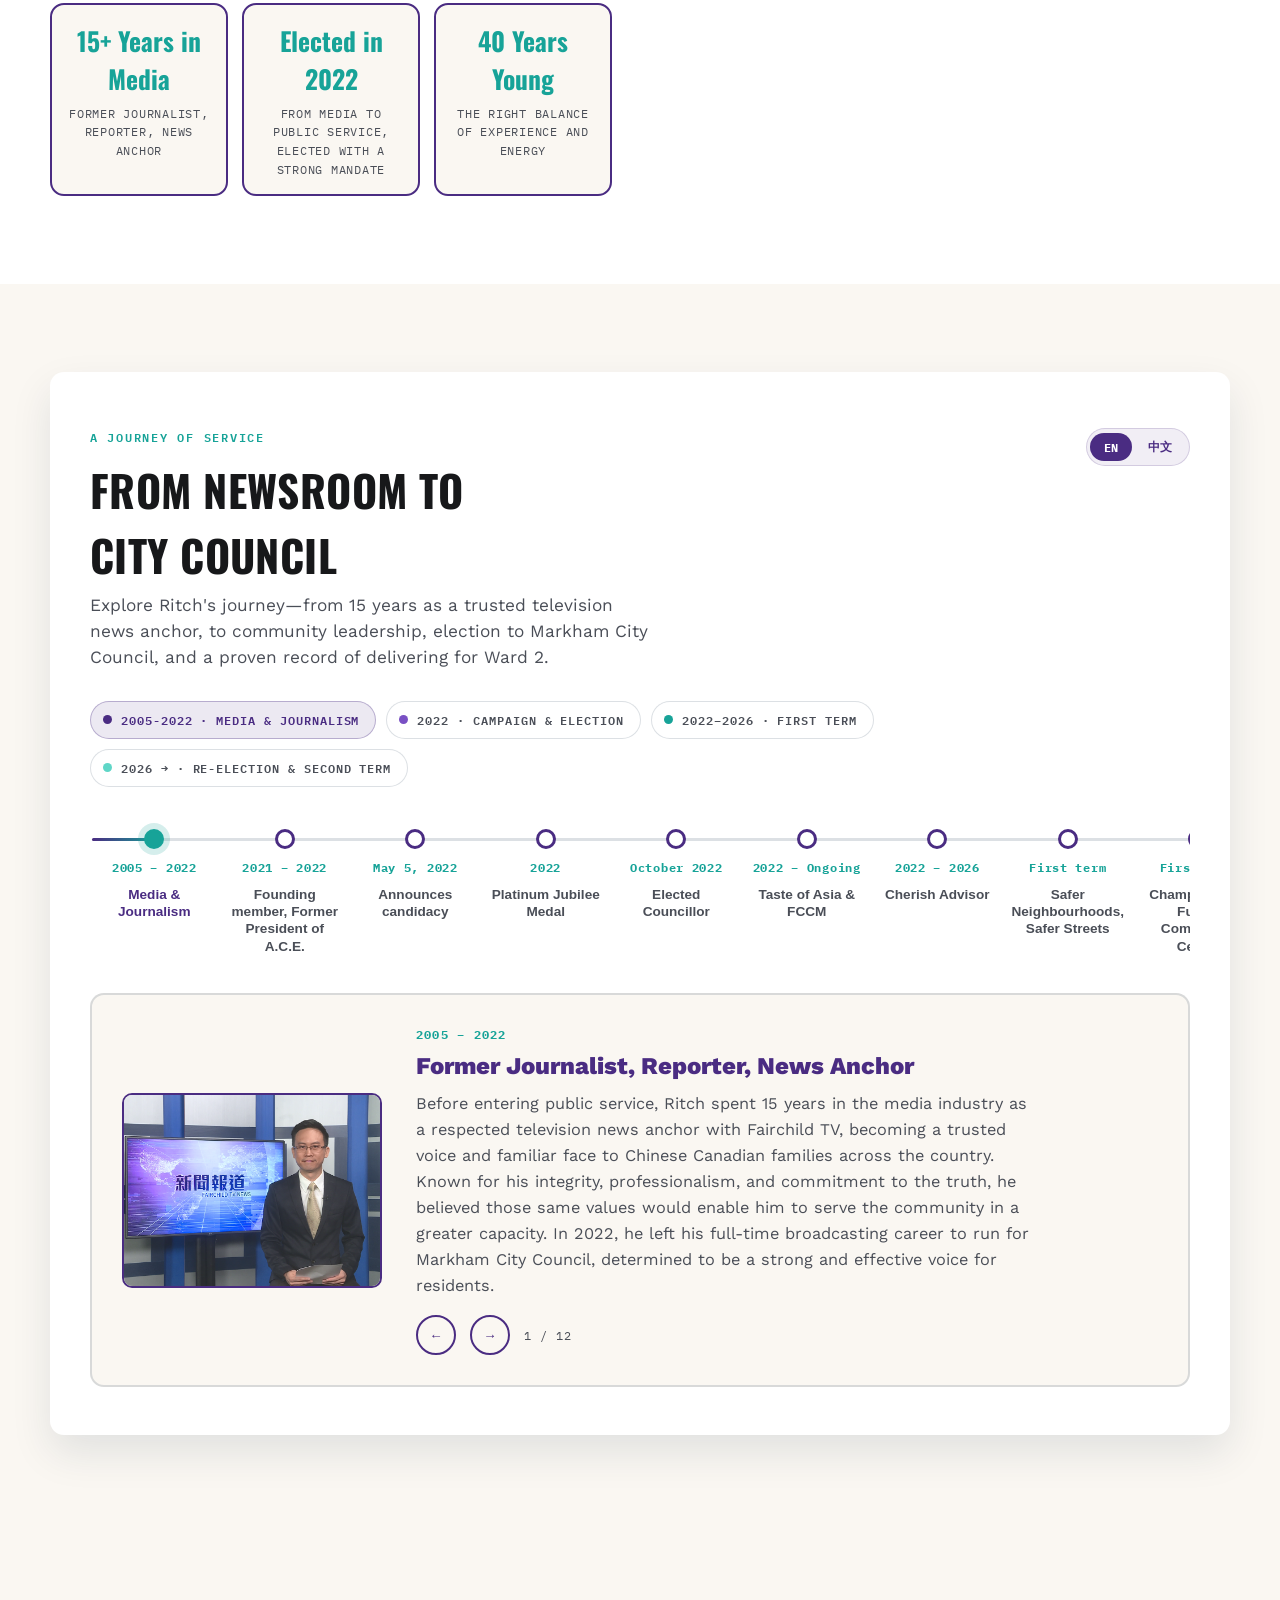
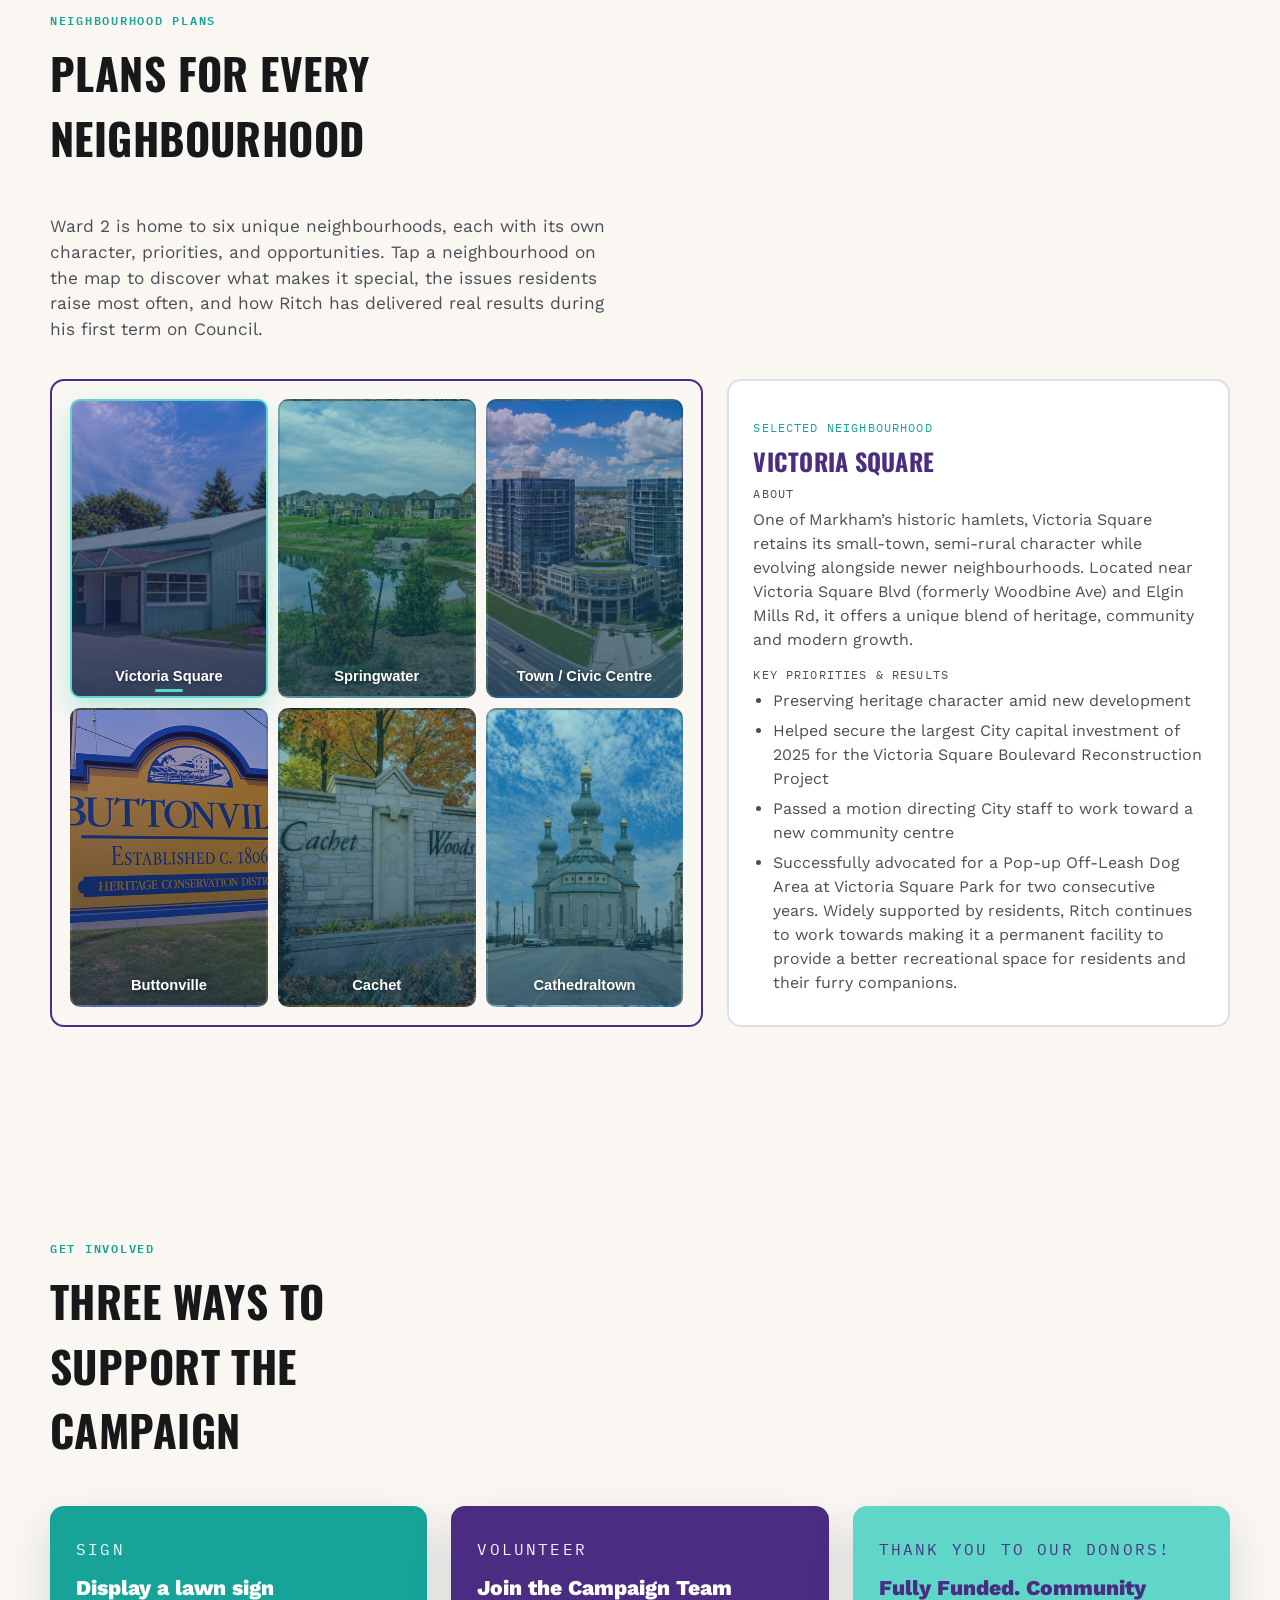
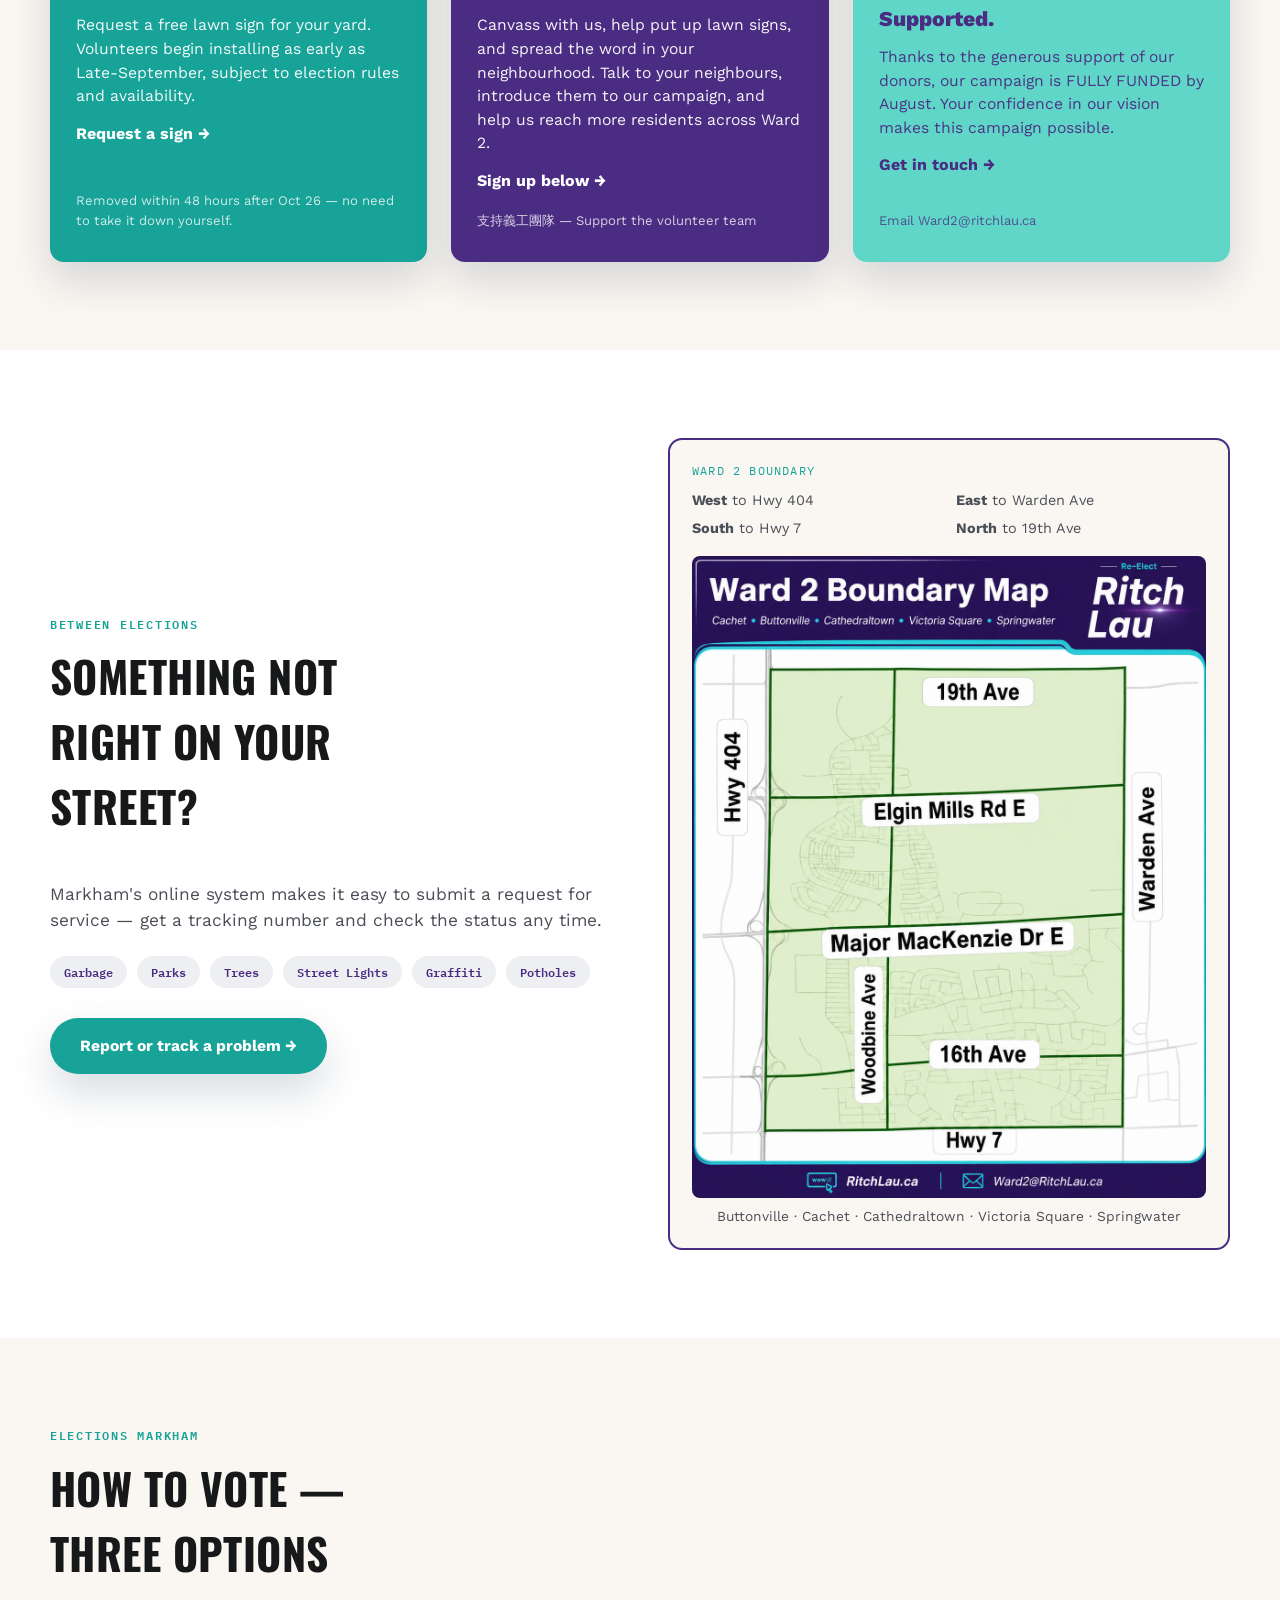
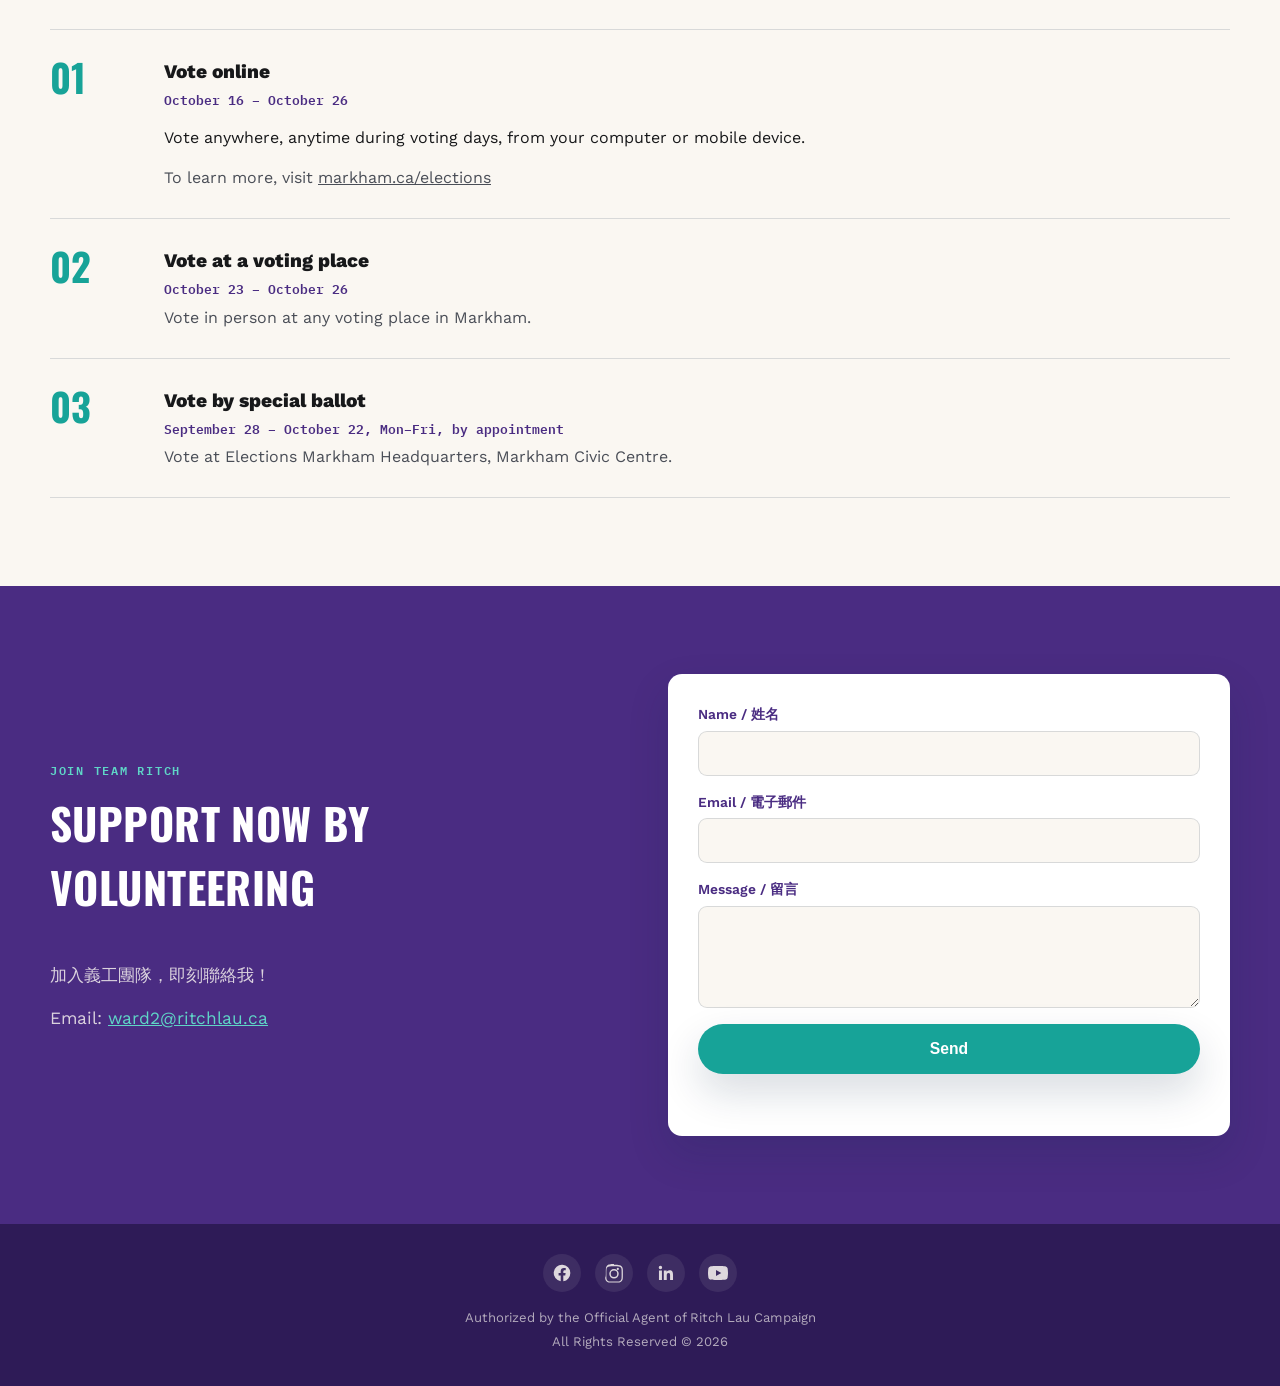
==== commit 58b0cb99: "commit" ====
--- a/website/index.html
+++ b/website/index.html
@@ -44,7 +44,7 @@
       <a href="#meet-ritch"><span class="lang-en">Meet Ritch</span><span class="lang-zh">認識劉肇麟</span></a>
       <a href="#timeline"><span class="lang-en">A Journey of Service</span><span class="lang-zh">政績·服務足跡</span></a>
       <a href="#neighbourhoods"><span class="lang-en">Neighbourhood Plans</span><span class="lang-zh">社區政綱</span></a>
-      <a href="endorsements.html"><span class="lang-en">Endorsements</span><span class="lang-zh">支持者名單</span></a>
+      <a href="endorsements.html"><span class="lang-en">Endorsements</span><span class="lang-zh">各界支持</span></a>
       <a href="#involved"><span class="lang-en">Get Involved</span><span class="lang-zh">參與方式</span></a>
       <a href="#services"><span class="lang-en">City Services</span><span class="lang-zh">市府服務</span></a>
       <a href="#vote"><span class="lang-en">How to Vote</span><span class="lang-zh">投票方式</span></a>
@@ -123,6 +123,10 @@
             <svg viewBox="0 0 24 24" width="17" height="17" fill="currentColor"><path d="M20.45 20.45h-3.55v-5.57c0-1.33-.02-3.03-1.85-3.03-1.86 0-2.15 1.45-2.15 2.94v5.66H9.35V9h3.41v1.56h.05c.47-.9 1.63-1.85 3.36-1.85 3.59 0 4.25 2.37 4.25 5.44v6.3ZM5.34 7.43a2.06 2.06 0 1 1 0-4.12 2.06 2.06 0 0 1 0 4.12ZM7.12 20.45H3.56V9h3.56v11.45Z"/></svg>
             LinkedIn
           </a>
+          <a href="https://www.youtube.com/@RitchLau/featured" target="_blank" rel="noopener" class="social-pill" aria-label="YouTube">
+            <svg viewBox="0 0 24 24" width="17" height="17" fill="currentColor"><path d="M23.5 6.2a3 3 0 0 0-2.11-2.12C19.5 3.5 12 3.5 12 3.5s-7.5 0-9.39.58A3 3 0 0 0 .5 6.2 31.4 31.4 0 0 0 0 12a31.4 31.4 0 0 0 .5 5.8 3 3 0 0 0 2.11 2.12C4.5 20.5 12 20.5 12 20.5s7.5 0 9.39-.58a3 3 0 0 0 2.11-2.12A31.4 31.4 0 0 0 24 12a31.4 31.4 0 0 0-.5-5.8ZM9.6 15.6V8.4l6.4 3.6-6.4 3.6Z"/></svg>
+            YouTube
+          </a>
         </div>
         <div class="fact-row fact-row--inline">
           <div class="fact-card">
@@ -413,6 +417,9 @@
     <a href="https://ca.linkedin.com/in/ritchlau" target="_blank" rel="noopener" aria-label="LinkedIn">
       <svg viewBox="0 0 24 24" width="20" height="20" fill="currentColor"><path d="M20.45 20.45h-3.55v-5.57c0-1.33-.02-3.03-1.85-3.03-1.86 0-2.15 1.45-2.15 2.94v5.66H9.35V9h3.41v1.56h.05c.47-.9 1.63-1.85 3.36-1.85 3.59 0 4.25 2.37 4.25 5.44v6.3ZM5.34 7.43a2.06 2.06 0 1 1 0-4.12 2.06 2.06 0 0 1 0 4.12ZM7.12 20.45H3.56V9h3.56v11.45Z"/></svg>
     </a>
+    <a href="https://www.youtube.com/@RitchLau/featured" target="_blank" rel="noopener" aria-label="YouTube">
+      <svg viewBox="0 0 24 24" width="20" height="20" fill="currentColor"><path d="M23.5 6.2a3 3 0 0 0-2.11-2.12C19.5 3.5 12 3.5 12 3.5s-7.5 0-9.39.58A3 3 0 0 0 .5 6.2 31.4 31.4 0 0 0 0 12a31.4 31.4 0 0 0 .5 5.8 3 3 0 0 0 2.11 2.12C4.5 20.5 12 20.5 12 20.5s7.5 0 9.39-.58a3 3 0 0 0 2.11-2.12A31.4 31.4 0 0 0 24 12a31.4 31.4 0 0 0-.5-5.8ZM9.6 15.6V8.4l6.4 3.6-6.4 3.6Z"/></svg>
+    </a>
   </div>
   <p><span class="lang-en">Authorized by the Official Agent of Ritch Lau Campaign</span><span class="lang-zh">由劉肇麟競選活動法定代理人授權發布</span></p>
   <p>All Rights Reserved © 2026</p>
@@ -420,4 +427,4 @@
 
 <script src="script.js"></script>
 </body>
-</html>
+</html>
